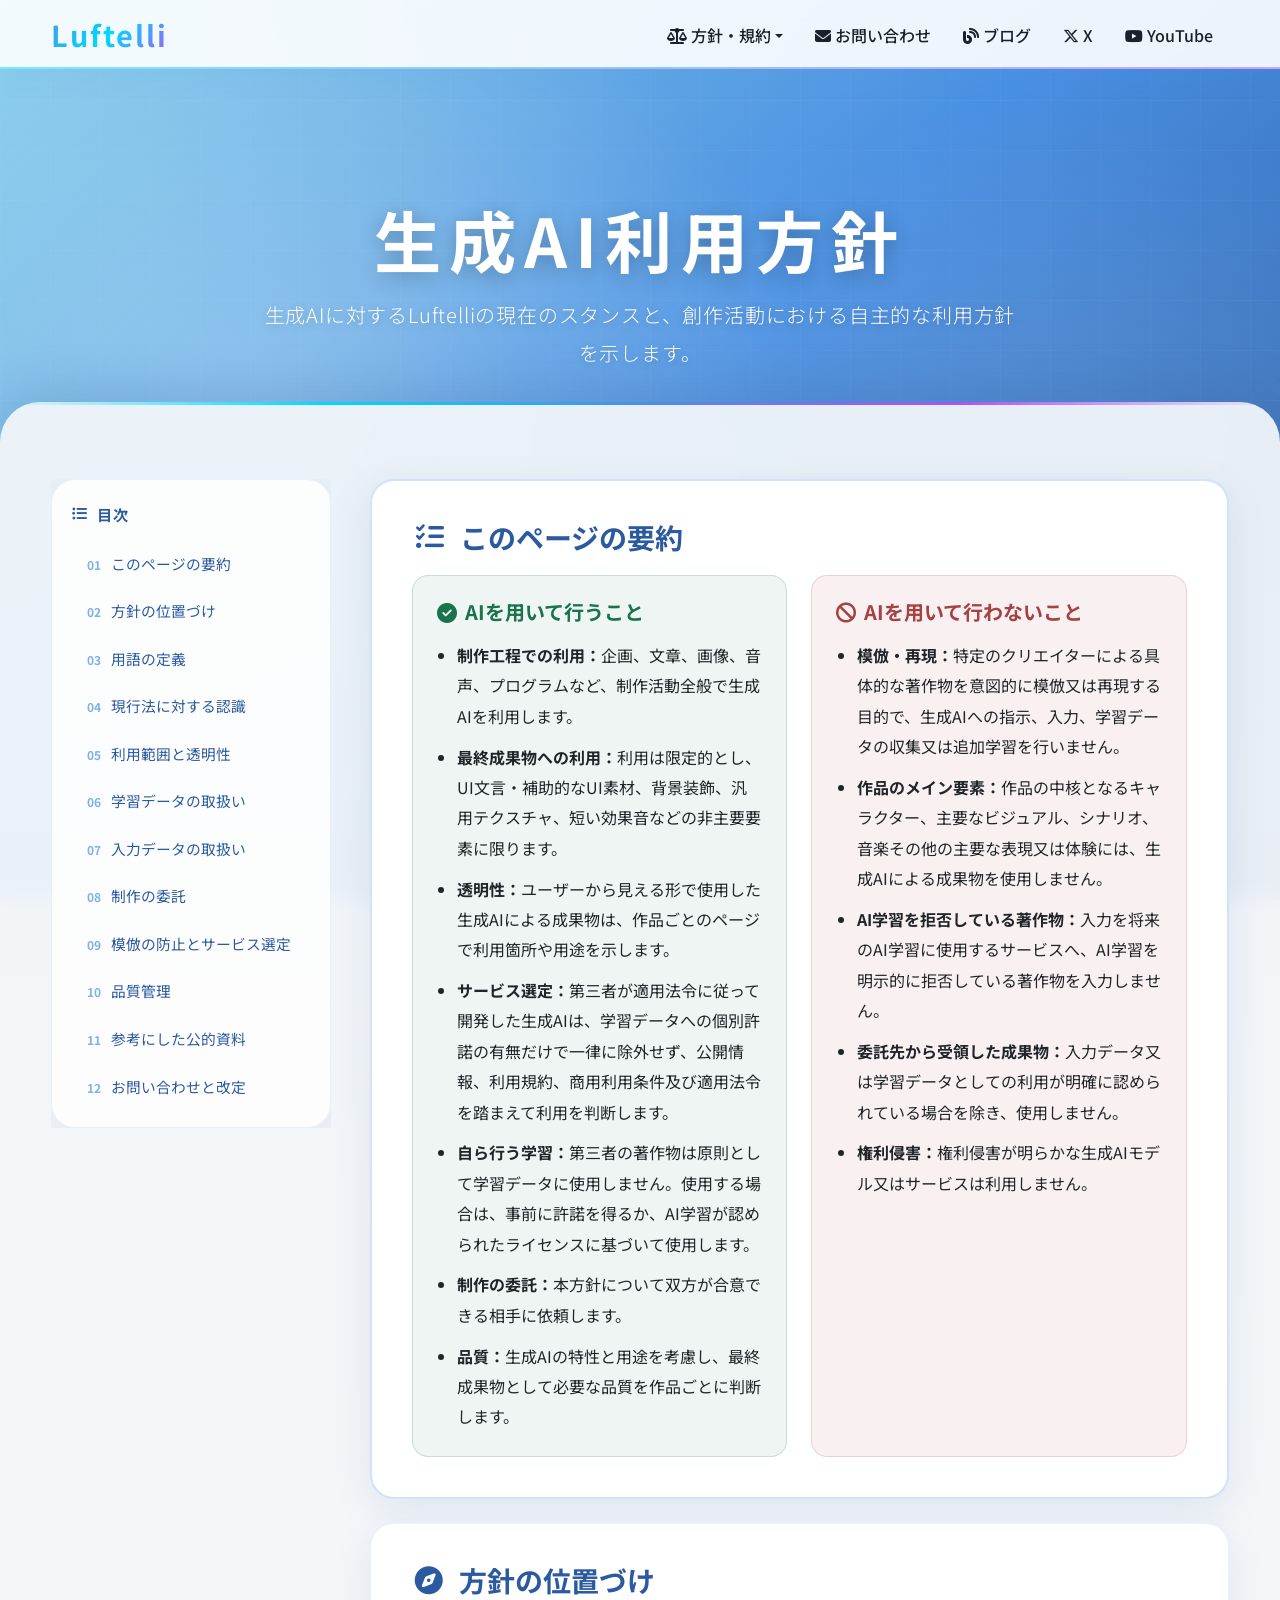
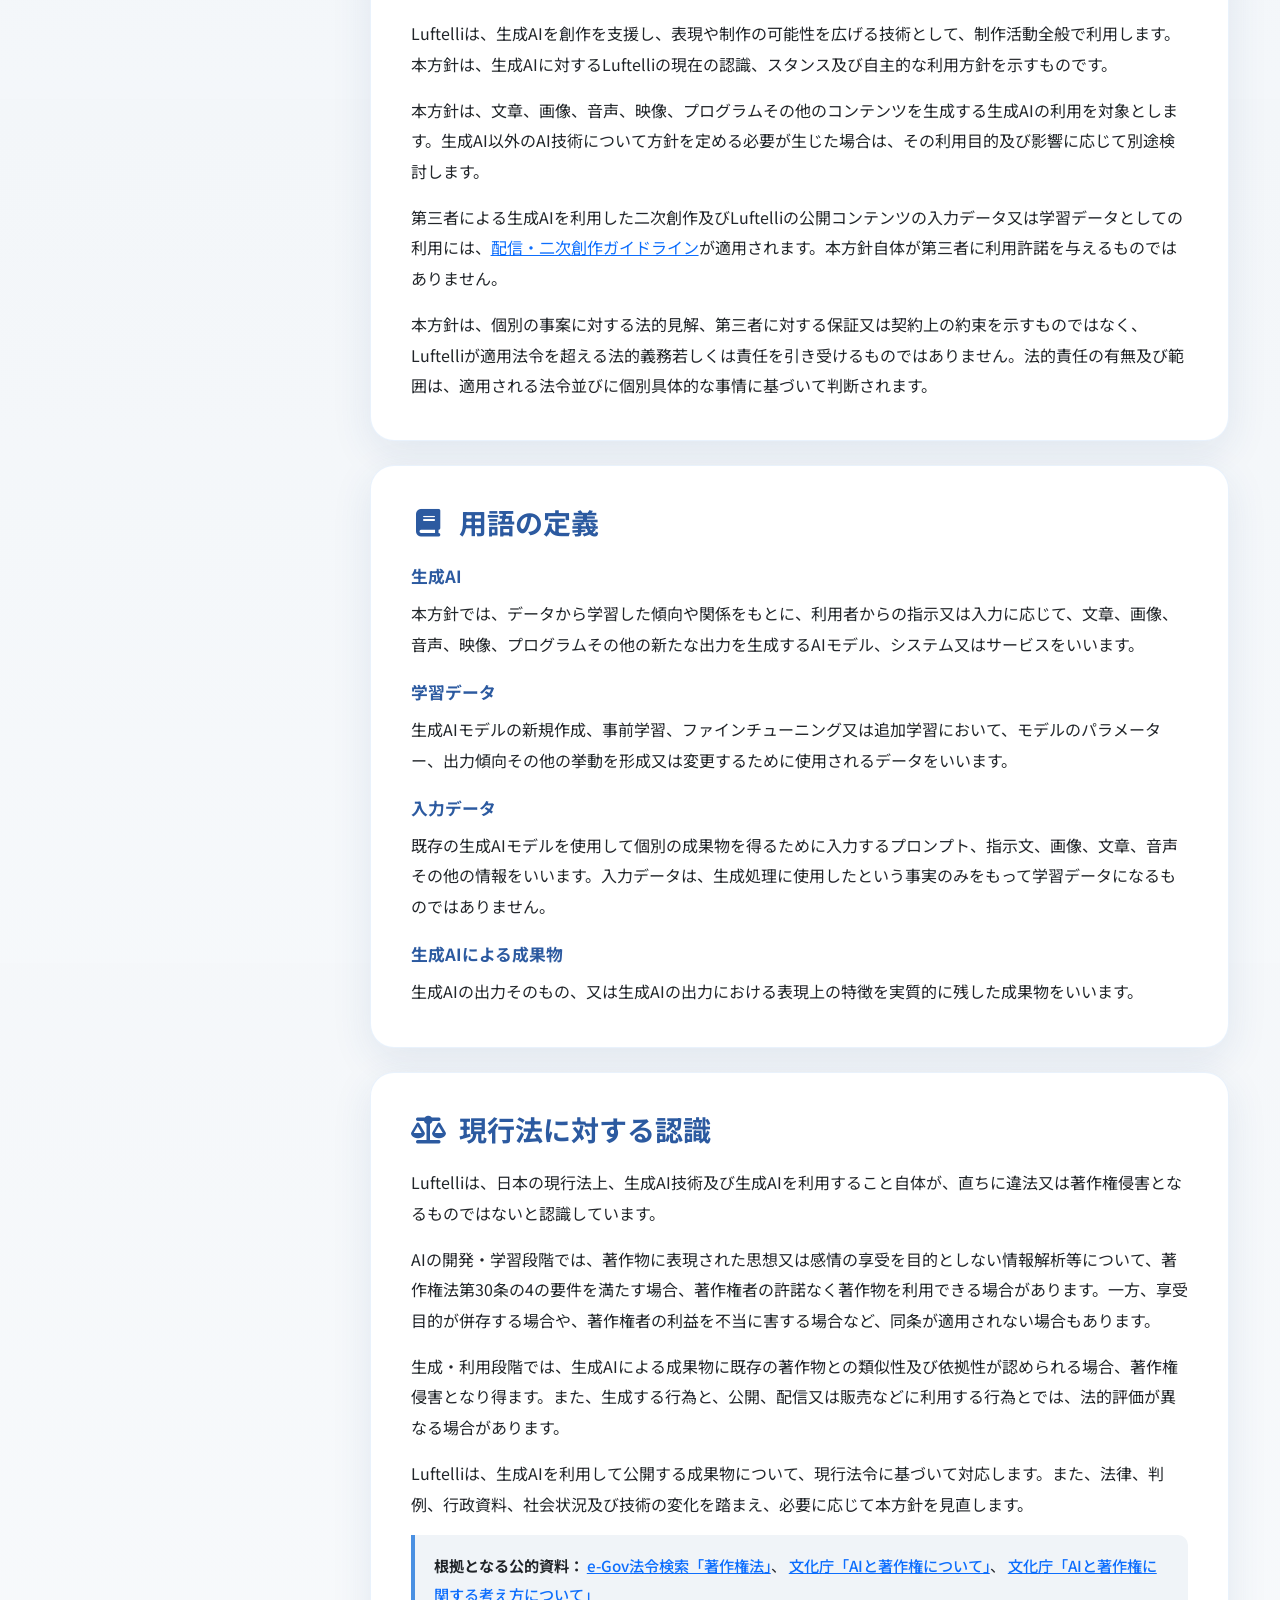
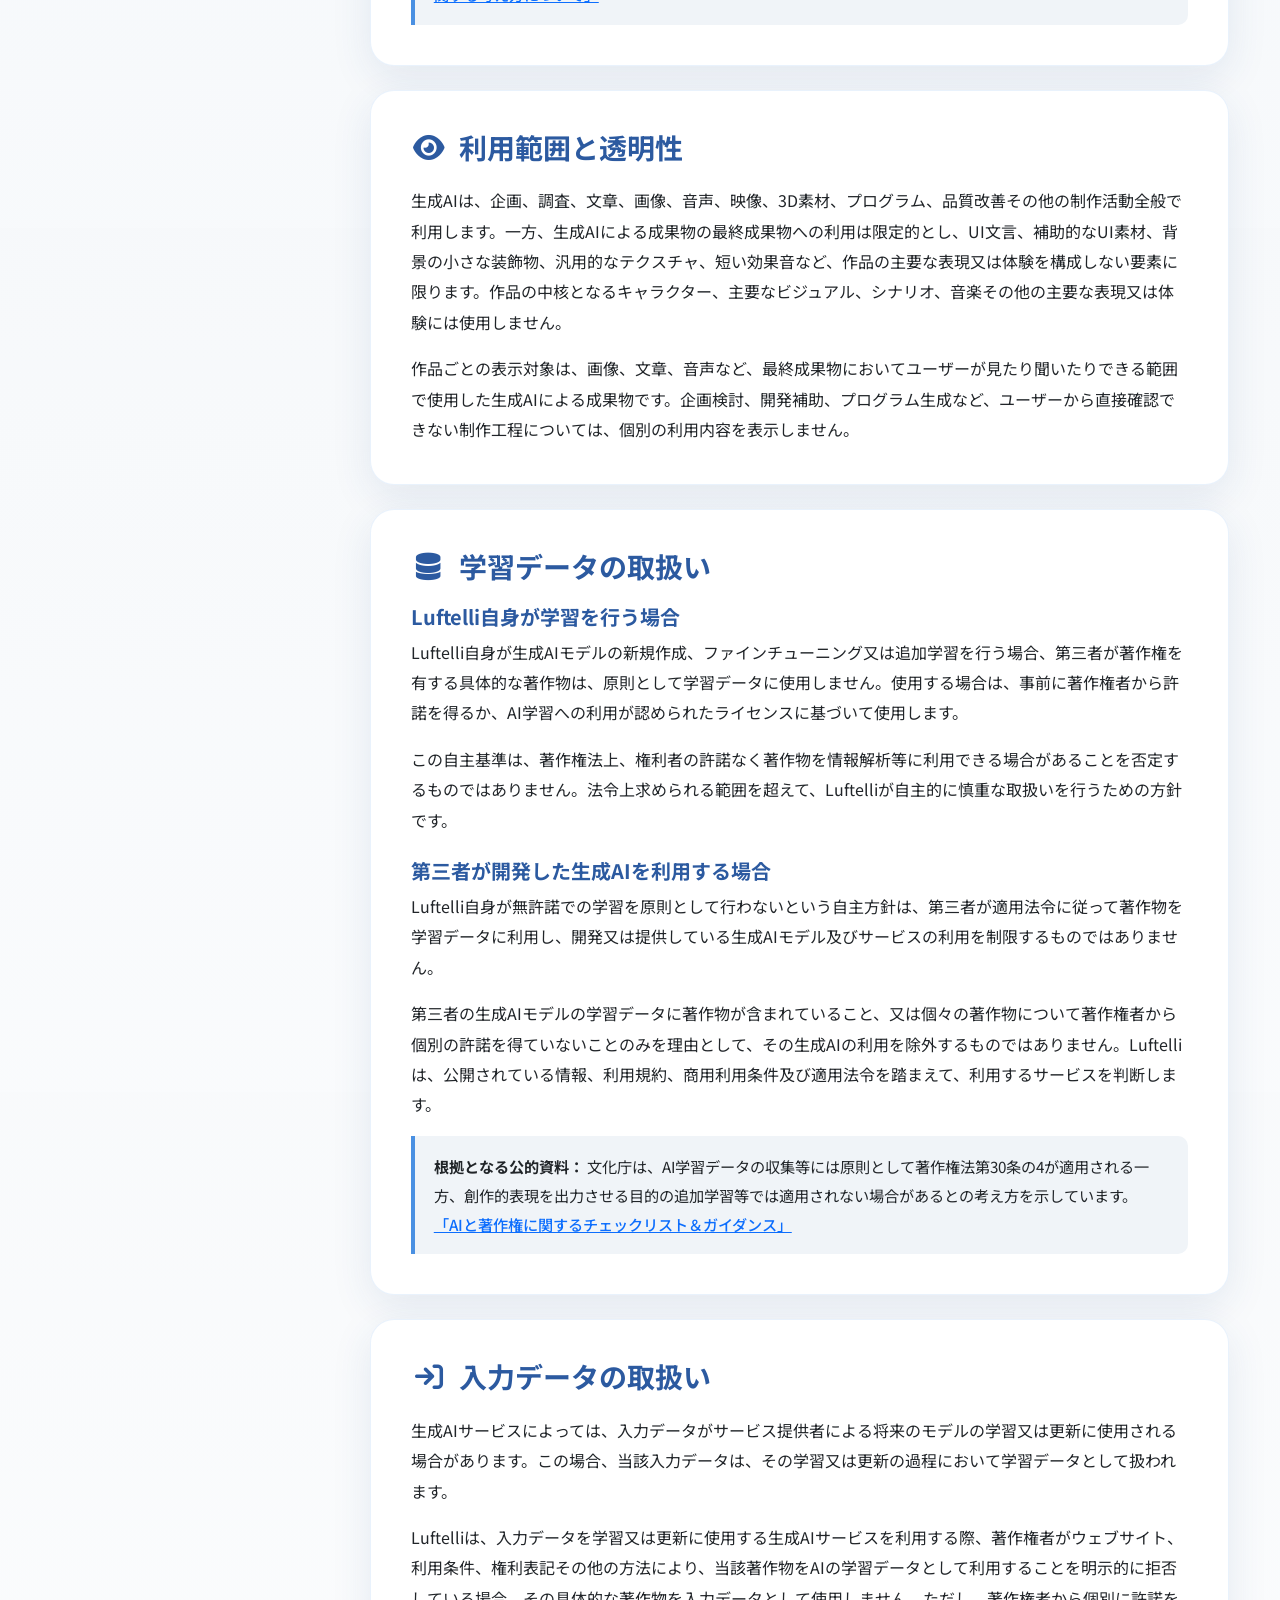
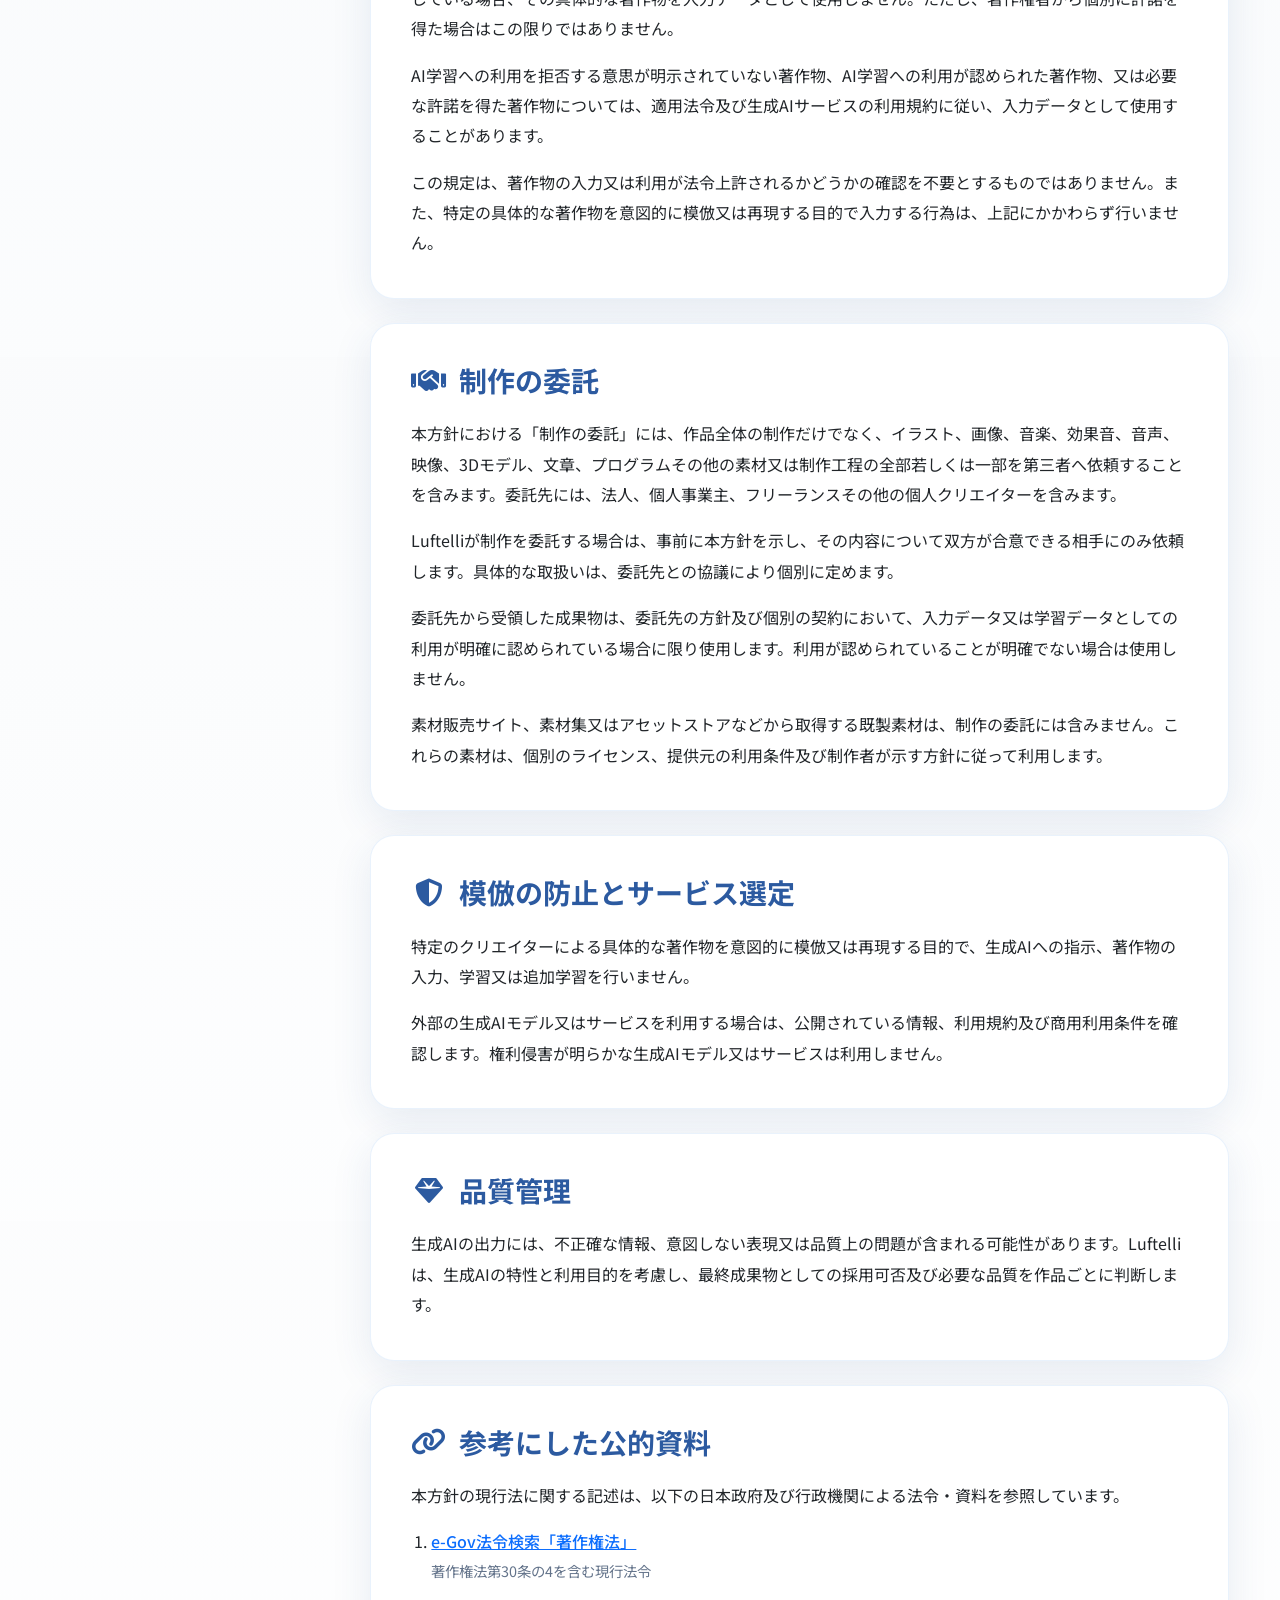
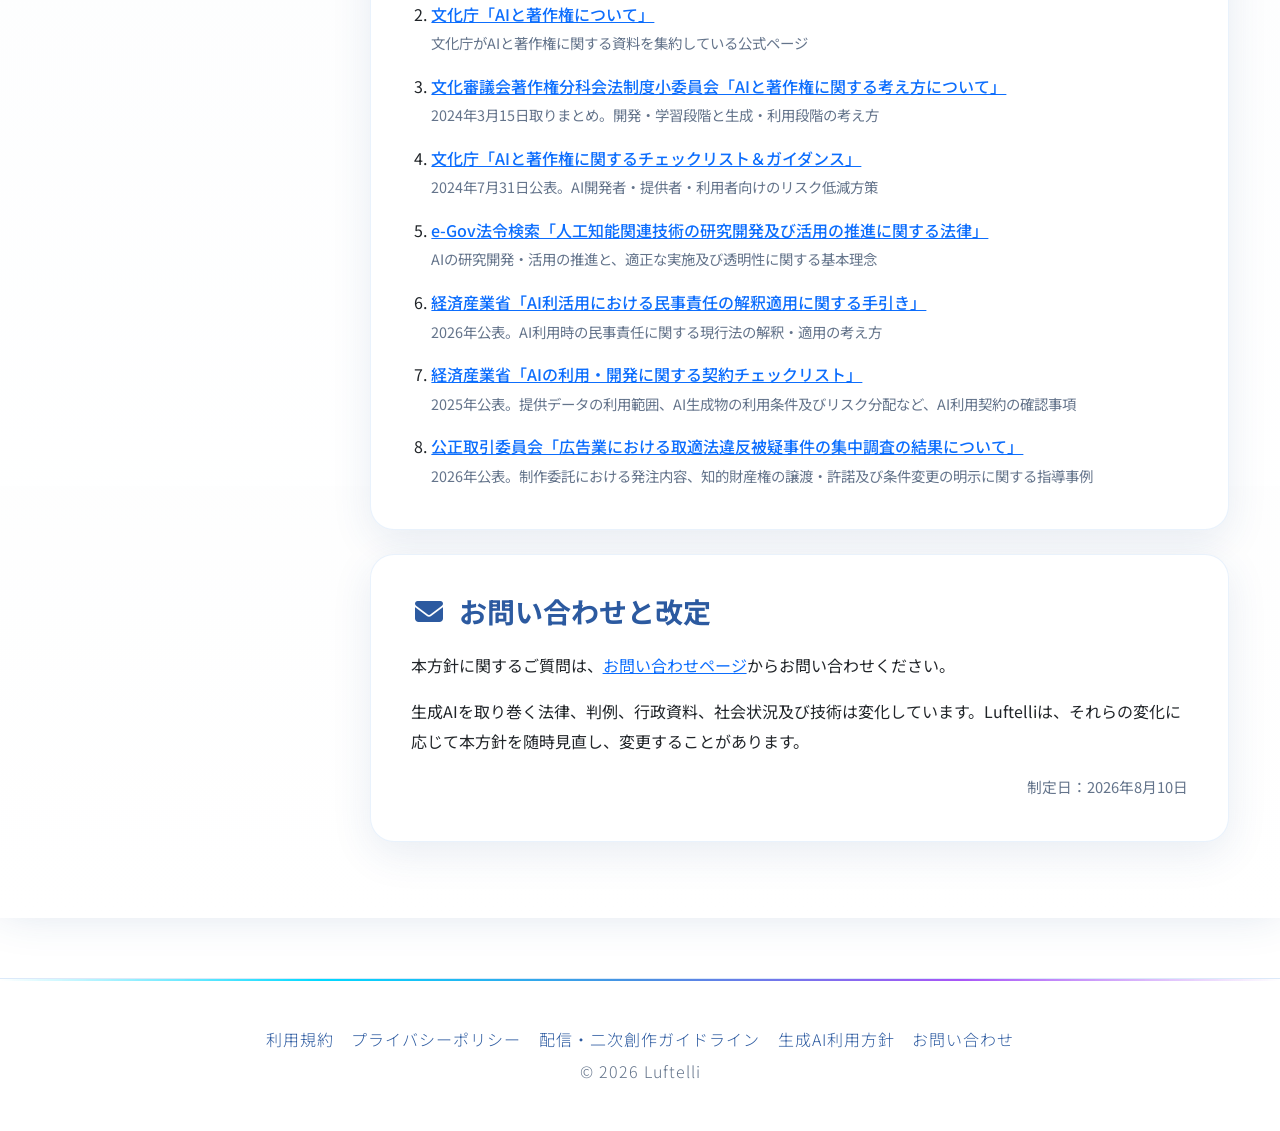
==== ai-policy.html @ c9a92b0c "[update] レイアウトや内容調整" ====
<!DOCTYPE html>
<html lang="ja">

<head>
    <meta charset="utf-8">
    <meta name="viewport" content="width=device-width, initial-scale=1">
    <title>生成AI利用方針 | Luftelli</title>
    <meta name="description" content="ゲーム制作サークルLuftelliの生成AIに対するスタンスと利用方針です">

    <!-- Bootstrap 5.3 -->
    <link href="https://cdn.jsdelivr.net/npm/bootstrap@5.3.2/dist/css/bootstrap.min.css" rel="stylesheet"
        integrity="sha384-T3c6CoIi6uLrA9TneNEoa7RxnatzjcDSCmG1MXxSR1GAsXEV/Dwwykc2MPK8M2HN" crossorigin="anonymous">

    <!-- Font Awesome 6 -->
    <link rel="stylesheet" href="https://cdnjs.cloudflare.com/ajax/libs/font-awesome/6.4.2/css/all.min.css"
        integrity="sha512-z3gLpd7yknf1YoNbCzqRKc4qyor8gaKU1qmn+CShxbuBusANI9QpRohGBreCFkKxLhei6S9CQXFEbbKuqLg0DA=="
        crossorigin="anonymous" referrerpolicy="no-referrer">

    <!-- Google Fonts -->
    <link rel="preconnect" href="https://fonts.googleapis.com">
    <link rel="preconnect" href="https://fonts.gstatic.com" crossorigin>
    <link href="https://fonts.googleapis.com/css2?family=Noto+Sans+JP:wght@300;400;500;700&display=swap" rel="stylesheet">

    <link rel="stylesheet" href="site-policy.css?v=20260812-3">

    <!-- Google Analytics -->
    <script async src="https://www.googletagmanager.com/gtag/js?id=G-8YXW37KQM9"></script>
    <script>
        window.dataLayer = window.dataLayer || [];
        function gtag() { dataLayer.push(arguments); }
        gtag('js', new Date());
        gtag('config', 'G-8YXW37KQM9');
    </script>
</head>

<body class="policy-page">
    <!-- ナビゲーション -->
    <nav class="navbar navbar-expand-lg navbar-light sticky-top">
        <div class="container">
            <a class="navbar-brand" href="index.html">Luftelli</a>
            <button class="navbar-toggler" type="button" data-bs-toggle="collapse" data-bs-target="#navbarNav"
                aria-controls="navbarNav" aria-expanded="false" aria-label="ナビゲーションを開閉する">
                <span class="navbar-toggler-icon"></span>
            </button>
            <div class="collapse navbar-collapse" id="navbarNav">
                <ul class="navbar-nav ms-auto">
                    <li class="nav-item dropdown">
                        <a class="nav-link dropdown-toggle" href="#" id="policyDropdown" role="button"
                            data-bs-toggle="dropdown" aria-expanded="false"><i class="fas fa-scale-balanced"></i> 方針・規約</a>
                        <ul class="dropdown-menu dropdown-menu-end" aria-labelledby="policyDropdown">
                            <li><a class="dropdown-item" href="terms.html"><i class="fas fa-file-contract me-2"></i>利用規約</a></li>
                            <li><a class="dropdown-item" href="privacy.html"><i class="fas fa-shield-halved me-2"></i>プライバシーポリシー</a></li>
                            <li><a class="dropdown-item" href="content-guidelines.html"><i class="fas fa-photo-film me-2"></i>配信・二次創作ガイドライン</a></li>
                            <li><a class="dropdown-item active" aria-current="page" href="ai-policy.html"><i class="fas fa-wand-magic-sparkles me-2"></i>生成AI利用方針</a></li>
                        </ul>
                    </li>
                    <li class="nav-item">
                        <a class="nav-link" href="contact.html"><i class="fas fa-envelope"></i> お問い合わせ</a>
                    </li>
                    <li class="nav-item">
                        <a class="nav-link" href="https://luftelli.blog.fc2.com/" target="blank" title="ブログ"><i class="fas fa-blog"></i> ブログ</a>
                    </li>
                    <li class="nav-item">
                        <a class="nav-link" href="https://x.com/luftelli" target="blank" title="X"><i class="fab fa-x-twitter"></i> X</a>
                    </li>
                    <li class="nav-item">
                        <a class="nav-link" href="https://www.youtube.com/channel/UCWH0lqiuqRfSv5aRUU60-uw" target="blank" title="YouTube"><i class="fab fa-youtube"></i> YouTube</a>
                    </li>
                </ul>
            </div>
        </div>
    </nav>

    <!-- ページ見出し -->
    <header class="policy-hero">
        <div class="container">
            <h1>生成AI利用方針</h1>
            <p>生成AIに対するLuftelliの現在のスタンスと、創作活動における自主的な利用方針を示します。</p>
        </div>
    </header>

    <main class="policy-main">
        <div class="container policy-layout">
            <aside class="policy-side">
                <nav class="policy-nav" aria-label="このページの目次">
                    <p class="policy-nav-title"><i class="fas fa-list-ul" aria-hidden="true"></i>目次</p>
                    <ul class="policy-toc">
                        <li><a href="#summary">このページの要約</a></li>
                        <li><a href="#position">方針の位置づけ</a></li>
                        <li><a href="#definitions">用語の定義</a></li>
                        <li><a href="#law">現行法に対する認識</a></li>
                        <li><a href="#scope">利用範囲と透明性</a></li>
                        <li><a href="#training-data">学習データの取扱い</a></li>
                        <li><a href="#input-data">入力データの取扱い</a></li>
                        <li><a href="#outsourcing">制作の委託</a></li>
                        <li><a href="#imitation">模倣の防止とサービス選定</a></li>
                        <li><a href="#quality">品質管理</a></li>
                        <li><a href="#references">参考にした公的資料</a></li>
                        <li><a href="#contact">お問い合わせと改定</a></li>
                    </ul>
                </nav>
            </aside>
            <div class="list-group policy-list">
                <!-- 方針の要約 -->
                <article class="card summary-card" id="summary">
                    <div class="card-body">
                        <h2 class="section-heading"><i class="fas fa-list-check" aria-hidden="true"></i>このページの要約</h2>
                        <div class="row g-4">
                            <div class="col-lg-6">
                                <section class="summary-column summary-do">
                                    <h3 class="summary-title"><i class="fas fa-circle-check me-2" aria-hidden="true"></i>AIを用いて行うこと</h3>
                                    <ul class="policy-points">
                                        <li><strong>制作工程での利用：</strong>企画、文章、画像、音声、プログラムなど、制作活動全般で生成AIを利用します。</li>
                                        <li><strong>最終成果物への利用：</strong>利用は限定的とし、UI文言・補助的なUI素材、背景装飾、汎用テクスチャ、短い効果音などの非主要要素に限ります。</li>
                                        <li><strong>透明性：</strong>ユーザーから見える形で使用した生成AIによる成果物は、作品ごとのページで利用箇所や用途を示します。</li>
                                        <li><strong>サービス選定：</strong>第三者が適用法令に従って開発した生成AIは、学習データへの個別許諾の有無だけで一律に除外せず、公開情報、利用規約、商用利用条件及び適用法令を踏まえて利用を判断します。</li>
                                        <li><strong>自ら行う学習：</strong>第三者の著作物は原則として学習データに使用しません。使用する場合は、事前に許諾を得るか、AI学習が認められたライセンスに基づいて使用します。</li>
                                        <li><strong>制作の委託：</strong>本方針について双方が合意できる相手に依頼します。</li>
                                        <li><strong>品質：</strong>生成AIの特性と用途を考慮し、最終成果物として必要な品質を作品ごとに判断します。</li>
                                    </ul>
                                </section>
                            </div>
                            <div class="col-lg-6">
                                <section class="summary-column summary-dont">
                                    <h3 class="summary-title"><i class="fas fa-ban me-2" aria-hidden="true"></i>AIを用いて行わないこと</h3>
                                    <ul class="policy-points">
                                        <li><strong>模倣・再現：</strong>特定のクリエイターによる具体的な著作物を意図的に模倣又は再現する目的で、生成AIへの指示、入力、学習データの収集又は追加学習を行いません。</li>
                                        <li><strong>作品のメイン要素：</strong>作品の中核となるキャラクター、主要なビジュアル、シナリオ、音楽その他の主要な表現又は体験には、生成AIによる成果物を使用しません。</li>
                                        <li><strong>AI学習を拒否している著作物：</strong>入力を将来のAI学習に使用するサービスへ、AI学習を明示的に拒否している著作物を入力しません。</li>
                                        <li><strong>委託先から受領した成果物：</strong>入力データ又は学習データとしての利用が明確に認められている場合を除き、使用しません。</li>
                                        <li><strong>権利侵害：</strong>権利侵害が明らかな生成AIモデル又はサービスは利用しません。</li>
                                    </ul>
                                </section>
                            </div>
                        </div>
                    </div>
                </article>

                <!-- 方針の位置づけ -->
                <article class="card" id="position">
                    <div class="card-body">
                        <h2 class="section-heading"><i class="fas fa-compass" aria-hidden="true"></i>方針の位置づけ</h2>
                        <p>Luftelliは、生成AIを創作を支援し、表現や制作の可能性を広げる技術として、制作活動全般で利用します。本方針は、生成AIに対するLuftelliの現在の認識、スタンス及び自主的な利用方針を示すものです。</p>
                        <p>本方針は、文章、画像、音声、映像、プログラムその他のコンテンツを生成する生成AIの利用を対象とします。生成AI以外のAI技術について方針を定める必要が生じた場合は、その利用目的及び影響に応じて別途検討します。</p>
                        <p>第三者による生成AIを利用した二次創作及びLuftelliの公開コンテンツの入力データ又は学習データとしての利用には、<a href="content-guidelines.html">配信・二次創作ガイドライン</a>が適用されます。本方針自体が第三者に利用許諾を与えるものではありません。</p>
                        <p class="mb-0">本方針は、個別の事案に対する法的見解、第三者に対する保証又は契約上の約束を示すものではなく、Luftelliが適用法令を超える法的義務若しくは責任を引き受けるものではありません。法的責任の有無及び範囲は、適用される法令並びに個別具体的な事情に基づいて判断されます。</p>
                    </div>
                </article>

                <!-- 用語の定義 -->
                <article class="card" id="definitions">
                    <div class="card-body">
                        <h2 class="section-heading"><i class="fas fa-book" aria-hidden="true"></i>用語の定義</h2>
                        <dl class="definition-list">
                            <dt>生成AI</dt>
                            <dd>本方針では、データから学習した傾向や関係をもとに、利用者からの指示又は入力に応じて、文章、画像、音声、映像、プログラムその他の新たな出力を生成するAIモデル、システム又はサービスをいいます。</dd>
                            <dt>学習データ</dt>
                            <dd>生成AIモデルの新規作成、事前学習、ファインチューニング又は追加学習において、モデルのパラメーター、出力傾向その他の挙動を形成又は変更するために使用されるデータをいいます。</dd>
                            <dt>入力データ</dt>
                            <dd>既存の生成AIモデルを使用して個別の成果物を得るために入力するプロンプト、指示文、画像、文章、音声その他の情報をいいます。入力データは、生成処理に使用したという事実のみをもって学習データになるものではありません。</dd>
                            <dt>生成AIによる成果物</dt>
                            <dd>生成AIの出力そのもの、又は生成AIの出力における表現上の特徴を実質的に残した成果物をいいます。</dd>
                        </dl>
                    </div>
                </article>

                <!-- 現行法に対する認識 -->
                <article class="card" id="law">
                    <div class="card-body">
                        <h2 class="section-heading"><i class="fas fa-scale-balanced" aria-hidden="true"></i>現行法に対する認識</h2>
                        <p>Luftelliは、日本の現行法上、生成AI技術及び生成AIを利用すること自体が、直ちに違法又は著作権侵害となるものではないと認識しています。</p>
                        <p>AIの開発・学習段階では、著作物に表現された思想又は感情の享受を目的としない情報解析等について、著作権法第30条の4の要件を満たす場合、著作権者の許諾なく著作物を利用できる場合があります。一方、享受目的が併存する場合や、著作権者の利益を不当に害する場合など、同条が適用されない場合もあります。</p>
                        <p>生成・利用段階では、生成AIによる成果物に既存の著作物との類似性及び依拠性が認められる場合、著作権侵害となり得ます。また、生成する行為と、公開、配信又は販売などに利用する行為とでは、法的評価が異なる場合があります。</p>
                        <p class="mb-0">Luftelliは、生成AIを利用して公開する成果物について、現行法令に基づいて対応します。また、法律、判例、行政資料、社会状況及び技術の変化を踏まえ、必要に応じて本方針を見直します。</p>
                        <div class="source-note">
                            <strong>根拠となる公的資料：</strong>
                            <a href="https://laws.e-gov.go.jp/law/345AC0000000048" target="blank">e-Gov法令検索「著作権法」</a>、
                            <a href="https://www.bunka.go.jp/seisaku/chosakuken/aiandcopyright.html" target="blank">文化庁「AIと著作権について」</a>、
                            <a href="https://www.bunka.go.jp/seisaku/bunkashingikai/chosakuken/bunkakai/69/pdf/94022801_01.pdf" target="blank">文化庁「AIと著作権に関する考え方について」</a>
                        </div>
                    </div>
                </article>

                <!-- 利用範囲と透明性 -->
                <article class="card" id="scope">
                    <div class="card-body">
                        <h2 class="section-heading"><i class="fas fa-eye" aria-hidden="true"></i>利用範囲と透明性</h2>
                        <p>生成AIは、企画、調査、文章、画像、音声、映像、3D素材、プログラム、品質改善その他の制作活動全般で利用します。一方、生成AIによる成果物の最終成果物への利用は限定的とし、UI文言、補助的なUI素材、背景の小さな装飾物、汎用的なテクスチャ、短い効果音など、作品の主要な表現又は体験を構成しない要素に限ります。作品の中核となるキャラクター、主要なビジュアル、シナリオ、音楽その他の主要な表現又は体験には使用しません。</p>
                        <p class="mb-0">作品ごとの表示対象は、画像、文章、音声など、最終成果物においてユーザーが見たり聞いたりできる範囲で使用した生成AIによる成果物です。企画検討、開発補助、プログラム生成など、ユーザーから直接確認できない制作工程については、個別の利用内容を表示しません。</p>
                    </div>
                </article>

                <!-- 学習データの取扱い -->
                <article class="card" id="training-data">
                    <div class="card-body">
                        <h2 class="section-heading"><i class="fas fa-database" aria-hidden="true"></i>学習データの取扱い</h2>
                        <h3 class="h5 fw-bold mt-1">Luftelli自身が学習を行う場合</h3>
                        <p>Luftelli自身が生成AIモデルの新規作成、ファインチューニング又は追加学習を行う場合、第三者が著作権を有する具体的な著作物は、原則として学習データに使用しません。使用する場合は、事前に著作権者から許諾を得るか、AI学習への利用が認められたライセンスに基づいて使用します。</p>
                        <p>この自主基準は、著作権法上、権利者の許諾なく著作物を情報解析等に利用できる場合があることを否定するものではありません。法令上求められる範囲を超えて、Luftelliが自主的に慎重な取扱いを行うための方針です。</p>

                        <h3 class="h5 fw-bold mt-4">第三者が開発した生成AIを利用する場合</h3>
                        <p>Luftelli自身が無許諾での学習を原則として行わないという自主方針は、第三者が適用法令に従って著作物を学習データに利用し、開発又は提供している生成AIモデル及びサービスの利用を制限するものではありません。</p>
                        <p class="mb-0">第三者の生成AIモデルの学習データに著作物が含まれていること、又は個々の著作物について著作権者から個別の許諾を得ていないことのみを理由として、その生成AIの利用を除外するものではありません。Luftelliは、公開されている情報、利用規約、商用利用条件及び適用法令を踏まえて、利用するサービスを判断します。</p>
                        <div class="source-note">
                            <strong>根拠となる公的資料：</strong>
                            文化庁は、AI学習データの収集等には原則として著作権法第30条の4が適用される一方、創作的表現を出力させる目的の追加学習等では適用されない場合があるとの考え方を示しています。
                            <a href="https://www.bunka.go.jp/seisaku/chosakuken/pdf/94097701_01.pdf" target="blank">「AIと著作権に関するチェックリスト＆ガイダンス」</a>
                        </div>
                    </div>
                </article>

                <!-- 入力データの取扱い -->
                <article class="card" id="input-data">
                    <div class="card-body">
                        <h2 class="section-heading"><i class="fas fa-arrow-right-to-bracket" aria-hidden="true"></i>入力データの取扱い</h2>
                        <p>生成AIサービスによっては、入力データがサービス提供者による将来のモデルの学習又は更新に使用される場合があります。この場合、当該入力データは、その学習又は更新の過程において学習データとして扱われます。</p>
                        <p>Luftelliは、入力データを学習又は更新に使用する生成AIサービスを利用する際、著作権者がウェブサイト、利用条件、権利表記その他の方法により、当該著作物をAIの学習データとして利用することを明示的に拒否している場合、その具体的な著作物を入力データとして使用しません。ただし、著作権者から個別に許諾を得た場合はこの限りではありません。</p>
                        <p>AI学習への利用を拒否する意思が明示されていない著作物、AI学習への利用が認められた著作物、又は必要な許諾を得た著作物については、適用法令及び生成AIサービスの利用規約に従い、入力データとして使用することがあります。</p>
                        <p class="mb-0">この規定は、著作物の入力又は利用が法令上許されるかどうかの確認を不要とするものではありません。また、特定の具体的な著作物を意図的に模倣又は再現する目的で入力する行為は、上記にかかわらず行いません。</p>
                    </div>
                </article>

                <!-- 制作の委託 -->
                <article class="card" id="outsourcing">
                    <div class="card-body">
                        <h2 class="section-heading"><i class="fas fa-handshake" aria-hidden="true"></i>制作の委託</h2>
                        <p>本方針における「制作の委託」には、作品全体の制作だけでなく、イラスト、画像、音楽、効果音、音声、映像、3Dモデル、文章、プログラムその他の素材又は制作工程の全部若しくは一部を第三者へ依頼することを含みます。委託先には、法人、個人事業主、フリーランスその他の個人クリエイターを含みます。</p>
                        <p>Luftelliが制作を委託する場合は、事前に本方針を示し、その内容について双方が合意できる相手にのみ依頼します。具体的な取扱いは、委託先との協議により個別に定めます。</p>
                        <p>委託先から受領した成果物は、委託先の方針及び個別の契約において、入力データ又は学習データとしての利用が明確に認められている場合に限り使用します。利用が認められていることが明確でない場合は使用しません。</p>
                        <p class="mb-0">素材販売サイト、素材集又はアセットストアなどから取得する既製素材は、制作の委託には含みません。これらの素材は、個別のライセンス、提供元の利用条件及び制作者が示す方針に従って利用します。</p>
                    </div>
                </article>

                <!-- 模倣とサービス選定 -->
                <article class="card" id="imitation">
                    <div class="card-body">
                        <h2 class="section-heading"><i class="fas fa-shield-halved" aria-hidden="true"></i>模倣の防止とサービス選定</h2>
                        <p>特定のクリエイターによる具体的な著作物を意図的に模倣又は再現する目的で、生成AIへの指示、著作物の入力、学習又は追加学習を行いません。</p>
                        <p class="mb-0">外部の生成AIモデル又はサービスを利用する場合は、公開されている情報、利用規約及び商用利用条件を確認します。権利侵害が明らかな生成AIモデル又はサービスは利用しません。</p>
                    </div>
                </article>

                <!-- 品質管理 -->
                <article class="card" id="quality">
                    <div class="card-body">
                        <h2 class="section-heading"><i class="fas fa-gem" aria-hidden="true"></i>品質管理</h2>
                        <p class="mb-0">生成AIの出力には、不正確な情報、意図しない表現又は品質上の問題が含まれる可能性があります。Luftelliは、生成AIの特性と利用目的を考慮し、最終成果物としての採用可否及び必要な品質を作品ごとに判断します。</p>
                    </div>
                </article>

                <!-- 参考資料 -->
                <article class="card" id="references">
                    <div class="card-body">
                        <h2 class="section-heading"><i class="fas fa-link" aria-hidden="true"></i>参考にした公的資料</h2>
                        <p>本方針の現行法に関する記述は、以下の日本政府及び行政機関による法令・資料を参照しています。</p>
                        <ol class="reference-list">
                            <li>
                                <a href="https://laws.e-gov.go.jp/law/345AC0000000048" target="blank">e-Gov法令検索「著作権法」</a>
                                <span class="reference-meta">著作権法第30条の4を含む現行法令</span>
                            </li>
                            <li>
                                <a href="https://www.bunka.go.jp/seisaku/chosakuken/aiandcopyright.html" target="blank">文化庁「AIと著作権について」</a>
                                <span class="reference-meta">文化庁がAIと著作権に関する資料を集約している公式ページ</span>
                            </li>
                            <li>
                                <a href="https://www.bunka.go.jp/seisaku/bunkashingikai/chosakuken/bunkakai/69/pdf/94022801_01.pdf" target="blank">文化審議会著作権分科会法制度小委員会「AIと著作権に関する考え方について」</a>
                                <span class="reference-meta">2024年3月15日取りまとめ。開発・学習段階と生成・利用段階の考え方</span>
                            </li>
                            <li>
                                <a href="https://www.bunka.go.jp/seisaku/chosakuken/pdf/94097701_01.pdf" target="blank">文化庁「AIと著作権に関するチェックリスト＆ガイダンス」</a>
                                <span class="reference-meta">2024年7月31日公表。AI開発者・提供者・利用者向けのリスク低減方策</span>
                            </li>
                            <li>
                                <a href="https://laws.e-gov.go.jp/law/507AC0000000053" target="blank">e-Gov法令検索「人工知能関連技術の研究開発及び活用の推進に関する法律」</a>
                                <span class="reference-meta">AIの研究開発・活用の推進と、適正な実施及び透明性に関する基本理念</span>
                            </li>
                            <li>
                                <a href="https://www.meti.go.jp/shingikai/mono_info_service/ai_utilization_civil/20260409_guideline.html" target="blank">経済産業省「AI利活用における民事責任の解釈適用に関する手引き」</a>
                                <span class="reference-meta">2026年公表。AI利用時の民事責任に関する現行法の解釈・適用の考え方</span>
                            </li>
                            <li>
                                <a href="https://www.meti.go.jp/press/2024/02/20250218003/20250218003.html" target="blank">経済産業省「AIの利用・開発に関する契約チェックリスト」</a>
                                <span class="reference-meta">2025年公表。提供データの利用範囲、AI生成物の利用条件及びリスク分配など、AI利用契約の確認事項</span>
                            </li>
                            <li>
                                <a href="https://www.jftc.go.jp/houdou/pressrelease/2026/jun/260629_koukoku.html" target="blank">公正取引委員会「広告業における取適法違反被疑事件の集中調査の結果について」</a>
                                <span class="reference-meta">2026年公表。制作委託における発注内容、知的財産権の譲渡・許諾及び条件変更の明示に関する指導事例</span>
                            </li>
                        </ol>
                    </div>
                </article>

                <!-- お問い合わせと改定 -->
                <article class="card" id="contact">
                    <div class="card-body">
                        <h2 class="section-heading"><i class="fas fa-envelope" aria-hidden="true"></i>お問い合わせと改定</h2>
                        <p>本方針に関するご質問は、<a href="contact.html">お問い合わせページ</a>からお問い合わせください。</p>
                        <p>生成AIを取り巻く法律、判例、行政資料、社会状況及び技術は変化しています。Luftelliは、それらの変化に応じて本方針を随時見直し、変更することがあります。</p>
                        <p class="policy-meta mb-0">制定日：2026年8月10日</p>
                    </div>
                </article>
            </div>
        </div>
    </main>

    <footer>
        <div class="container">
            <p class="footer-links mb-2">
                <a href="terms.html">利用規約</a>
                <a href="privacy.html">プライバシーポリシー</a>
                <a href="content-guidelines.html">配信・二次創作ガイドライン</a>
                <a href="ai-policy.html">生成AI利用方針</a>
                <a href="contact.html">お問い合わせ</a>
            </p>
            <p class="mb-0">© <span id="copyright-year"></span> Luftelli</p>
        </div>
    </footer>

    <!-- Bootstrap 5 JS -->
    <script src="https://cdn.jsdelivr.net/npm/bootstrap@5.3.2/dist/js/bootstrap.bundle.min.js"
        integrity="sha384-C6RzsynM9kWDrMNeT87bh95OGNyZPhcTNXj1NW7RuBCsyN/o0jlpcV8Qyq46cDfL"
        crossorigin="anonymous"></script>

    <script>
        document.getElementById('copyright-year').textContent = new Date().getFullYear();
    </script>
</body>

</html>
---- site-policy.css ----
/* =========================================================
   全ページ共通のデザイントークンと土台
   個別ページで値を直書きせず、必ずここの変数を使うこと
   ========================================================= */
:root {
    --sky-blue: #4A90E2;
    --deep-sky: #2C5AA0;
    --cloud-white: #F0F4F8;
    --ai-cyan: #00D9FF;
    --ai-purple: #A855F7;
    --text-dark: #1A202C;
    --text-body: #475569;
    --text-light: #64748B;
    --success: #19734D;
    --caution: #A54242;
    /* 画面幅を活かすための共通シェル */
    --shell-max: 1500px;
    --shell-gutter: clamp(1.25rem, 4vw, 4rem);
    /* 固定ヘッダー分のアンカーオフセット */
    --header-offset: 90px;
    /* カード・パネルの共通スタイル */
    --card-radius: 24px;
    --card-border: 1px solid rgba(74, 144, 226, 0.12);
    --card-shadow: 0 12px 40px rgba(35, 79, 142, 0.1);
    --card-shadow-hover: 0 22px 60px rgba(35, 79, 142, 0.2);
    --panel-radius: 40px;
}

html {
    scroll-behavior: smooth;
}

/* Bootstrapのcontainerを全ブレークポイントで広く使う */
.container {
    width: 100%;
    max-width: var(--shell-max);
    padding-right: var(--shell-gutter);
    padding-left: var(--shell-gutter);
}

/* 全ページ共通の背景（空をイメージしたグラデーション） */
body {
    position: relative;
    min-height: 100vh;
    margin: 0;
    /* hidden にするとbodyがスクロールコンテナ扱いになり、
       ヘッダーの position: sticky が効かなくなるため clip を使う */
    overflow-x: clip;
    color: var(--text-dark);
    background: linear-gradient(135deg, #87CEEB 0%, var(--sky-blue) 50%, var(--deep-sky) 100%);
    background-attachment: fixed;
    font-family: 'Noto Sans JP', sans-serif;
}

/* ゆっくり流れる雲 */
body::before {
    position: fixed;
    z-index: 0;
    inset: 0;
    content: '';
    pointer-events: none;
    background:
        radial-gradient(circle at 20% 50%, rgba(255, 255, 255, 0.3) 0%, transparent 50%),
        radial-gradient(circle at 80% 80%, rgba(255, 255, 255, 0.2) 0%, transparent 50%);
    animation: cloudFloat 20s ease-in-out infinite;
}

/* 薄いグリッドパターン */
body::after {
    position: fixed;
    z-index: 0;
    inset: 0;
    content: '';
    pointer-events: none;
    background-image:
        linear-gradient(rgba(255, 255, 255, 0.03) 1px, transparent 1px),
        linear-gradient(90deg, rgba(255, 255, 255, 0.03) 1px, transparent 1px);
    background-size: 50px 50px;
}

@keyframes cloudFloat {
    0%, 100% {
        transform: translateX(0) translateY(0);
        opacity: 1;
    }
    50% {
        transform: translateX(30px) translateY(-20px);
        opacity: 0.8;
    }
}

/* 全ページ共通のスクロールバー */
::-webkit-scrollbar {
    width: 12px;
}

::-webkit-scrollbar-track {
    background: #f1f5f9;
}

::-webkit-scrollbar-thumb {
    border-radius: 6px;
    background: linear-gradient(180deg, var(--sky-blue), var(--ai-cyan));
}

::-webkit-scrollbar-thumb:hover {
    background: linear-gradient(180deg, var(--deep-sky), var(--sky-blue));
}

/* 全ページ共通の本文コンテナ（ヒーローに重なる白いパネル） */
.main-container,
.policy-main {
    position: relative;
    z-index: 2;
    margin-top: -60px;
    padding: clamp(3.5rem, 6vw, 6rem) 0;
    background: linear-gradient(180deg, rgba(240, 244, 248, 0.95) 0%, rgba(255, 255, 255, 0.98) 100%);
    border-radius: var(--panel-radius) var(--panel-radius) 0 0;
    box-shadow: 0 -10px 50px rgba(35, 79, 142, 0.2);
    backdrop-filter: blur(10px);
}

.main-container::before,
.policy-main::before {
    position: absolute;
    top: 0;
    right: 0;
    left: 0;
    height: 3px;
    content: '';
    background: linear-gradient(90deg, transparent, var(--ai-cyan), var(--sky-blue), var(--ai-purple), transparent);
    animation: shimmer 3s ease-in-out infinite;
}

@keyframes shimmer {
    0%, 100% { opacity: 0.5; }
    50% { opacity: 1; }
}

/* 全ページで共通にするヘッダー（スクロールしても上端に留まる） */
.navbar {
    position: sticky;
    top: 0;
    z-index: 1000;
    line-height: 1.5;
    background: rgba(255, 255, 255, 0.9) !important;
    border: 0;
    box-shadow: 0 4px 30px rgba(74, 144, 226, 0.1);
    backdrop-filter: blur(20px);
    transition: all 0.3s ease;
}

.navbar::before {
    position: absolute;
    bottom: 0;
    left: 0;
    width: 100%;
    height: 2px;
    content: '';
    background: linear-gradient(90deg, var(--ai-cyan), var(--sky-blue), var(--ai-purple));
    opacity: 0.5;
}

.navbar-brand {
    position: relative;
    font-size: 1.8rem;
    font-weight: 700;
    letter-spacing: 2px;
    background: linear-gradient(135deg, var(--sky-blue), var(--ai-cyan), var(--ai-purple));
    background-clip: text;
    -webkit-background-clip: text;
    -webkit-text-fill-color: transparent;
}

.navbar-brand::after {
    position: absolute;
    top: -5px;
    right: -25px;
    color: var(--ai-cyan);
    font-size: 0.6rem;
    content: '✦';
    animation: sparkle 2s ease-in-out infinite;
}

@keyframes sparkle {
    0%, 100% { opacity: 1; transform: scale(1); }
    50% { opacity: 0.5; transform: scale(1.2); }
}

.nav-link {
    position: relative;
    padding: 0.5rem 1rem !important;
    color: var(--text-dark) !important;
    font-weight: 500;
    transition: all 0.3s ease;
}

.nav-link::before {
    position: absolute;
    bottom: 0;
    left: 50%;
    width: 0;
    height: 2px;
    content: '';
    background: linear-gradient(90deg, var(--sky-blue), var(--ai-cyan));
    transform: translateX(-50%);
    transition: all 0.3s ease;
}

.nav-link:hover,
.nav-link:focus {
    color: var(--sky-blue) !important;
    transform: translateY(-2px);
}

.nav-link:hover::before,
.nav-link:focus::before {
    width: 80%;
}

.dropdown-menu {
    padding: 0.6rem;
    border: 1px solid rgba(74, 144, 226, 0.14);
    border-radius: 14px;
    box-shadow: 0 14px 38px rgba(35, 79, 142, 0.14);
}

.dropdown-item {
    padding: 0.65rem 0.8rem;
    border-radius: 9px;
    color: var(--text-dark);
}

.dropdown-item:hover,
.dropdown-item:focus {
    color: var(--deep-sky);
    background: rgba(74, 144, 226, 0.09);
}

/* 全ページで共通にするフッター */
footer {
    position: relative;
    z-index: 2;
    margin-top: 60px;
    padding: 3rem 0;
    color: var(--text-light);
    background: rgba(255, 255, 255, 0.95);
    border-top: 1px solid rgba(74, 144, 226, 0.2);
    text-align: center;
    line-height: 1.5;
    backdrop-filter: blur(10px);
}

footer::before {
    position: absolute;
    top: 0;
    right: 0;
    left: 0;
    height: 2px;
    content: '';
    background: linear-gradient(90deg, transparent, var(--ai-cyan), var(--sky-blue), var(--ai-purple), transparent);
}

footer p {
    margin-bottom: 0;
    font-weight: 300;
    letter-spacing: 1px;
}

footer a {
    color: var(--deep-sky);
    text-decoration: none;
}

footer a:hover,
footer a:focus {
    color: var(--sky-blue);
    text-decoration: underline;
}

.footer-links {
    display: flex;
    flex-wrap: wrap;
    gap: 0.45rem 1.1rem;
    justify-content: center;
}

/* 方針・規約ページ（背景・本文コンテナは共通定義を使う） */
body.policy-page {
    line-height: 1.9;
}

.policy-hero {
    position: relative;
    z-index: 1;
    padding: 130px 0 90px;
    color: #fff;
    text-align: center;
}

.policy-hero h1 {
    margin-bottom: 1rem;
    font-size: clamp(2.4rem, 7vw, 4.2rem);
    font-weight: 700;
    letter-spacing: 0.12em;
    text-shadow: 0 4px 20px rgba(0, 0, 0, 0.24);
}

.policy-hero p {
    max-width: 760px;
    margin: 0 auto;
    font-size: clamp(1rem, 2.4vw, 1.25rem);
    font-weight: 300;
    letter-spacing: 0.04em;
    text-shadow: 0 2px 10px rgba(0, 0, 0, 0.2);
}

/* 目次サイドバー + 本文の2カラム */
.policy-layout {
    display: grid;
    gap: clamp(1.5rem, 3vw, 3rem);
    align-items: start;
}

@media (min-width: 1200px) {
    .policy-layout {
        grid-template-columns: minmax(220px, 280px) minmax(0, 1fr);
    }

    .policy-side {
        position: sticky;
        top: var(--header-offset);
        max-height: calc(100vh - var(--header-offset) - 2rem);
        overflow-y: auto;
        overscroll-behavior: contain;
    }
}

/* 本文は読みやすい行長を保つ */
.policy-layout > .policy-list,
.policy-layout > .policy-stack {
    max-width: 1080px;
    min-width: 0;
}

/* 目次を持たないページも本文幅は同じに揃える */
.policy-main > .container:not(.policy-layout) > .policy-list,
.policy-main > .container:not(.policy-layout) > .policy-stack {
    max-width: 1080px;
    margin-right: auto;
    margin-left: auto;
}

.policy-list {
    gap: 1.5rem;
}

.policy-list > .card,
.policy-stack > .card {
    scroll-margin-top: calc(var(--header-offset) + 1rem);
}

.policy-nav {
    padding: 1.25rem;
    background: rgba(255, 255, 255, 0.85);
    border: var(--card-border);
    border-radius: var(--card-radius);
    box-shadow: var(--card-shadow);
}

.policy-nav-title {
    display: flex;
    gap: 0.55rem;
    align-items: center;
    margin-bottom: 0.9rem;
    color: var(--deep-sky);
    font-size: 0.95rem;
    font-weight: 700;
    letter-spacing: 0.06em;
}

.policy-list > .card,
.policy-stack > .card {
    overflow: hidden;
    border: var(--card-border);
    border-radius: var(--card-radius);
    box-shadow: var(--card-shadow);
}

.policy-list > .card .card-body {
    padding: clamp(1.5rem, 4vw, 2.5rem);
}

.section-heading {
    display: flex;
    gap: 0.75rem;
    align-items: center;
    margin-bottom: 1.3rem;
    color: var(--deep-sky);
    font-size: clamp(1.35rem, 3vw, 1.75rem);
    font-weight: 700;
}

.section-heading i {
    width: 2.3rem;
    text-align: center;
}

.summary-card,
.lead-card {
    border: 2px solid rgba(74, 144, 226, 0.25) !important;
}

.summary-column {
    height: 100%;
    padding: 1.5rem;
    border-radius: 16px;
}

.summary-do {
    background: rgba(25, 115, 77, 0.07);
    border: 1px solid rgba(25, 115, 77, 0.18);
}

.summary-dont {
    background: rgba(165, 66, 66, 0.07);
    border: 1px solid rgba(165, 66, 66, 0.18);
}

.summary-info {
    background: rgba(74, 144, 226, 0.08);
    border: 1px solid rgba(74, 144, 226, 0.2);
}

.summary-note {
    background: rgba(168, 85, 247, 0.07);
    border: 1px solid rgba(143, 63, 209, 0.18);
}

.summary-title {
    margin-bottom: 1rem;
    font-size: 1.25rem;
    font-weight: 700;
}

.summary-do .summary-title {
    color: var(--success);
}

.summary-dont .summary-title {
    color: var(--caution);
}

.summary-info .summary-title {
    color: var(--deep-sky);
}

.summary-note .summary-title {
    color: #7130A6;
}

.policy-points {
    margin-bottom: 0;
    padding-left: 1.3rem;
}

.policy-points li + li {
    margin-top: 0.65rem;
}

.policy-page h3 {
    color: var(--deep-sky);
}

.definition-list {
    margin: 0;
}

.definition-list dt {
    margin-top: 1.1rem;
    color: var(--deep-sky);
    font-size: 1.05rem;
}

.definition-list dt:first-child {
    margin-top: 0;
}

.definition-list dd {
    margin: 0.35rem 0 0;
    color: inherit;
}

.source-note a,
.reference-list a {
    color: var(--bs-link-color);
    font-weight: 500;
}

.reference-list {
    margin: 0;
    padding-left: 1.3rem;
}

.reference-list li + li {
    margin-top: 0.9rem;
}

.reference-meta {
    display: block;
    color: var(--text-light);
    font-size: 0.9rem;
}

.policy-page a {
    overflow-wrap: anywhere;
}

.policy-toc {
    display: grid;
    grid-template-columns: repeat(auto-fit, minmax(200px, 1fr));
    gap: 0.4rem;
    margin: 0;
    padding: 0;
    list-style: none;
}

.policy-toc a {
    display: flex;
    gap: 0.6rem;
    align-items: baseline;
    height: 100%;
    padding: 0.55rem 0.75rem;
    color: var(--deep-sky);
    border-left: 3px solid transparent;
    border-radius: 0 10px 10px 0;
    font-size: 0.92rem;
    line-height: 1.6;
    text-decoration: none;
    transition: background 0.2s ease, border-color 0.2s ease;
}

.policy-toc a::before {
    flex: none;
    content: counter(policy-toc-item, decimal-leading-zero);
    color: var(--sky-blue);
    font-variant-numeric: tabular-nums;
    font-size: 0.75rem;
    font-weight: 700;
    opacity: 0.7;
}

.policy-toc li {
    counter-increment: policy-toc-item;
}

.policy-toc {
    counter-reset: policy-toc-item;
}

.policy-toc a:hover,
.policy-toc a:focus {
    background: rgba(74, 144, 226, 0.1);
    border-left-color: var(--sky-blue);
}

.source-note,
.notice-box {
    margin-top: 1rem;
    padding: 1rem 1.2rem;
    color: inherit;
    background: var(--cloud-white);
    border-left: 4px solid var(--sky-blue);
    border-radius: 0 10px 10px 0;
    font-size: 0.95rem;
}

.notice-box.caution {
    background: rgba(165, 66, 66, 0.07);
    border-left-color: var(--caution);
}

.data-table {
    margin-bottom: 0;
}

.data-table th {
    min-width: 8rem;
    color: var(--deep-sky);
    background: rgba(74, 144, 226, 0.07);
}

.policy-meta {
    color: var(--text-light);
    font-size: 0.92rem;
    text-align: right;
}

.contact-link {
    display: inline-flex;
    gap: 0.5rem;
    align-items: center;
    padding: 0.7rem 1rem;
    color: #fff !important;
    background: linear-gradient(135deg, var(--sky-blue), var(--deep-sky));
    border-radius: 10px;
    text-decoration: none;
}

.contact-link:hover,
.contact-link:focus {
    color: #fff !important;
    box-shadow: 0 8px 20px rgba(35, 79, 142, 0.2);
}

@media (max-width: 768px) {
    .navbar-brand {
        font-size: 1.5rem;
    }

    .policy-hero {
        padding: 95px 1rem 70px;
    }

    .policy-hero h1 {
        letter-spacing: 0.06em;
    }

    .main-container,
    .policy-main {
        border-radius: 30px 30px 0 0;
    }

    .policy-meta {
        text-align: left;
    }

    .data-table,
    .data-table tbody,
    .data-table tr,
    .data-table th,
    .data-table td {
        display: block;
        width: 100%;
    }

    .data-table tr + tr {
        margin-top: 1rem;
    }
}

@media (prefers-reduced-motion: reduce) {
    *,
    *::before,
    *::after {
        scroll-behavior: auto !important;
        animation-duration: 0.01ms !important;
        animation-iteration-count: 1 !important;
        transition-duration: 0.01ms !important;
    }
}
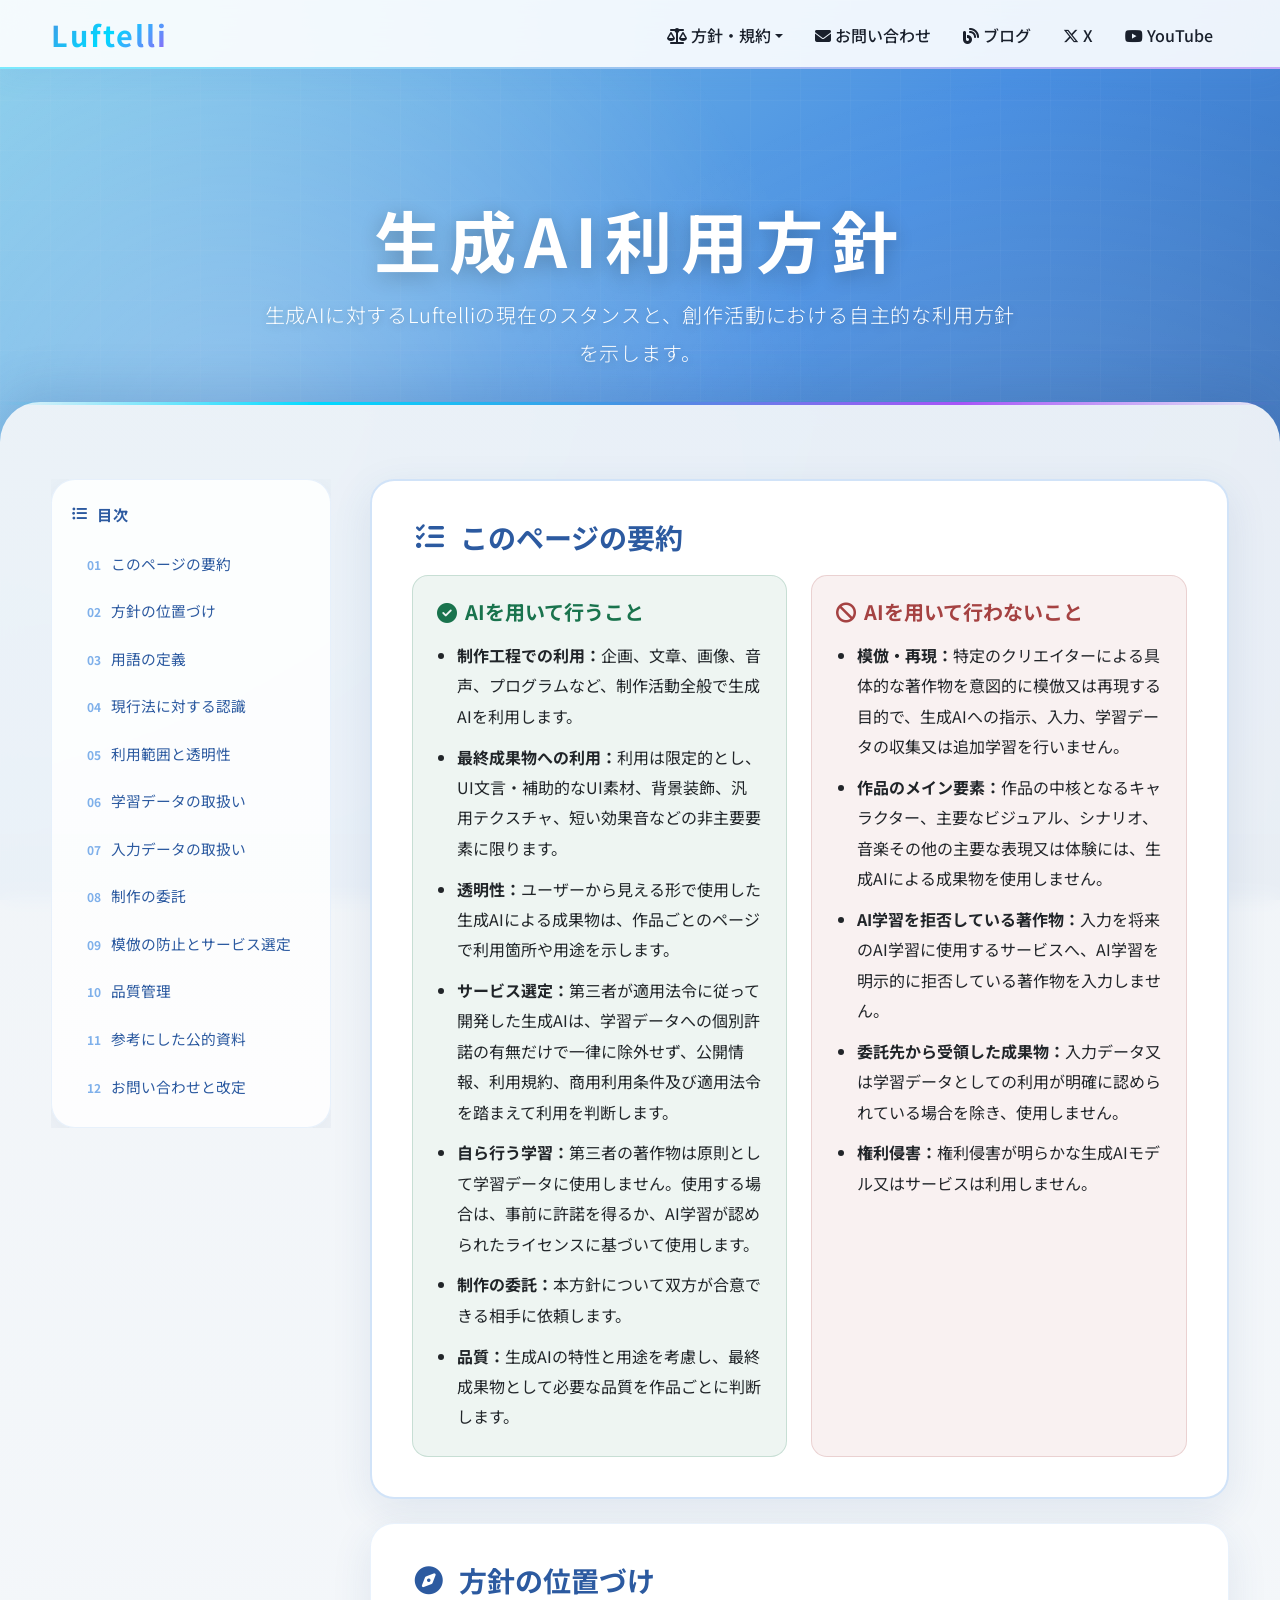
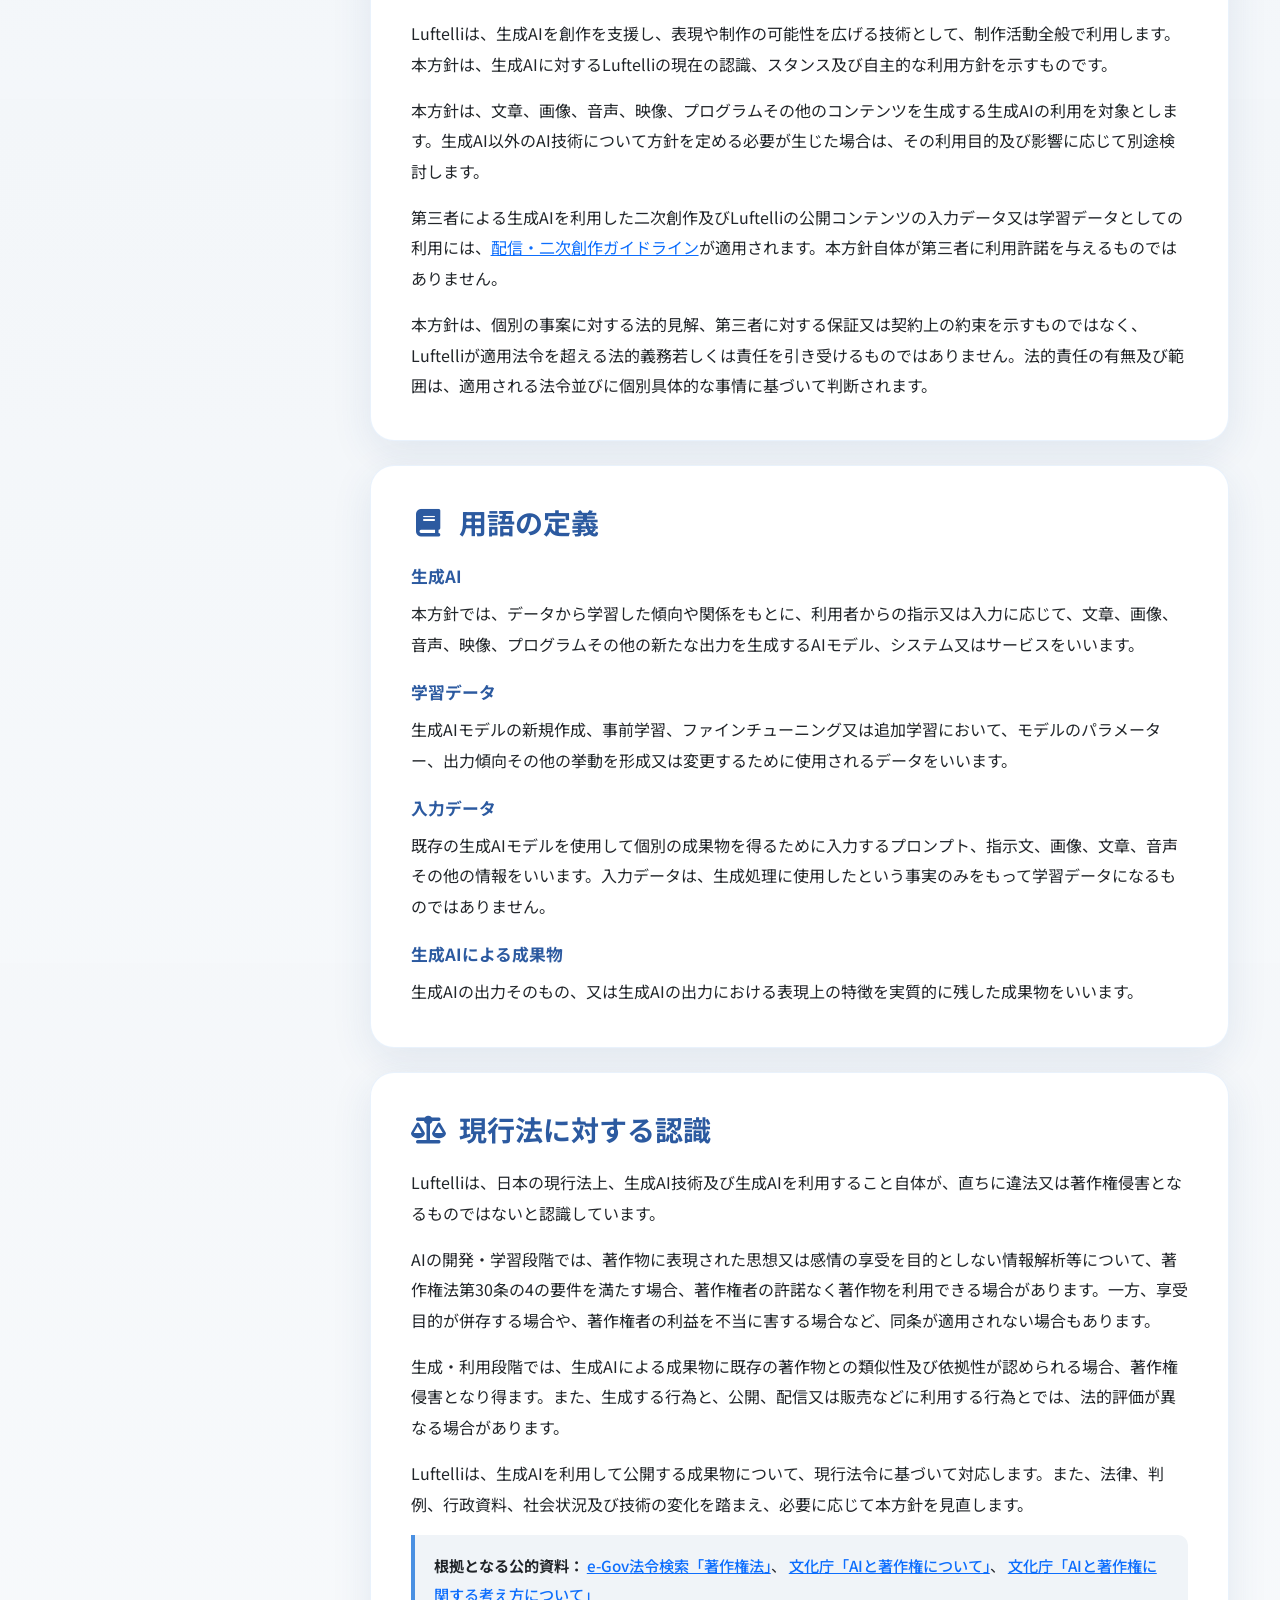
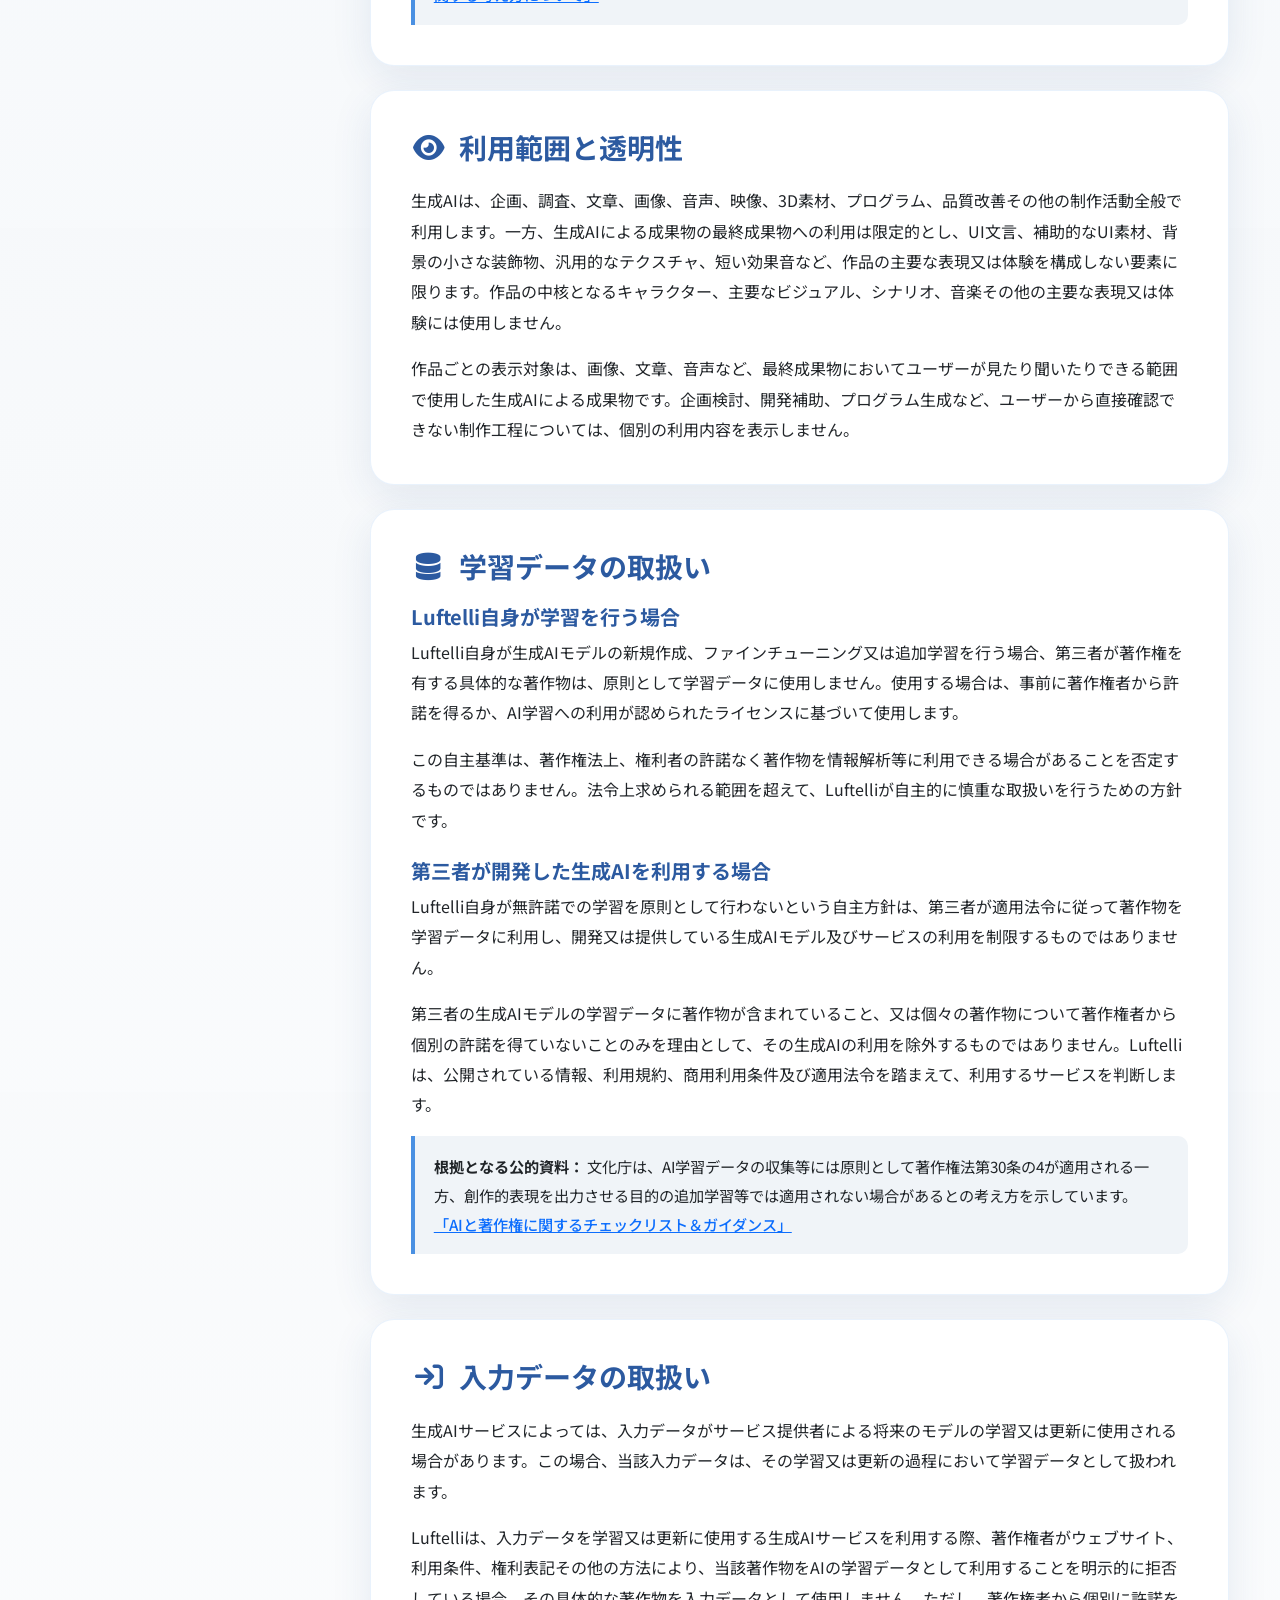
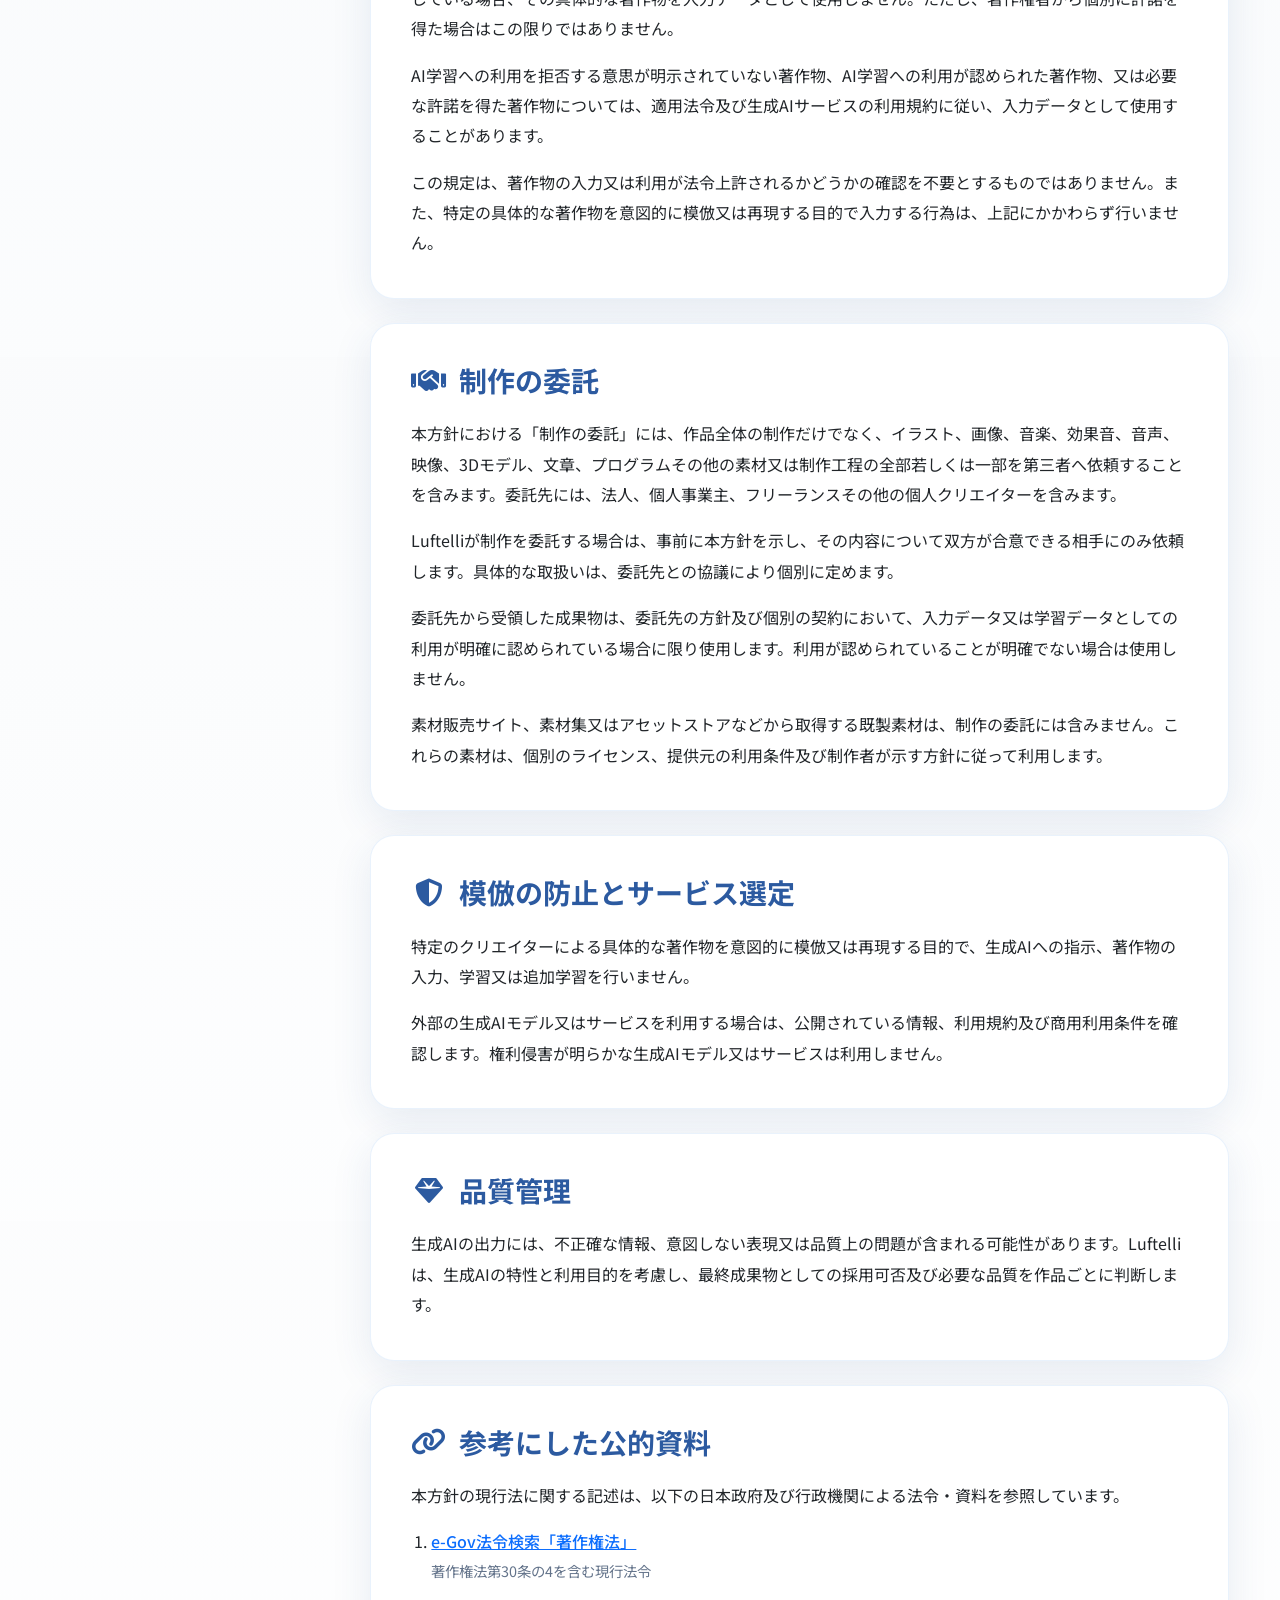
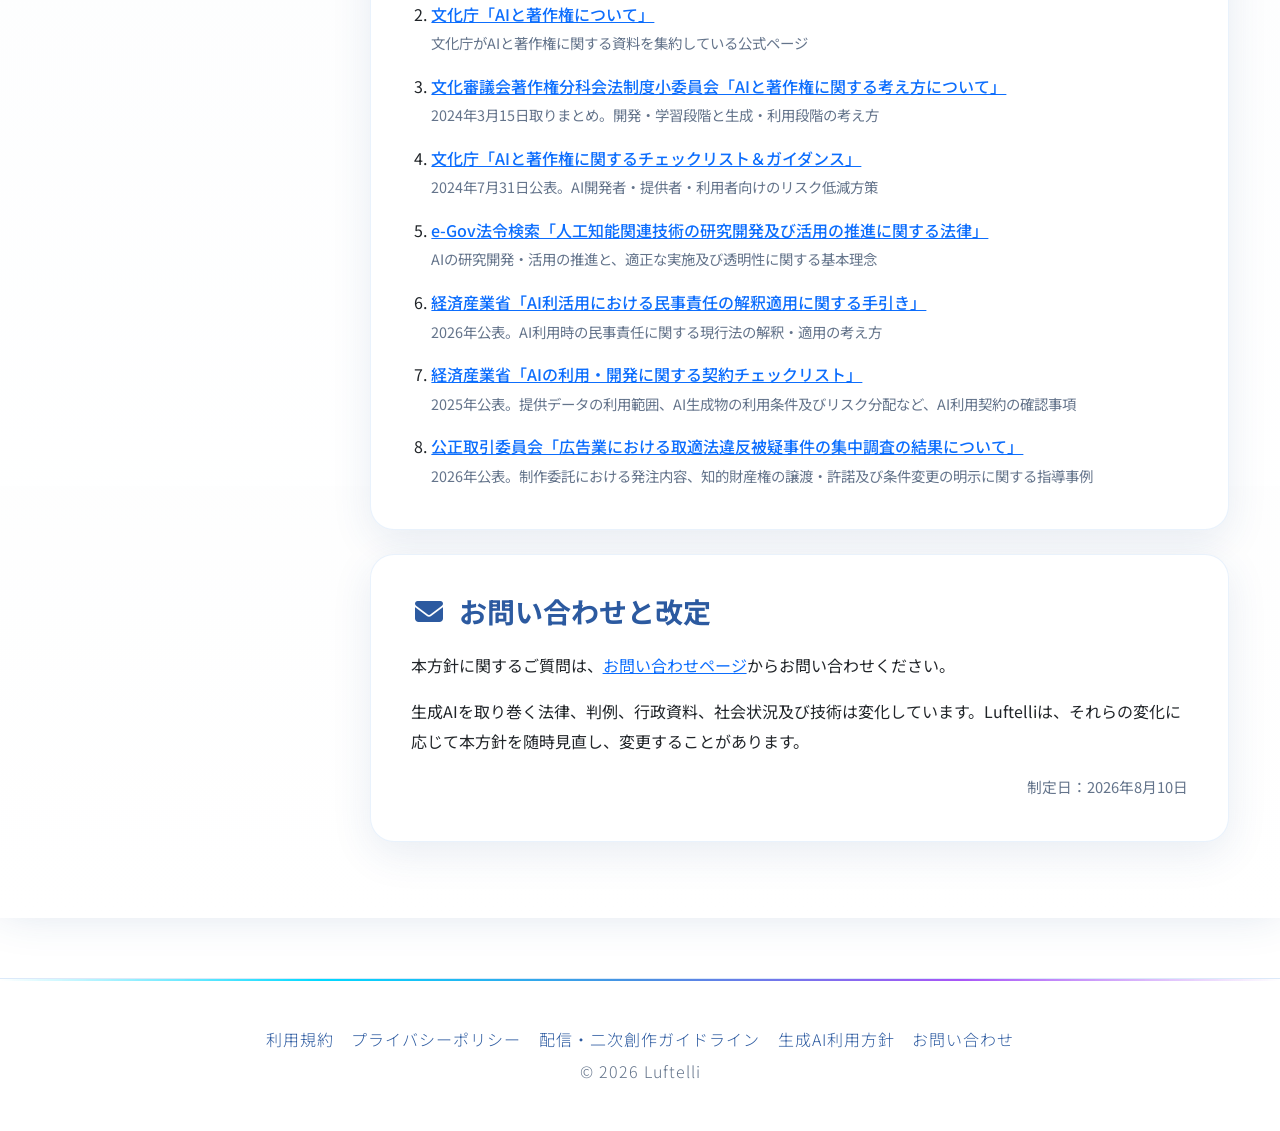
==== commit 4797e86a: "[fix] 見た目の細かい不具合修正" ====
--- a/ai-policy.html
+++ b/ai-policy.html
@@ -21,7 +21,7 @@
     <link rel="preconnect" href="https://fonts.gstatic.com" crossorigin>
     <link href="https://fonts.googleapis.com/css2?family=Noto+Sans+JP:wght@300;400;500;700&display=swap" rel="stylesheet">
 
-    <link rel="stylesheet" href="site-policy.css?v=20260812-3">
+    <link rel="stylesheet" href="site-policy.css?v=20260812-4">
 
     <!-- Google Analytics -->
     <script async src="https://www.googletagmanager.com/gtag/js?id=G-8YXW37KQM9"></script>
--- a/site-policy.css
+++ b/site-policy.css
@@ -56,7 +56,9 @@
 body::before {
     position: fixed;
     z-index: 0;
-    inset: 0;
+    /* アニメーションで移動しても画面端にレイヤーの境界が露出しないよう、
+       最大移動量（30px）より一回り大きく広げる */
+    inset: -40px;
     content: '';
     pointer-events: none;
     background:
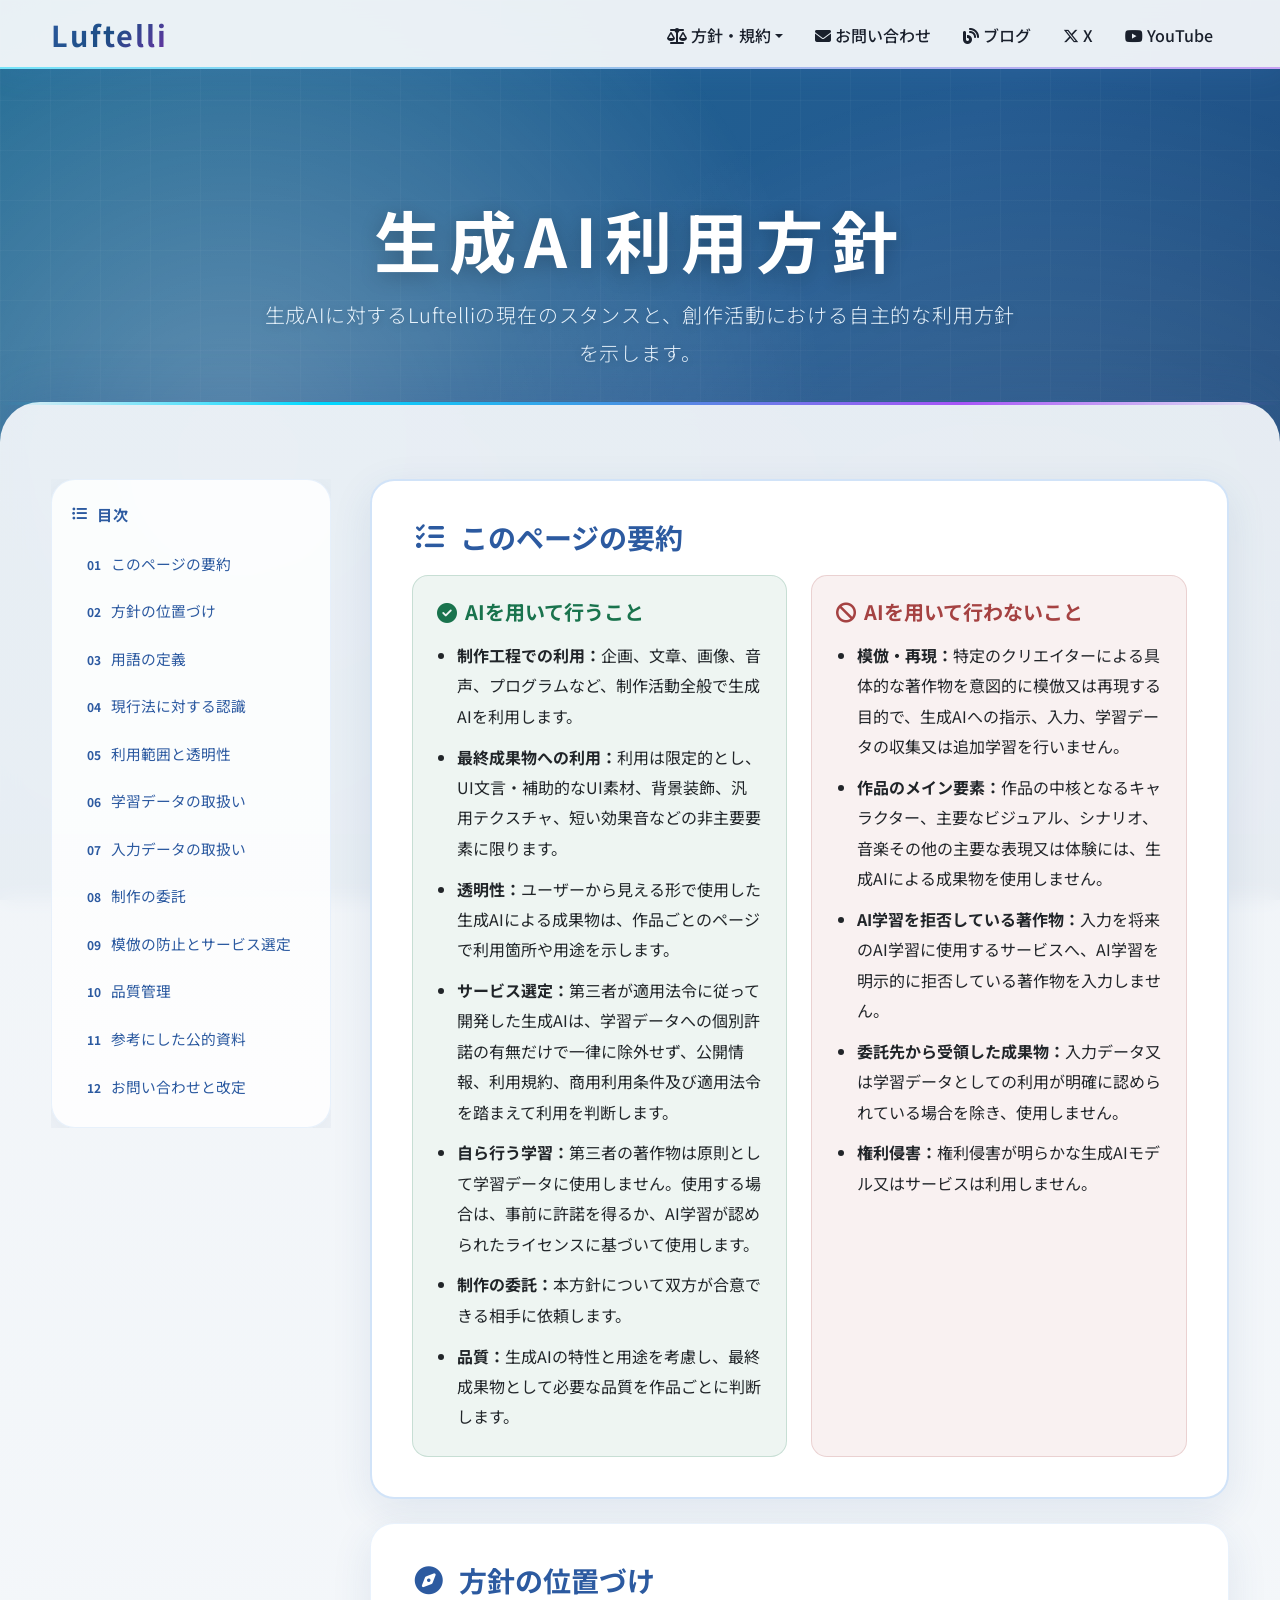
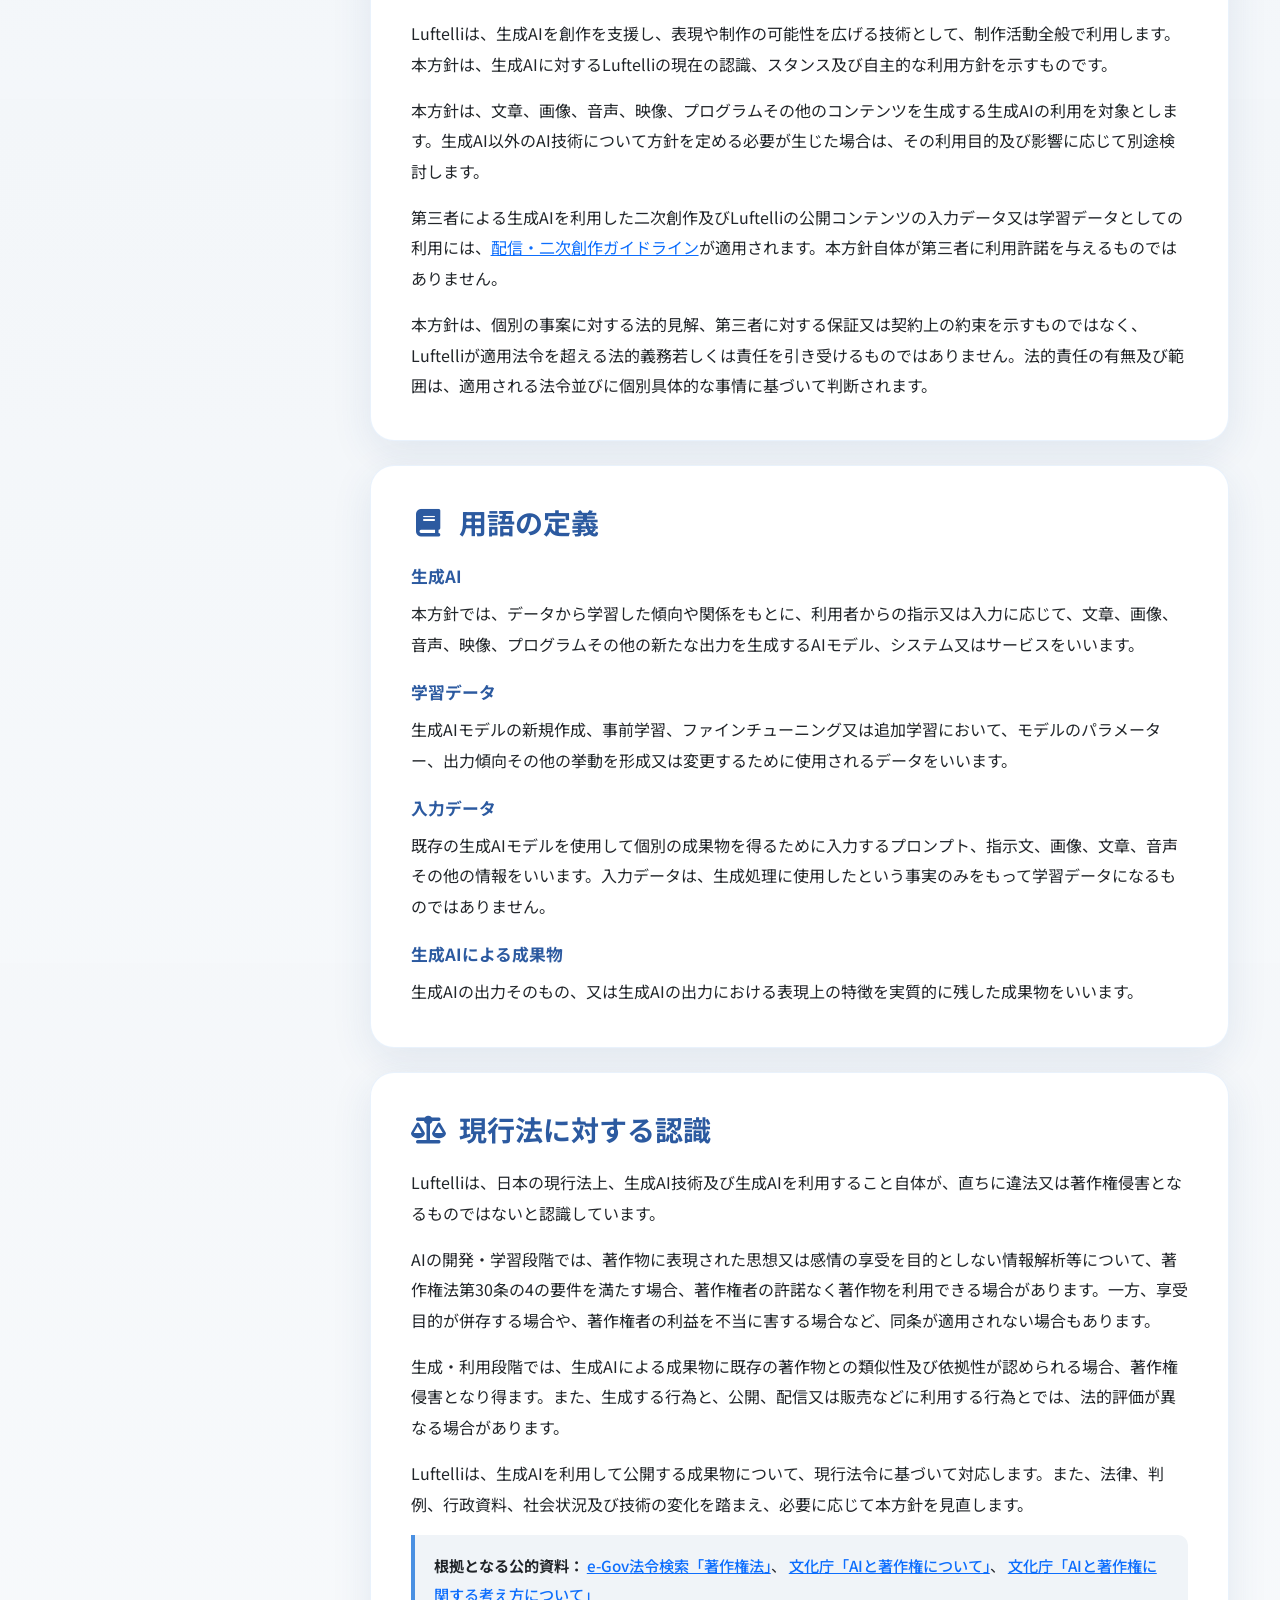
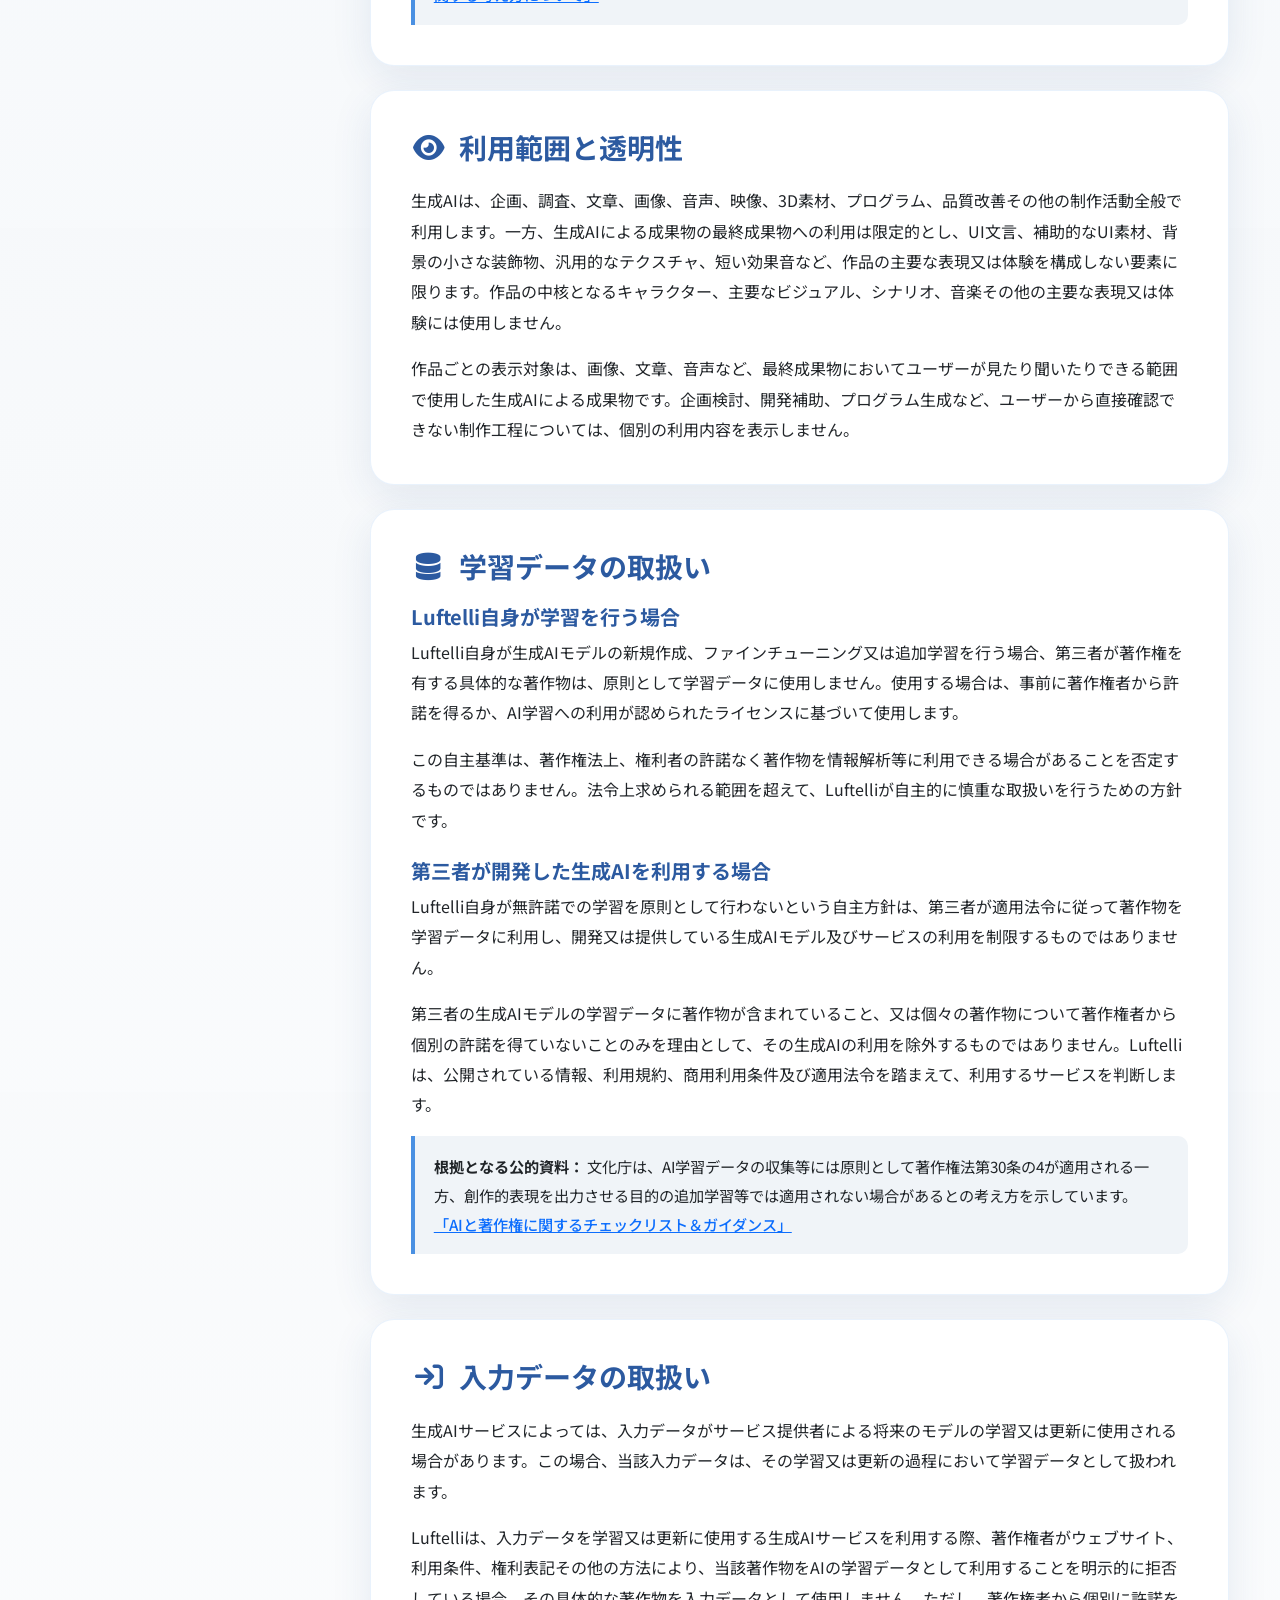
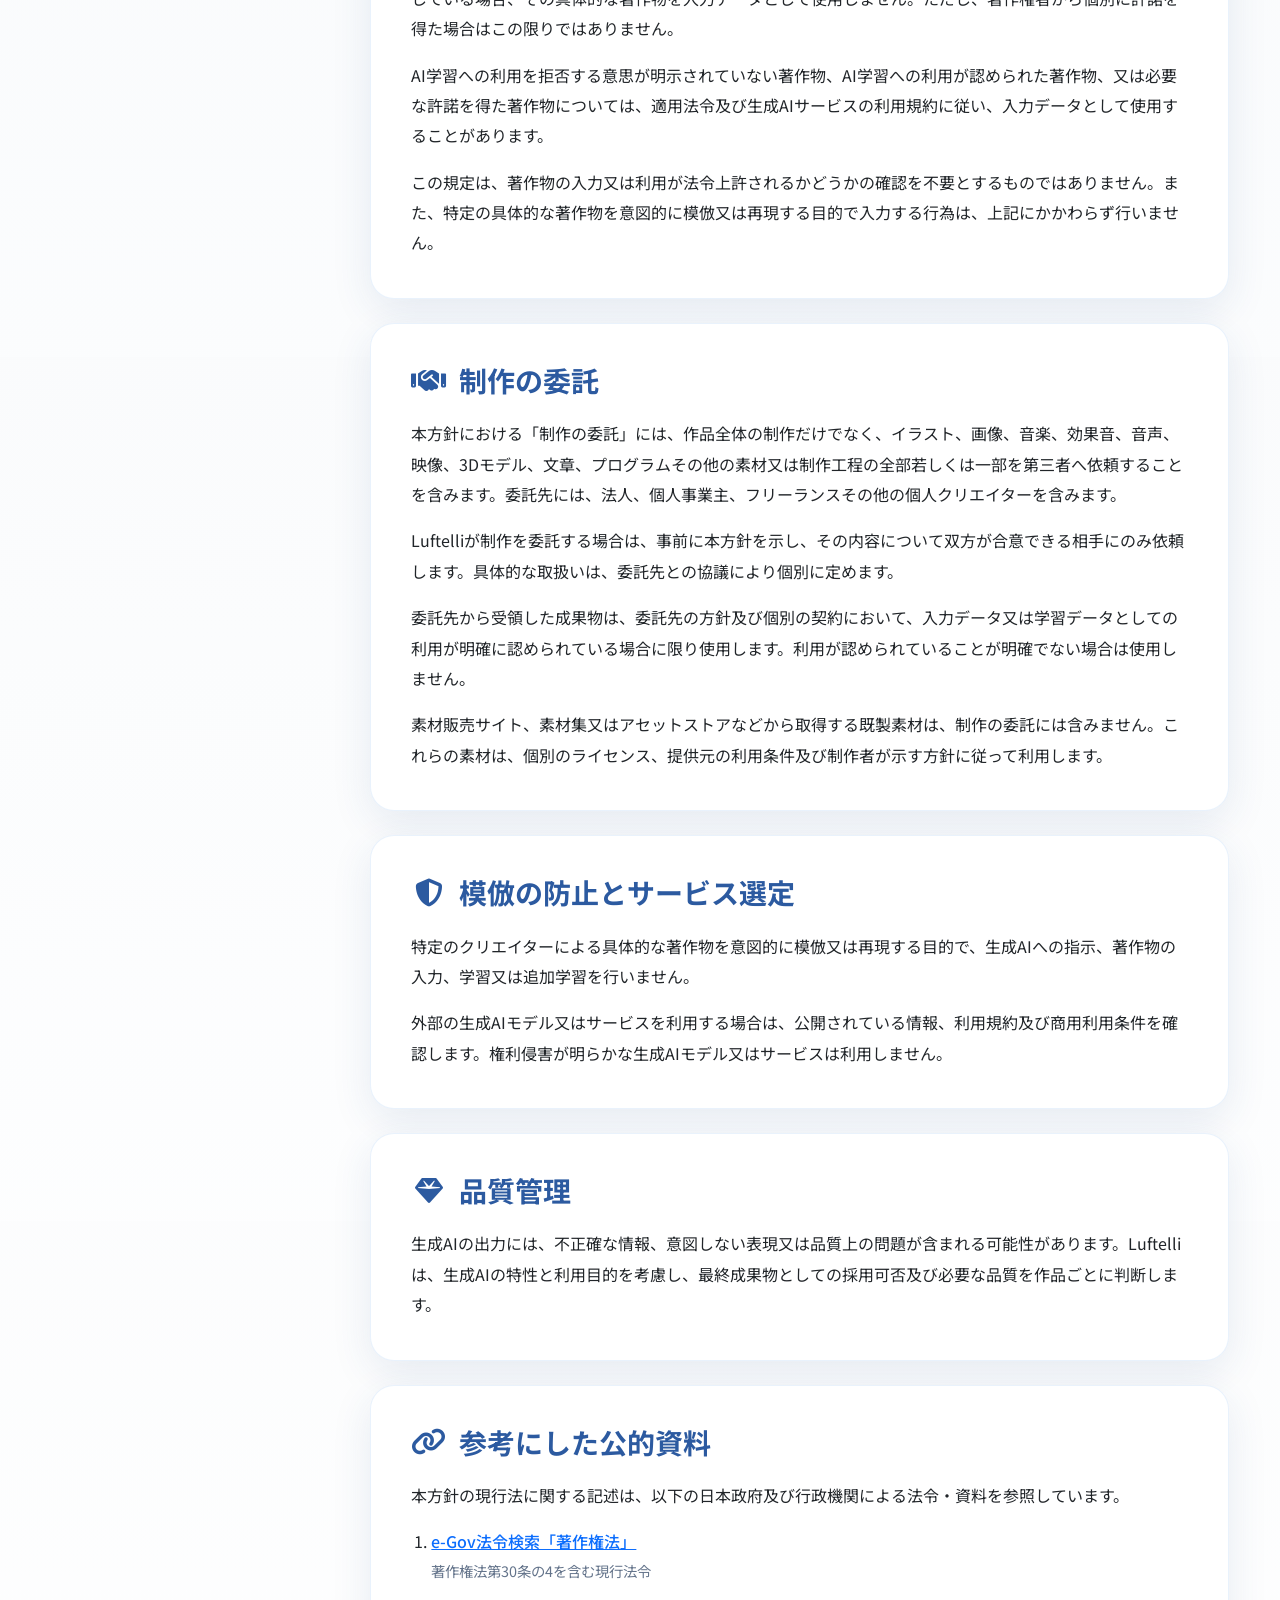
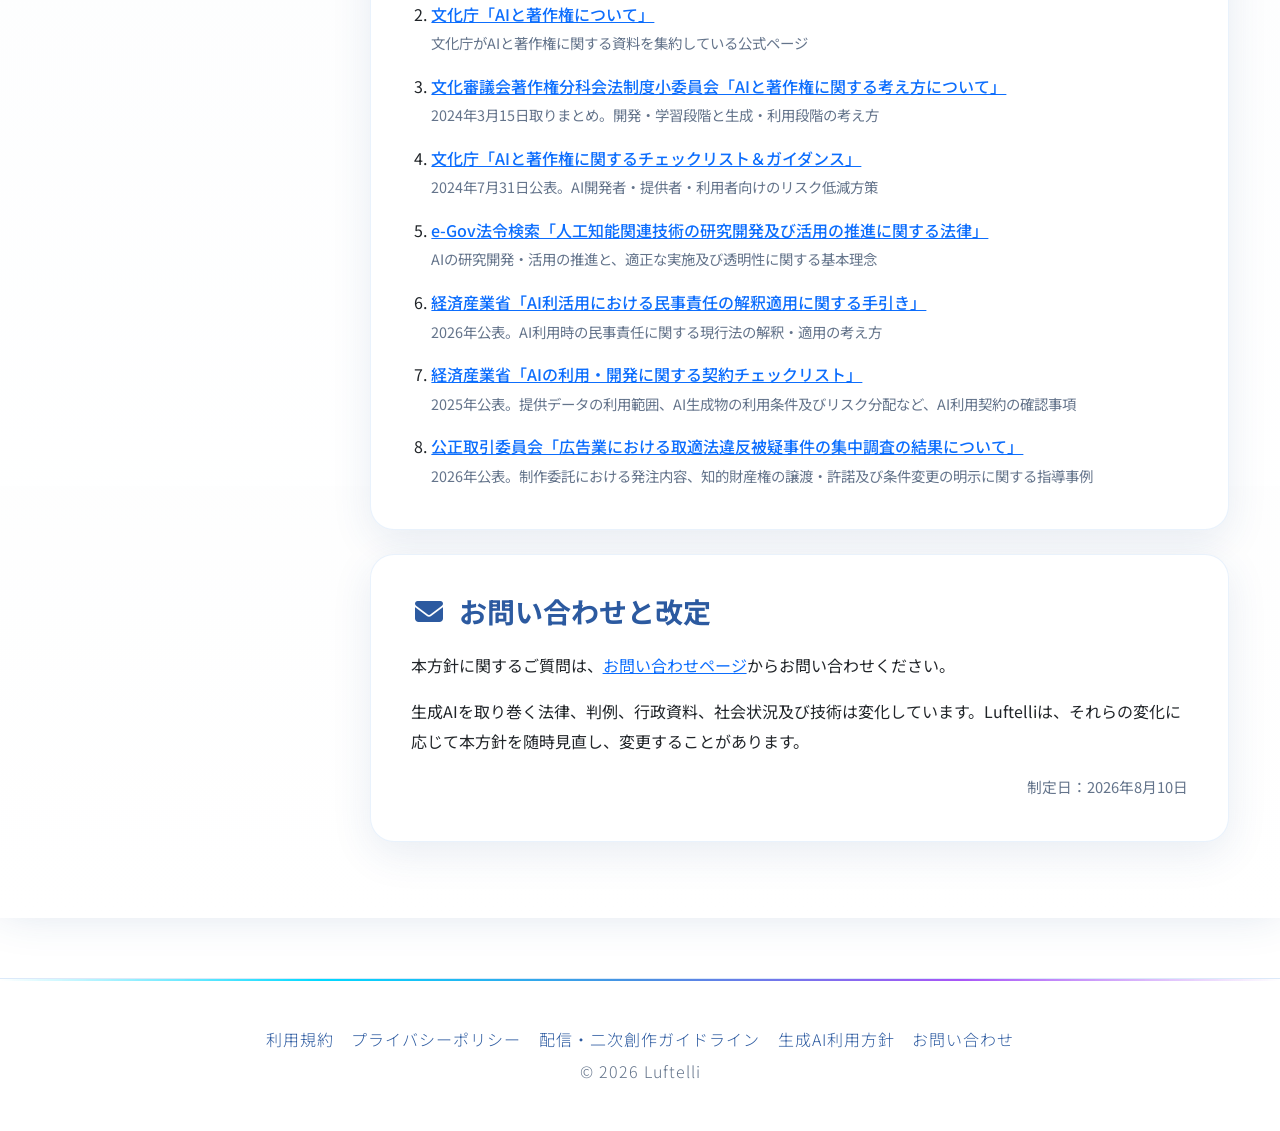
==== commit 7a85db89: "[update] 視認性など調整" ====
--- a/ai-policy.html
+++ b/ai-policy.html
@@ -21,7 +21,7 @@
     <link rel="preconnect" href="https://fonts.gstatic.com" crossorigin>
     <link href="https://fonts.googleapis.com/css2?family=Noto+Sans+JP:wght@300;400;500;700&display=swap" rel="stylesheet">
 
-    <link rel="stylesheet" href="site-policy.css?v=20260812-4">
+    <link rel="stylesheet" href="site-policy.css?v=20260812-5">
 
     <!-- Google Analytics -->
     <script async src="https://www.googletagmanager.com/gtag/js?id=G-8YXW37KQM9"></script>
--- a/site-policy.css
+++ b/site-policy.css
@@ -5,9 +5,18 @@
 :root {
     --sky-blue: #4A90E2;
     --deep-sky: #2C5AA0;
+    --hero-sky-light: #17658F;
+    --hero-sky: #245B91;
+    --hero-sky-deep: #183D6D;
     --cloud-white: #F0F4F8;
     --ai-cyan: #00D9FF;
     --ai-purple: #A855F7;
+    --interactive: #2C5AA0;
+    --interactive-hover: #1D4E85;
+    --accent-purple-text: #7130A6;
+    --accent-surface: #EAF4FF;
+    --text-on-dark: #FFFFFF;
+    --text-on-dark-muted: #E8F3FC;
     --text-dark: #1A202C;
     --text-body: #475569;
     --text-light: #64748B;
@@ -47,7 +56,7 @@
        ヘッダーの position: sticky が効かなくなるため clip を使う */
     overflow-x: clip;
     color: var(--text-dark);
-    background: linear-gradient(135deg, #87CEEB 0%, var(--sky-blue) 50%, var(--deep-sky) 100%);
+    background: linear-gradient(135deg, var(--hero-sky-light) 0%, var(--hero-sky) 50%, var(--hero-sky-deep) 100%);
     background-attachment: fixed;
     font-family: 'Noto Sans JP', sans-serif;
 }
@@ -168,7 +177,7 @@
     font-size: 1.8rem;
     font-weight: 700;
     letter-spacing: 2px;
-    background: linear-gradient(135deg, var(--sky-blue), var(--ai-cyan), var(--ai-purple));
+    background: linear-gradient(135deg, var(--deep-sky), var(--interactive-hover), var(--accent-purple-text));
     background-clip: text;
     -webkit-background-clip: text;
     -webkit-text-fill-color: transparent;
@@ -211,7 +220,7 @@
 
 .nav-link:hover,
 .nav-link:focus {
-    color: var(--sky-blue) !important;
+    color: var(--interactive-hover) !important;
     transform: translateY(-2px);
 }
 
@@ -276,7 +285,7 @@
 
 footer a:hover,
 footer a:focus {
-    color: var(--sky-blue);
+    color: var(--interactive-hover);
     text-decoration: underline;
 }
 
@@ -296,7 +305,7 @@
     position: relative;
     z-index: 1;
     padding: 130px 0 90px;
-    color: #fff;
+    color: var(--text-on-dark);
     text-align: center;
 }
 
@@ -315,6 +324,7 @@
     font-weight: 300;
     letter-spacing: 0.04em;
     text-shadow: 0 2px 10px rgba(0, 0, 0, 0.2);
+    color: var(--text-on-dark-muted);
 }
 
 /* 目次サイドバー + 本文の2カラム */
@@ -458,7 +468,7 @@
 }
 
 .summary-note .summary-title {
-    color: #7130A6;
+    color: var(--accent-purple-text);
 }
 
 .policy-points {
@@ -545,11 +555,11 @@
 .policy-toc a::before {
     flex: none;
     content: counter(policy-toc-item, decimal-leading-zero);
-    color: var(--sky-blue);
+    color: var(--interactive);
     font-variant-numeric: tabular-nums;
     font-size: 0.75rem;
     font-weight: 700;
-    opacity: 0.7;
+    opacity: 1;
 }
 
 .policy-toc li {
@@ -603,15 +613,15 @@
     gap: 0.5rem;
     align-items: center;
     padding: 0.7rem 1rem;
-    color: #fff !important;
-    background: linear-gradient(135deg, var(--sky-blue), var(--deep-sky));
+    color: var(--text-on-dark) !important;
+    background: linear-gradient(135deg, var(--interactive), var(--interactive-hover));
     border-radius: 10px;
     text-decoration: none;
 }
 
 .contact-link:hover,
 .contact-link:focus {
-    color: #fff !important;
+    color: var(--text-on-dark) !important;
     box-shadow: 0 8px 20px rgba(35, 79, 142, 0.2);
 }
 
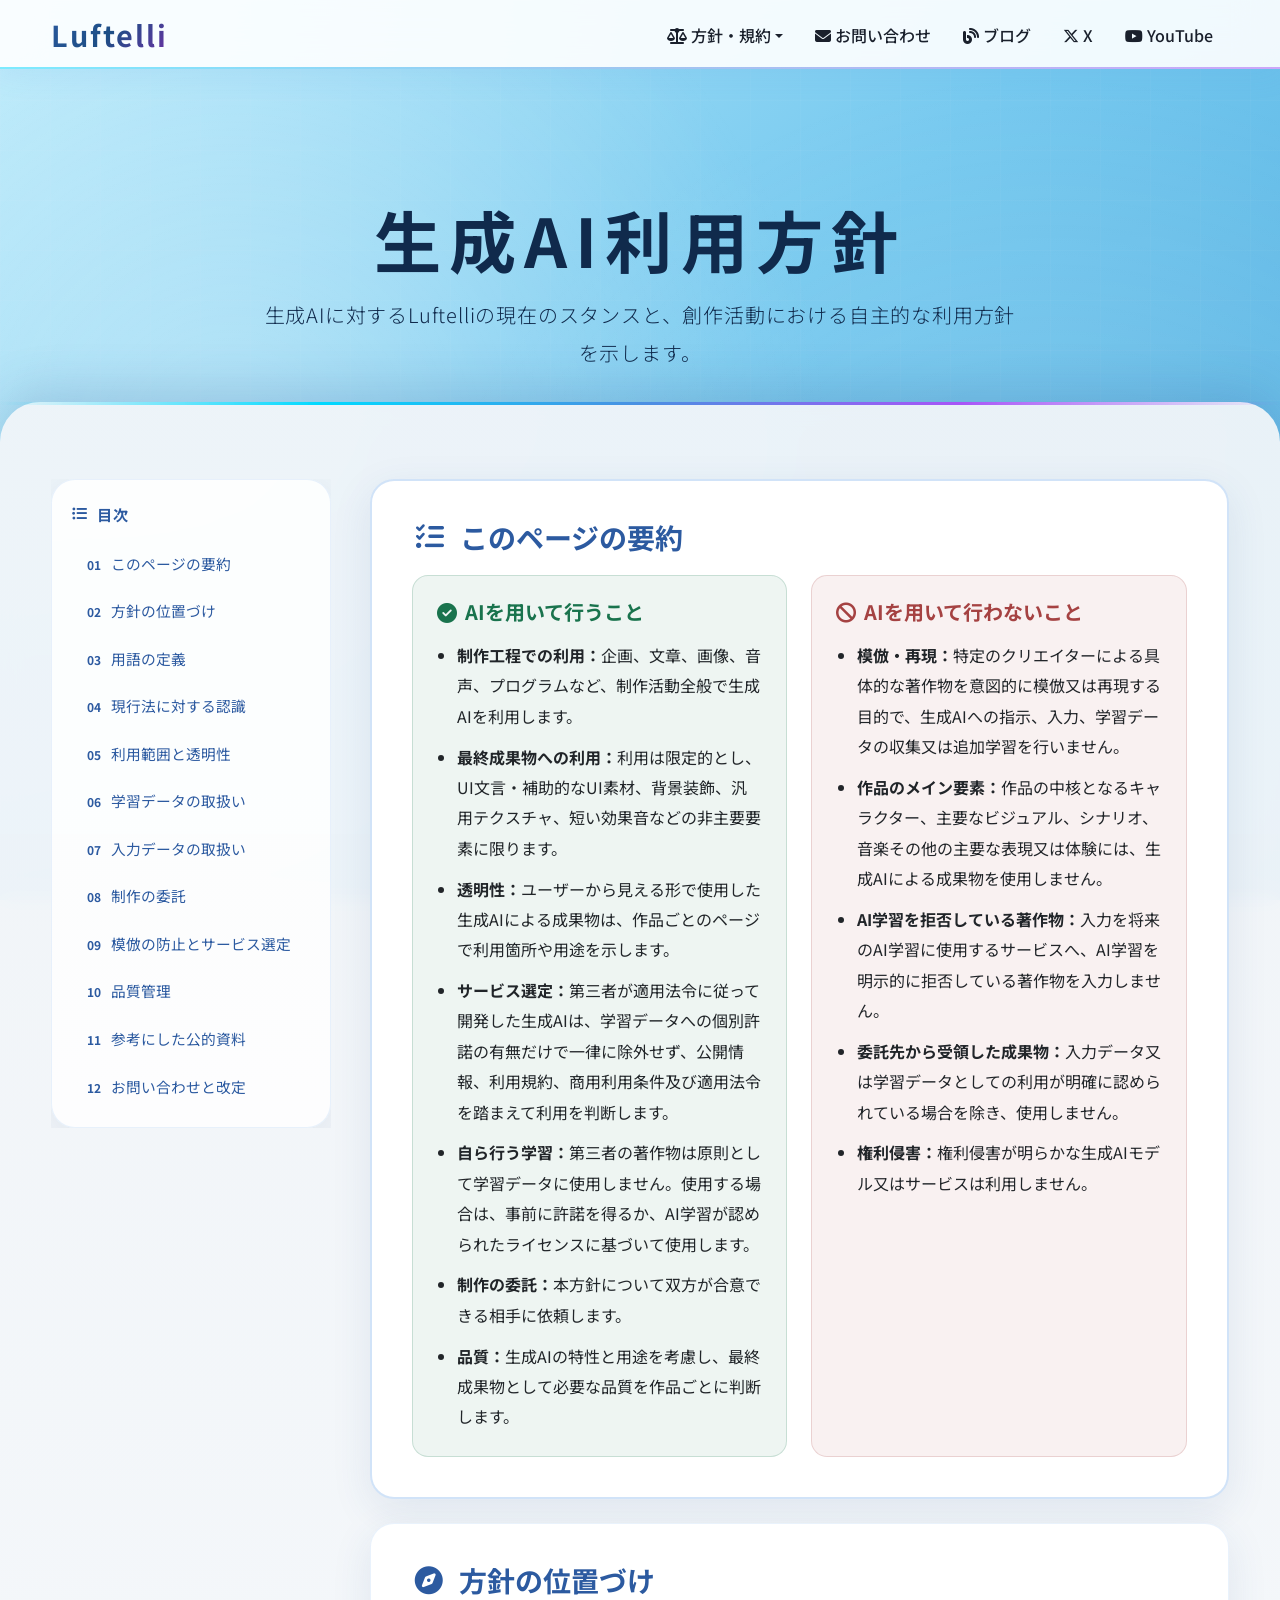
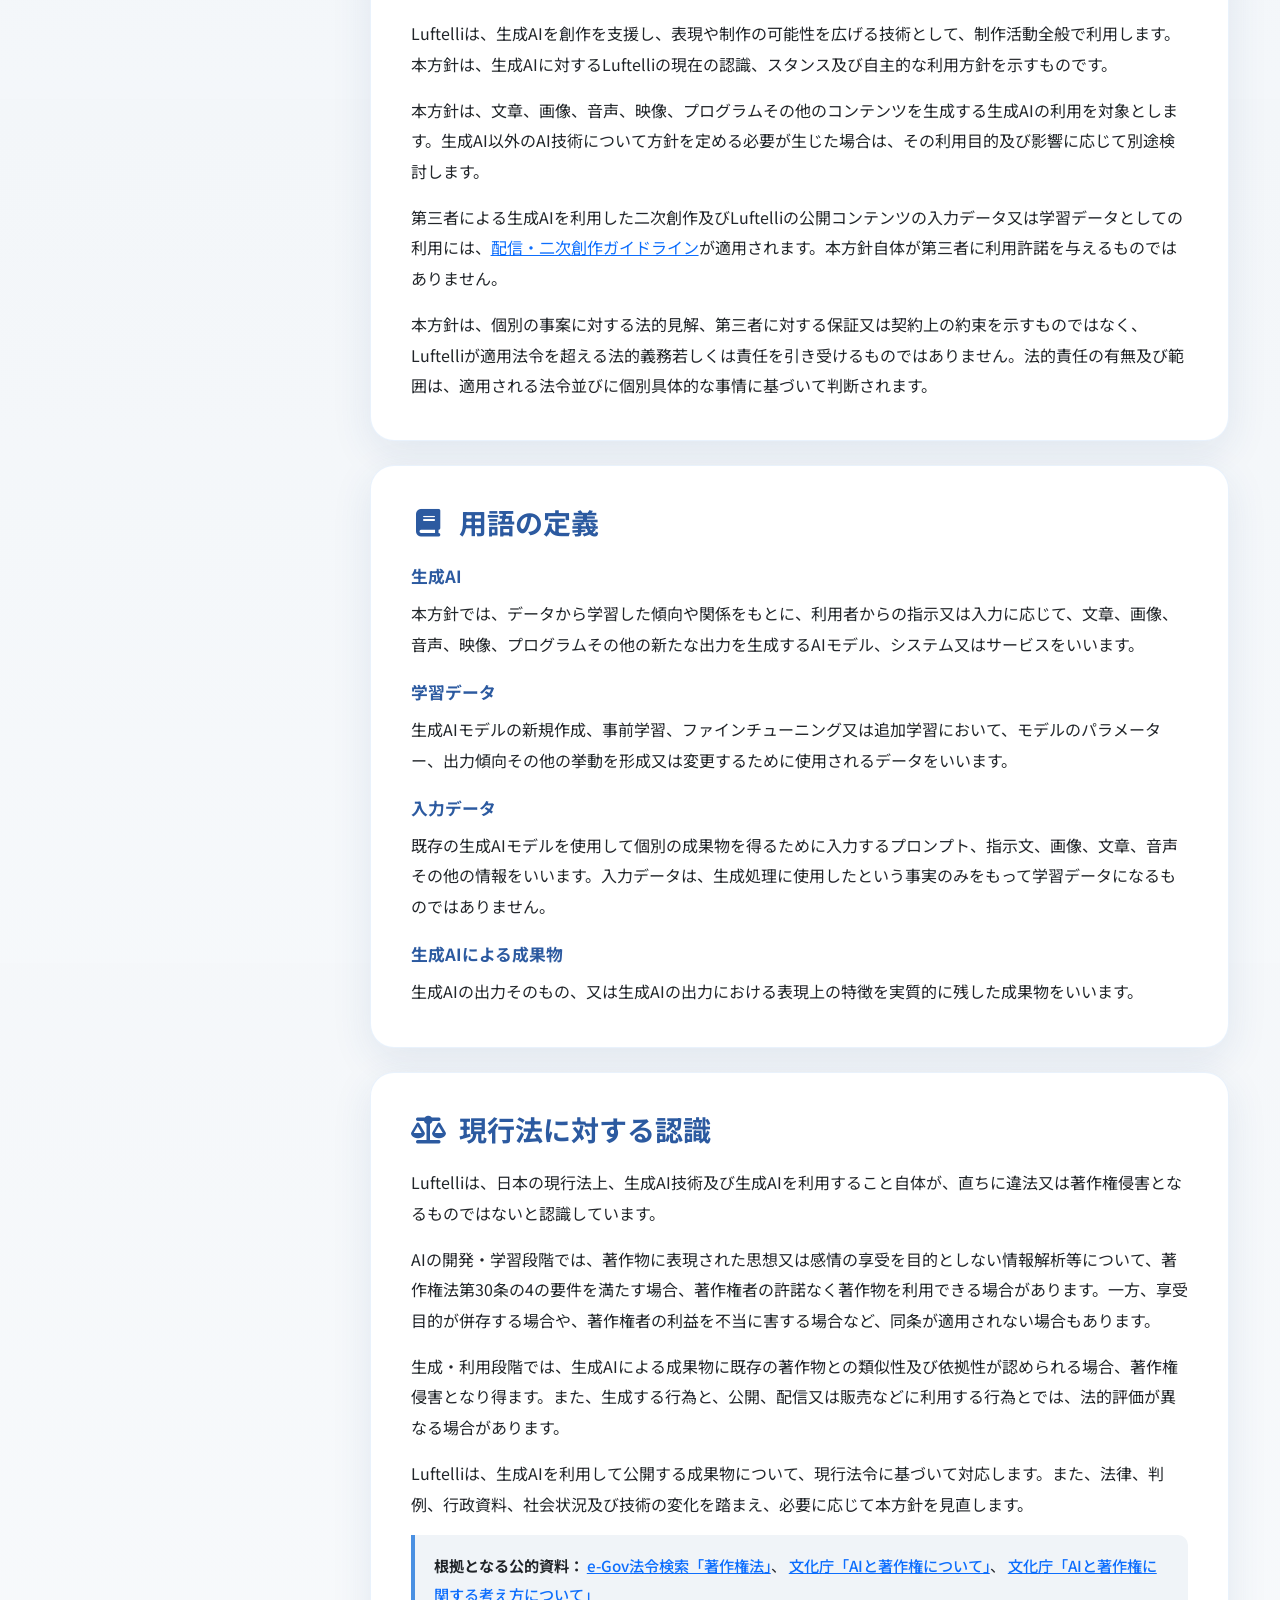
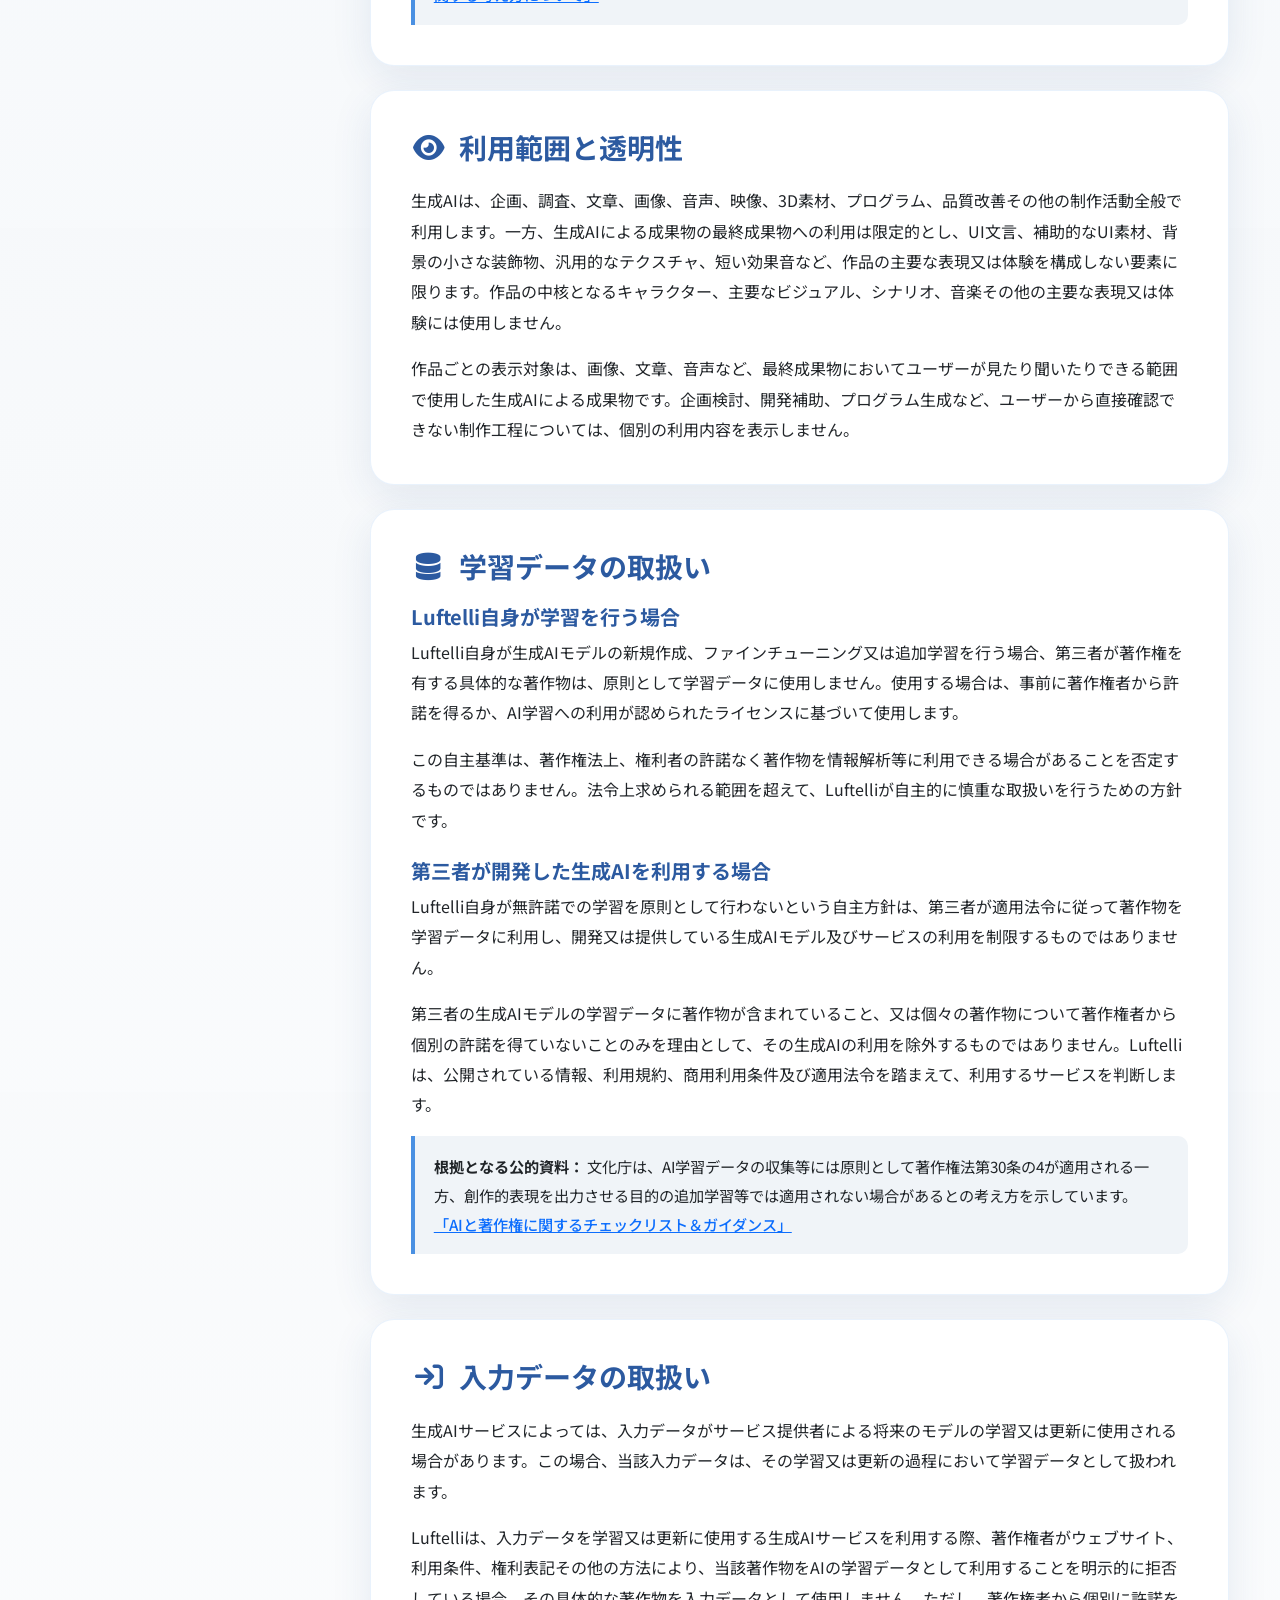
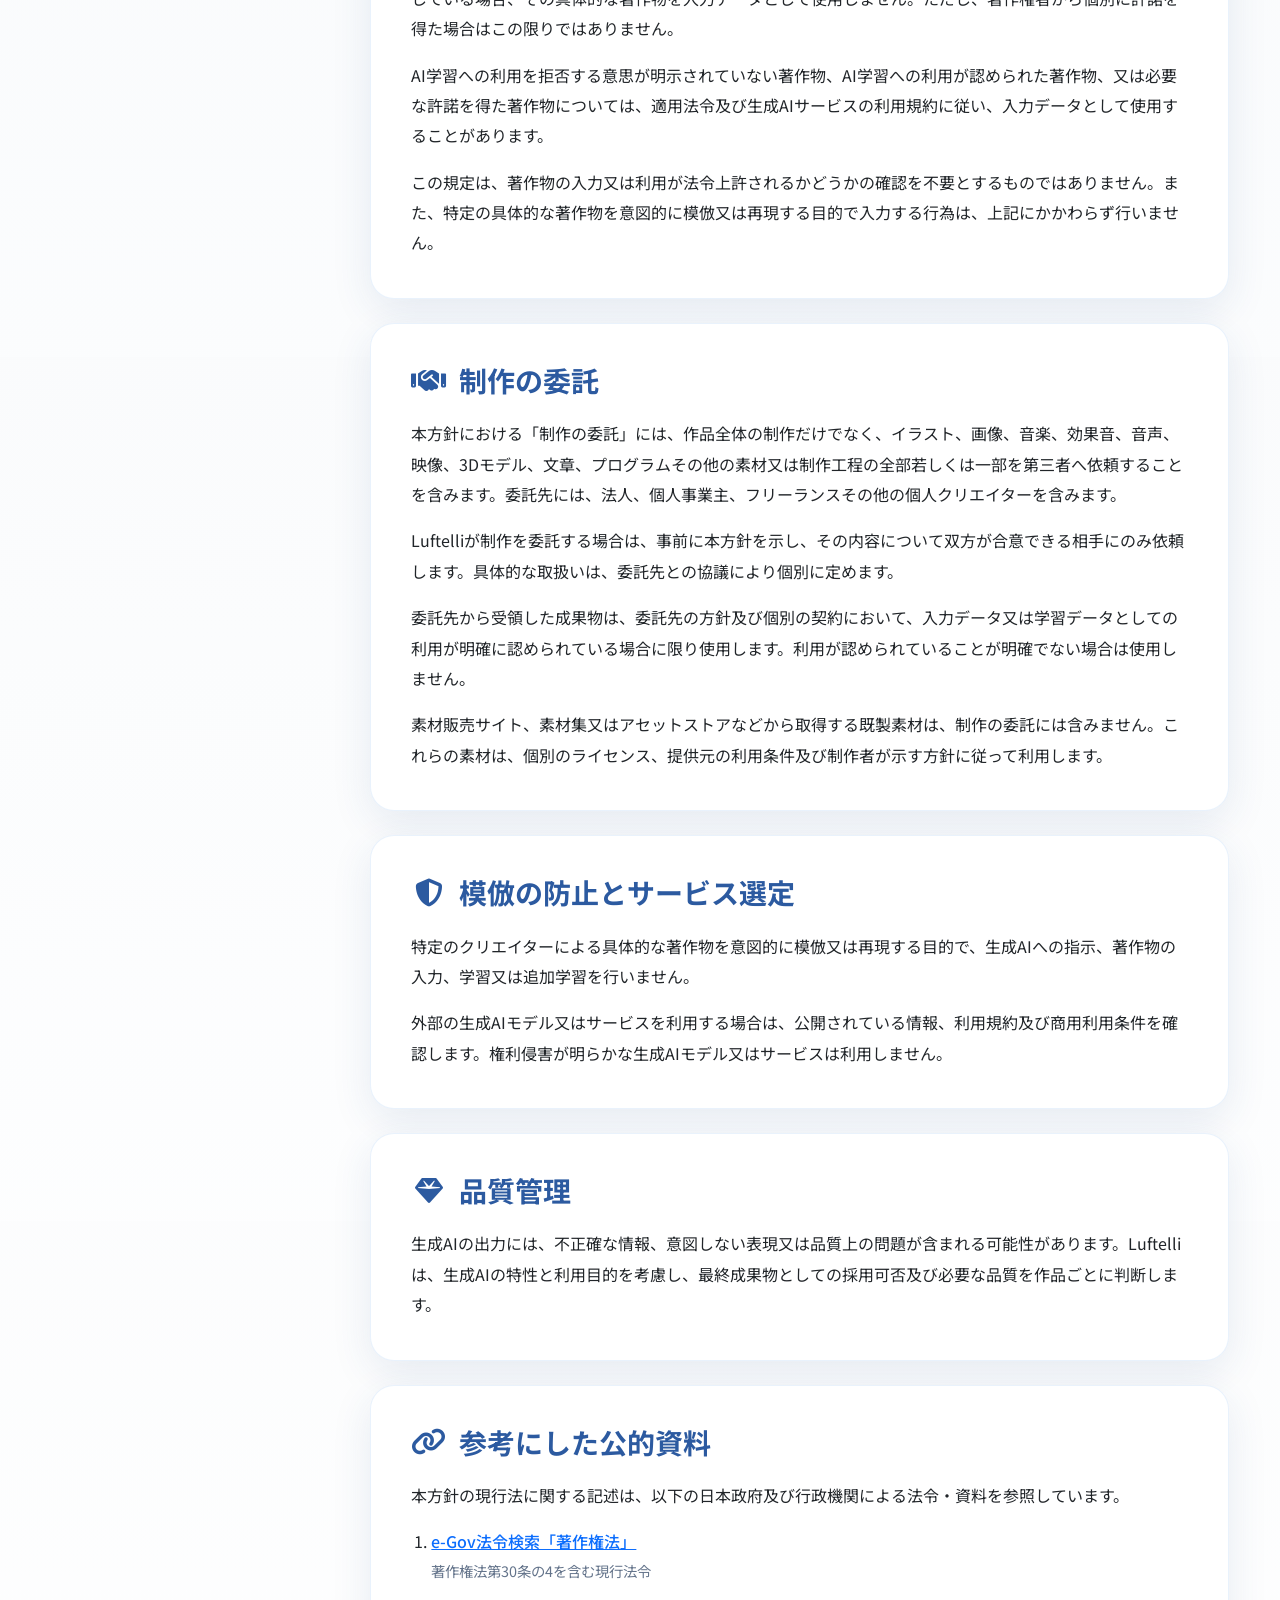
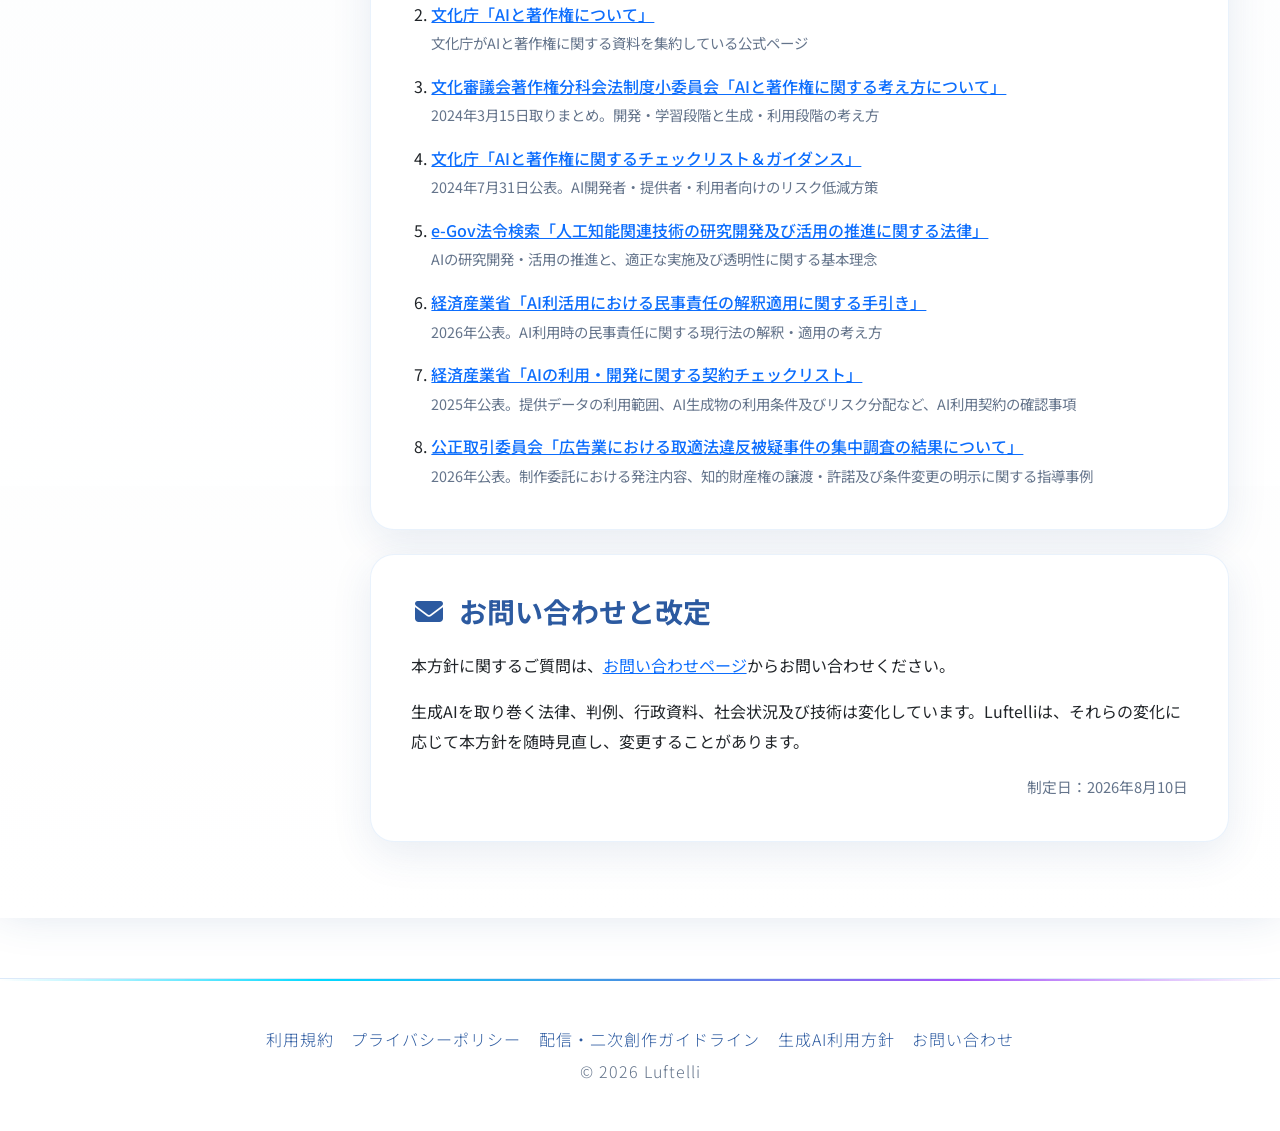
==== commit 743637f2: "[update] 見た目調整" ====
--- a/ai-policy.html
+++ b/ai-policy.html
@@ -21,7 +21,7 @@
     <link rel="preconnect" href="https://fonts.gstatic.com" crossorigin>
     <link href="https://fonts.googleapis.com/css2?family=Noto+Sans+JP:wght@300;400;500;700&display=swap" rel="stylesheet">
 
-    <link rel="stylesheet" href="site-policy.css?v=20260812-5">
+    <link rel="stylesheet" href="site-policy.css?v=20260812-7">
 
     <!-- Google Analytics -->
     <script async src="https://www.googletagmanager.com/gtag/js?id=G-8YXW37KQM9"></script>
--- a/site-policy.css
+++ b/site-policy.css
@@ -5,9 +5,9 @@
 :root {
     --sky-blue: #4A90E2;
     --deep-sky: #2C5AA0;
-    --hero-sky-light: #17658F;
-    --hero-sky: #245B91;
-    --hero-sky-deep: #183D6D;
+    --hero-sky-light: #BCEBFB;
+    --hero-sky: #76C9EF;
+    --hero-sky-deep: #4AA9DE;
     --cloud-white: #F0F4F8;
     --ai-cyan: #00D9FF;
     --ai-purple: #A855F7;
@@ -17,6 +17,7 @@
     --accent-surface: #EAF4FF;
     --text-on-dark: #FFFFFF;
     --text-on-dark-muted: #E8F3FC;
+    --text-on-sky: #102A4C;
     --text-dark: #1A202C;
     --text-body: #475569;
     --text-light: #64748B;
@@ -33,6 +34,8 @@
     --card-shadow: 0 12px 40px rgba(35, 79, 142, 0.1);
     --card-shadow-hover: 0 22px 60px rgba(35, 79, 142, 0.2);
     --panel-radius: 40px;
+    --accent-line-radius: 999px;
+    --accent-line-shadow: 0 0 10px rgba(74, 144, 226, 0.5);
 }
 
 html {
@@ -305,7 +308,7 @@
     position: relative;
     z-index: 1;
     padding: 130px 0 90px;
-    color: var(--text-on-dark);
+    color: var(--text-on-sky);
     text-align: center;
 }
 
@@ -314,7 +317,7 @@
     font-size: clamp(2.4rem, 7vw, 4.2rem);
     font-weight: 700;
     letter-spacing: 0.12em;
-    text-shadow: 0 4px 20px rgba(0, 0, 0, 0.24);
+    text-shadow: none;
 }
 
 .policy-hero p {
@@ -323,8 +326,8 @@
     font-size: clamp(1rem, 2.4vw, 1.25rem);
     font-weight: 300;
     letter-spacing: 0.04em;
-    text-shadow: 0 2px 10px rgba(0, 0, 0, 0.2);
-    color: var(--text-on-dark-muted);
+    color: var(--text-on-sky);
+    text-shadow: none;
 }
 
 /* 目次サイドバー + 本文の2カラム */
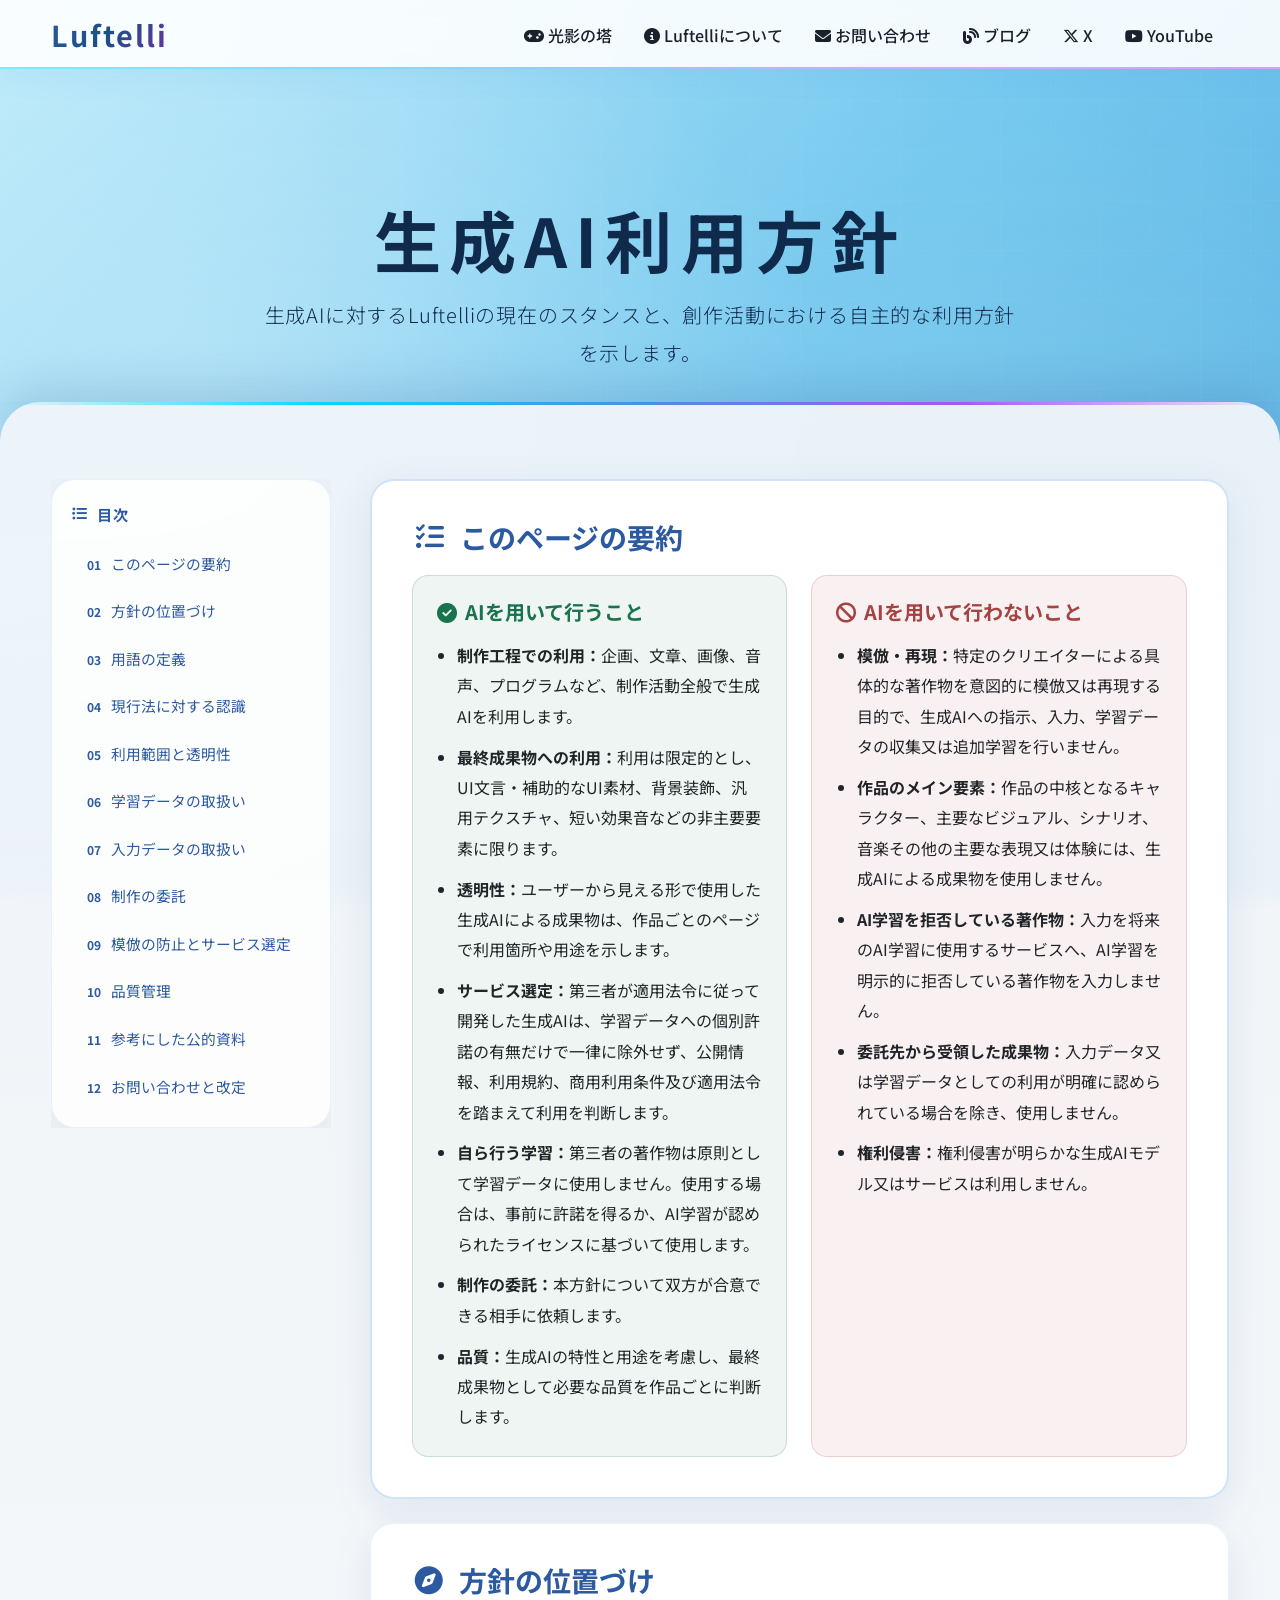
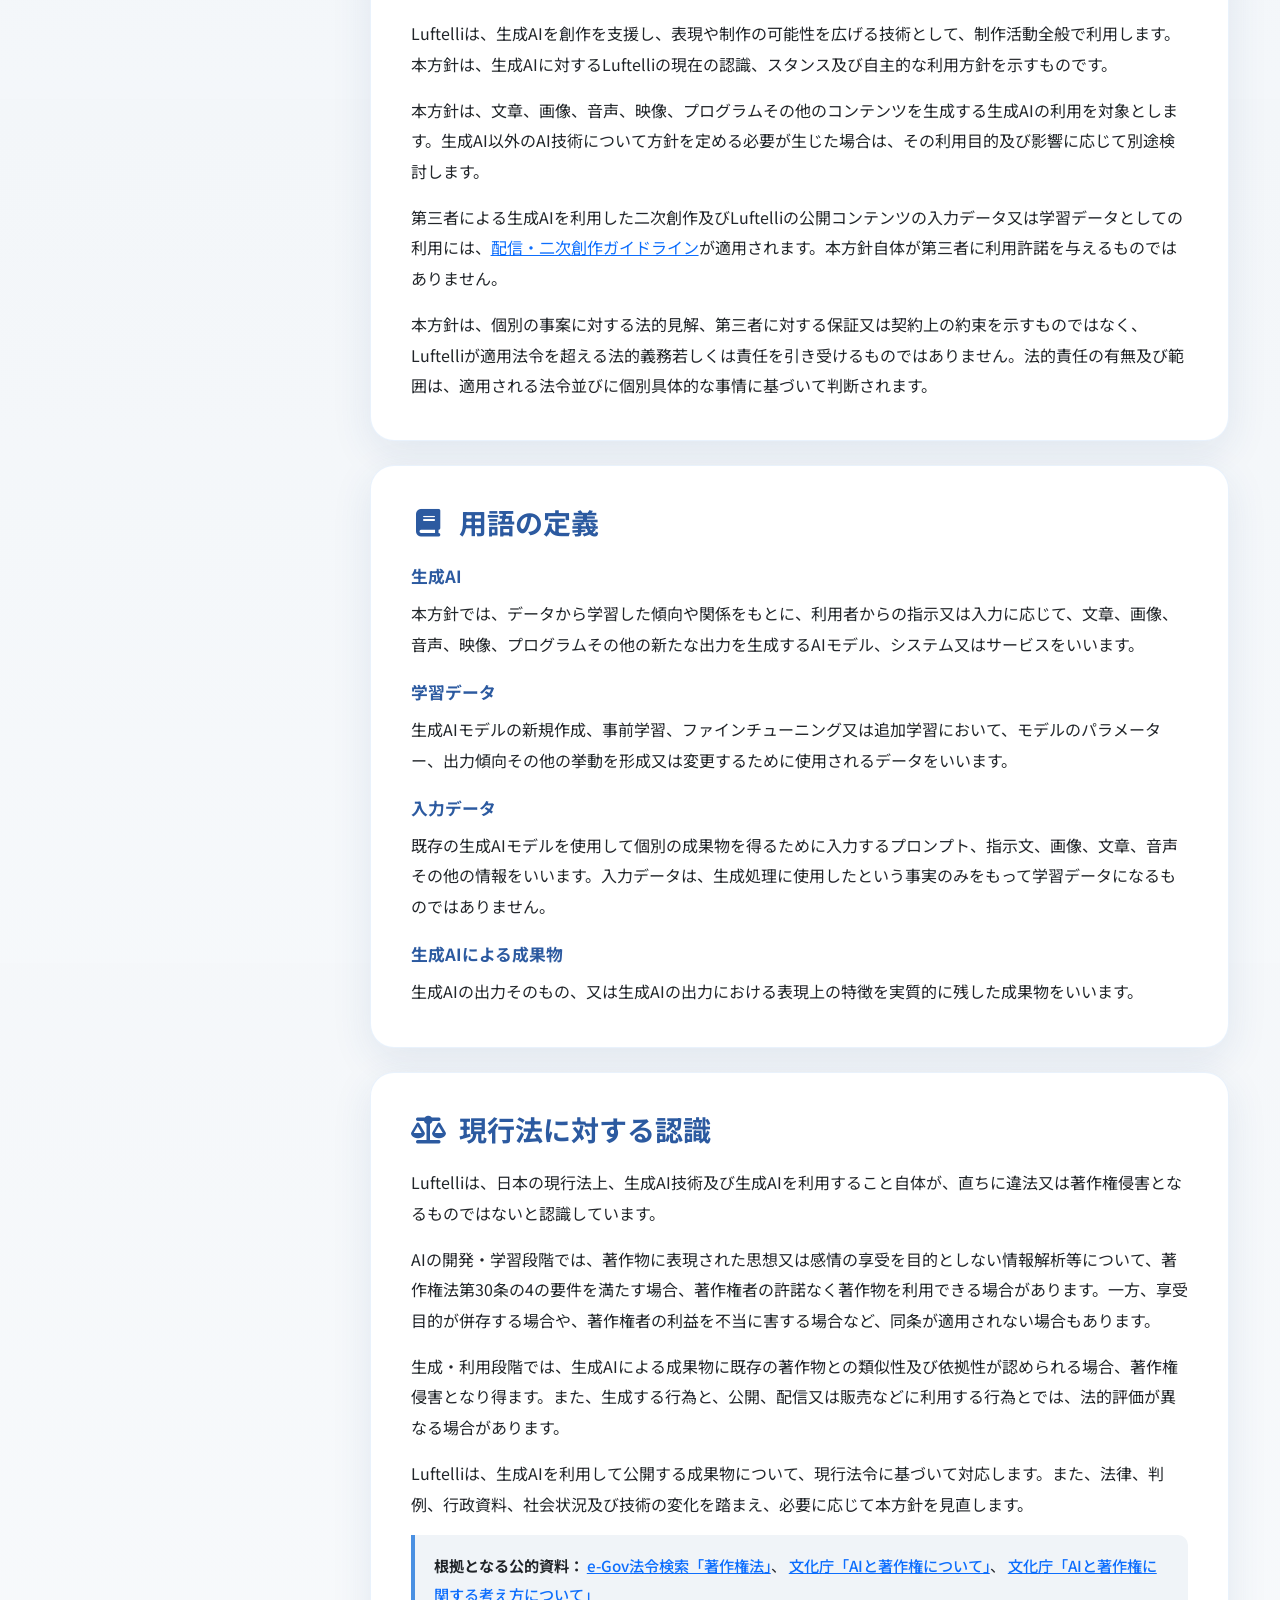
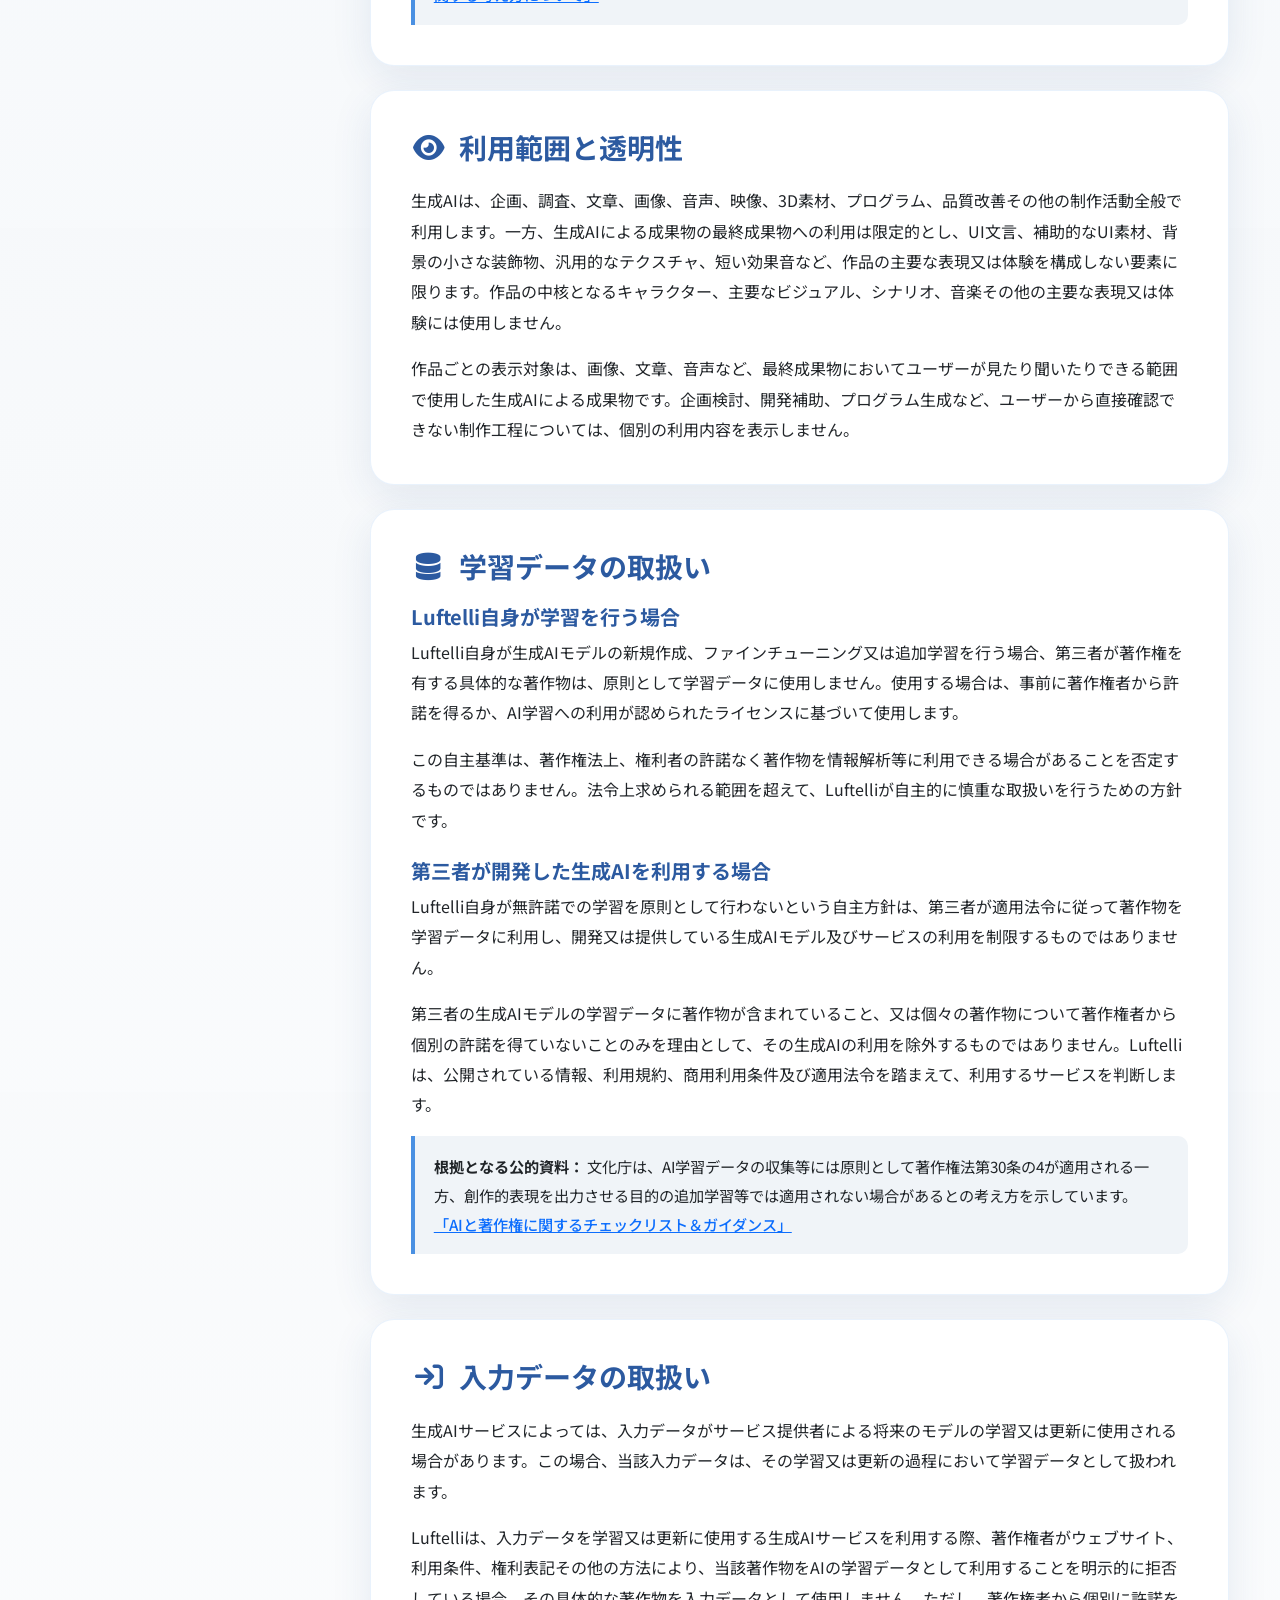
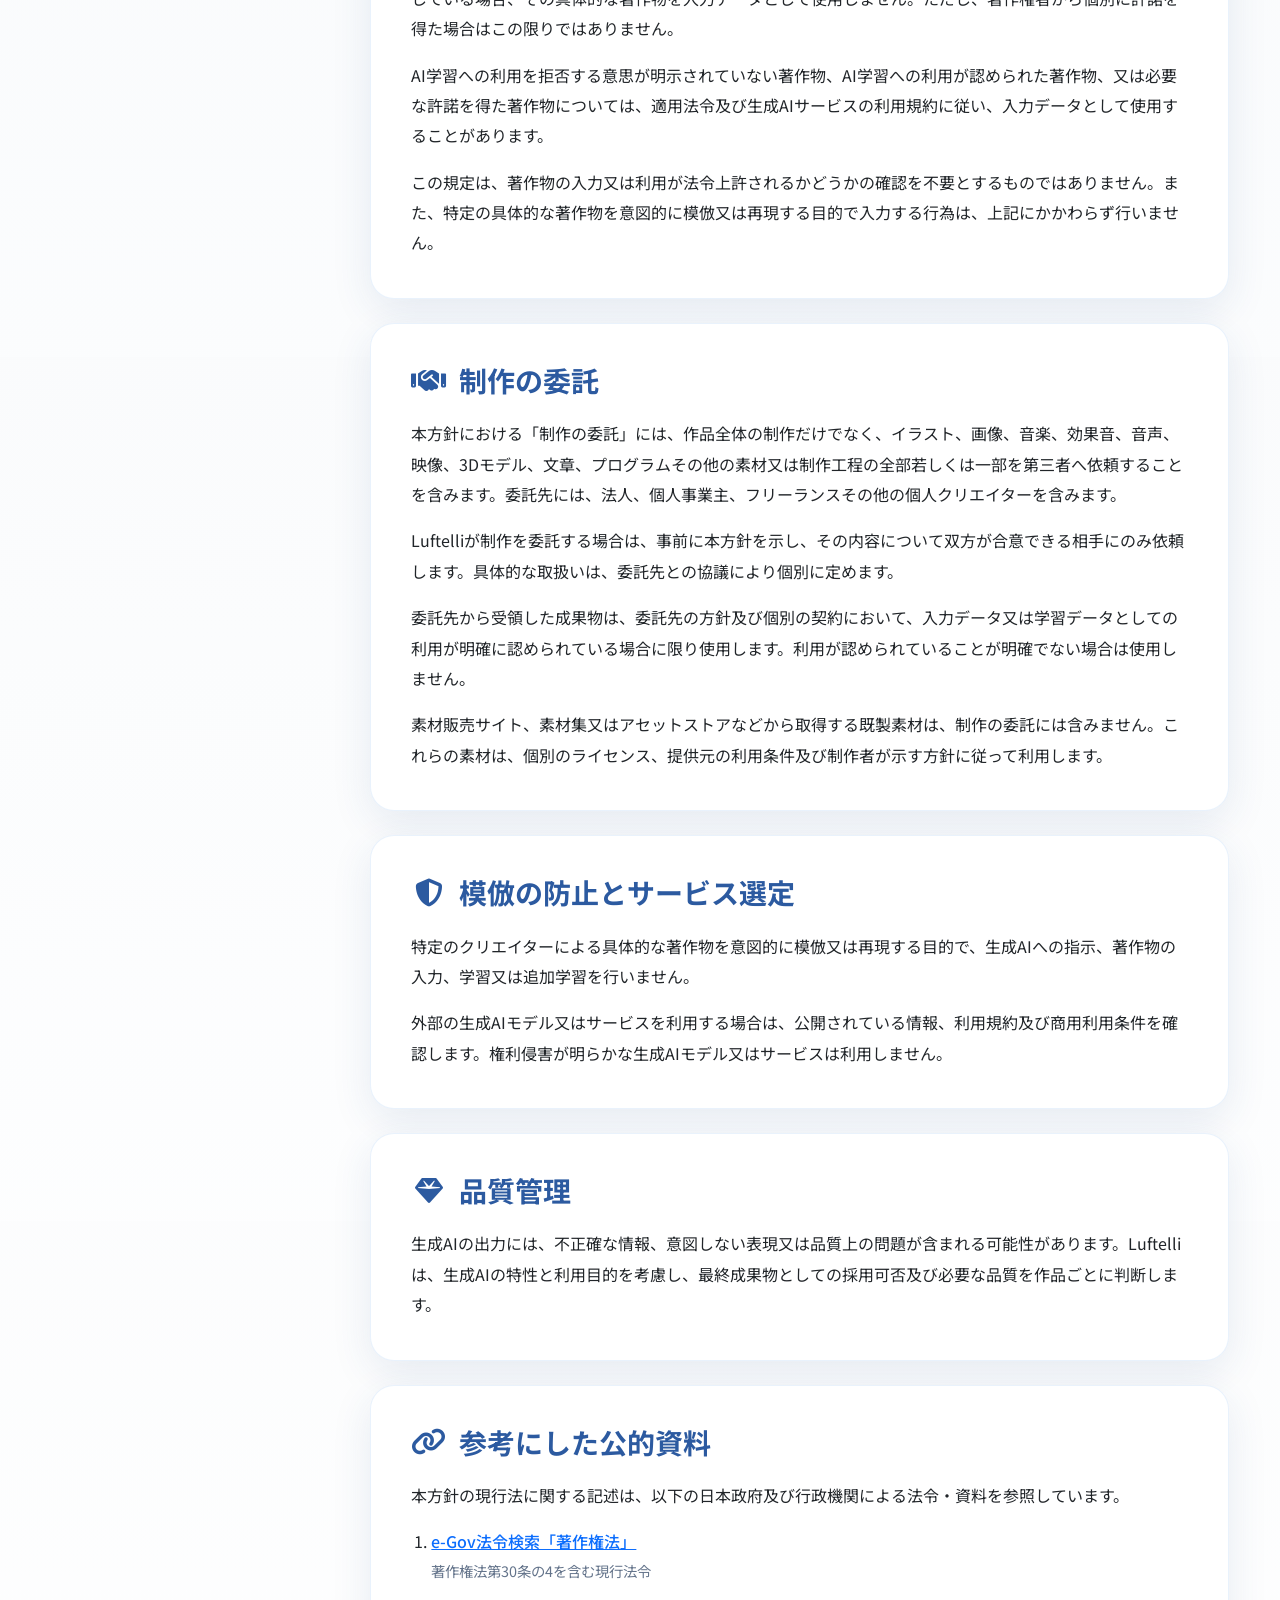
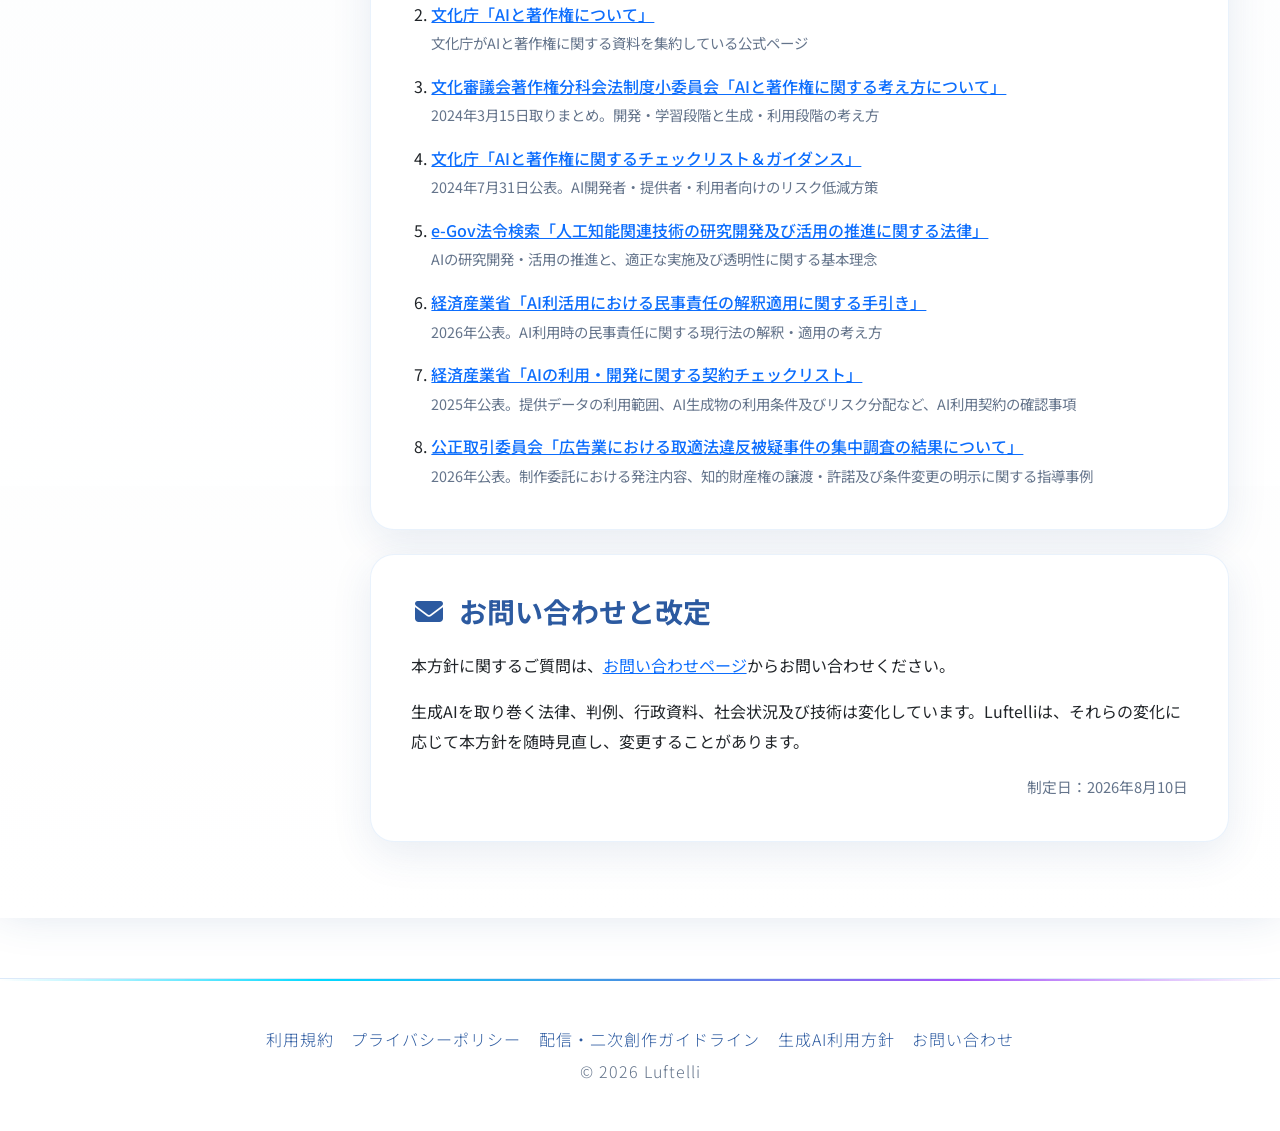
==== commit a7763953: "[update] 導線整理" ====
--- a/ai-policy.html
+++ b/ai-policy.html
@@ -44,15 +44,11 @@
             </button>
             <div class="collapse navbar-collapse" id="navbarNav">
                 <ul class="navbar-nav ms-auto">
-                    <li class="nav-item dropdown">
-                        <a class="nav-link dropdown-toggle" href="#" id="policyDropdown" role="button"
-                            data-bs-toggle="dropdown" aria-expanded="false"><i class="fas fa-scale-balanced"></i> 方針・規約</a>
-                        <ul class="dropdown-menu dropdown-menu-end" aria-labelledby="policyDropdown">
-                            <li><a class="dropdown-item" href="terms.html"><i class="fas fa-file-contract me-2"></i>利用規約</a></li>
-                            <li><a class="dropdown-item" href="privacy.html"><i class="fas fa-shield-halved me-2"></i>プライバシーポリシー</a></li>
-                            <li><a class="dropdown-item" href="content-guidelines.html"><i class="fas fa-photo-film me-2"></i>配信・二次創作ガイドライン</a></li>
-                            <li><a class="dropdown-item active" aria-current="page" href="ai-policy.html"><i class="fas fa-wand-magic-sparkles me-2"></i>生成AI利用方針</a></li>
-                        </ul>
+                    <li class="nav-item">
+                        <a class="nav-link" href="index.html#current-project"><i class="fas fa-gamepad"></i> 光影の塔</a>
+                    </li>
+                    <li class="nav-item">
+                        <a class="nav-link" href="index.html#about"><i class="fas fa-circle-info"></i> Luftelliについて</a>
                     </li>
                     <li class="nav-item">
                         <a class="nav-link" href="contact.html"><i class="fas fa-envelope"></i> お問い合わせ</a>
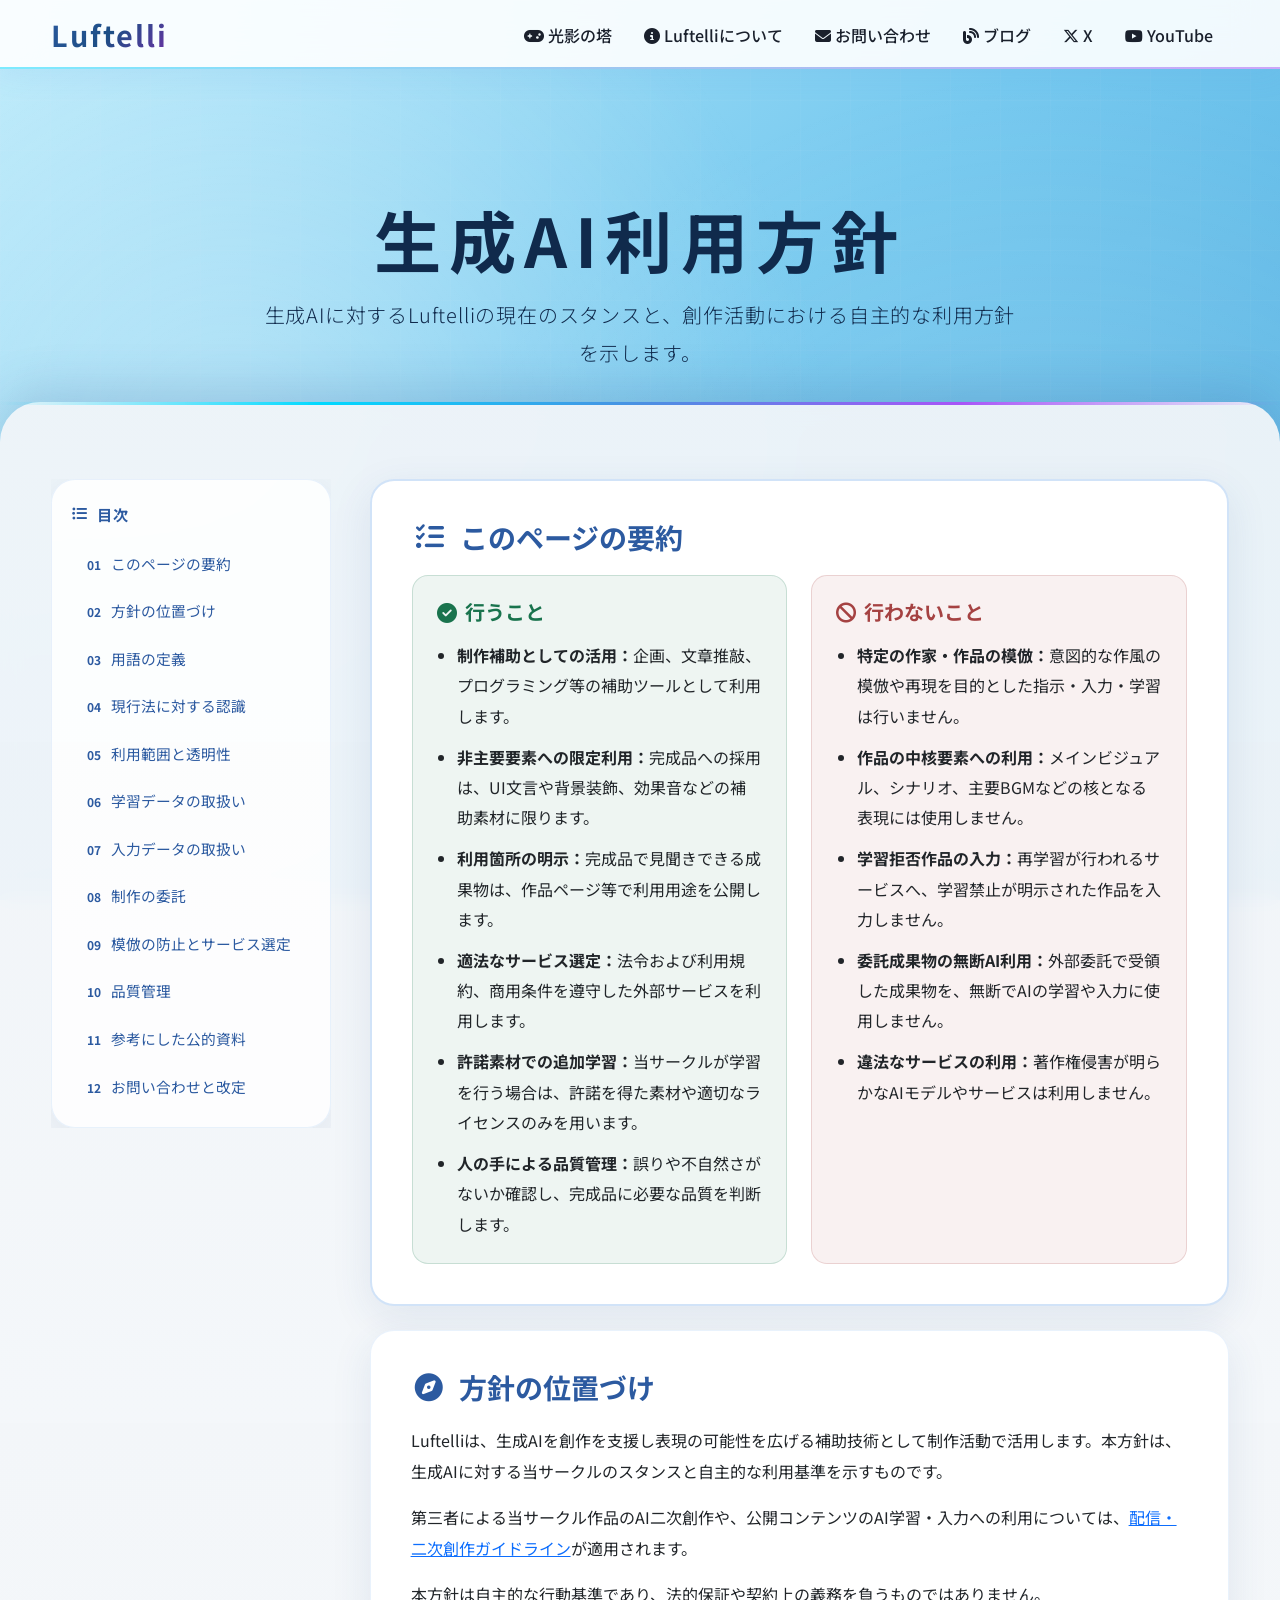
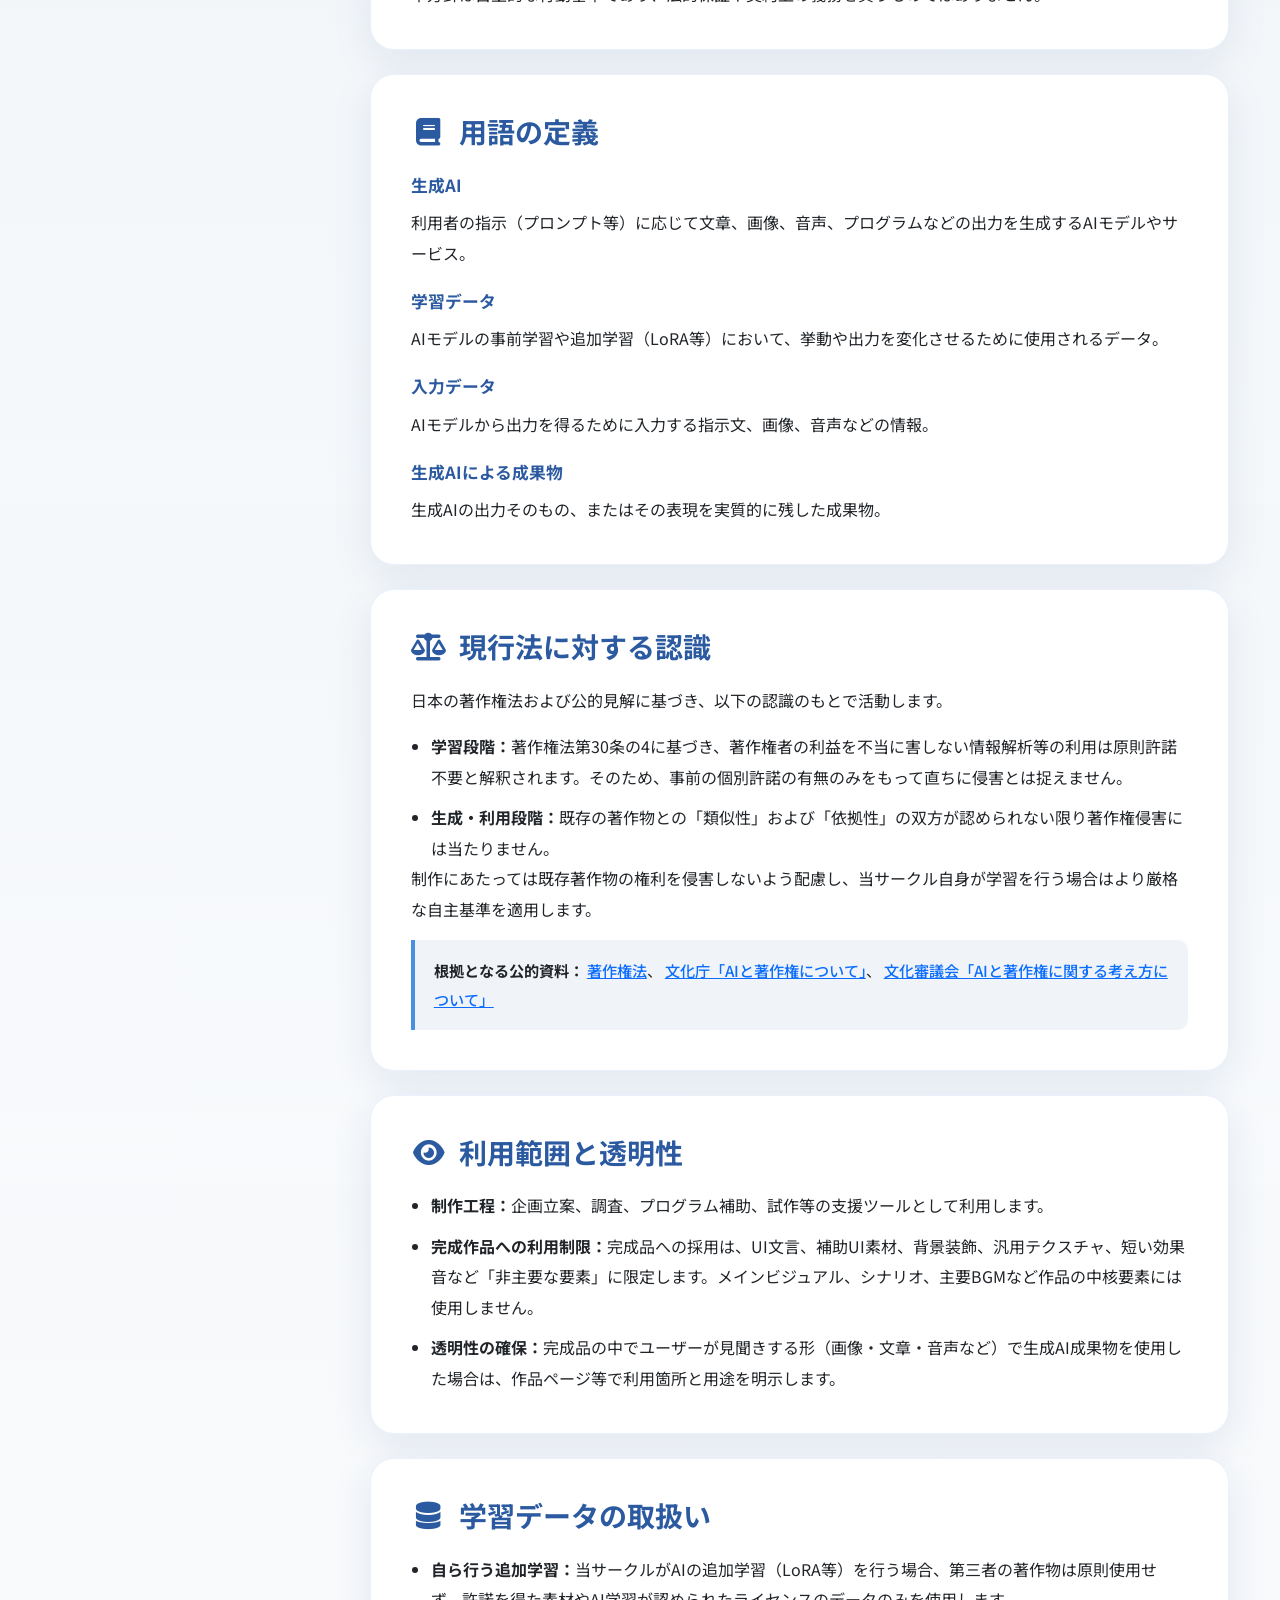
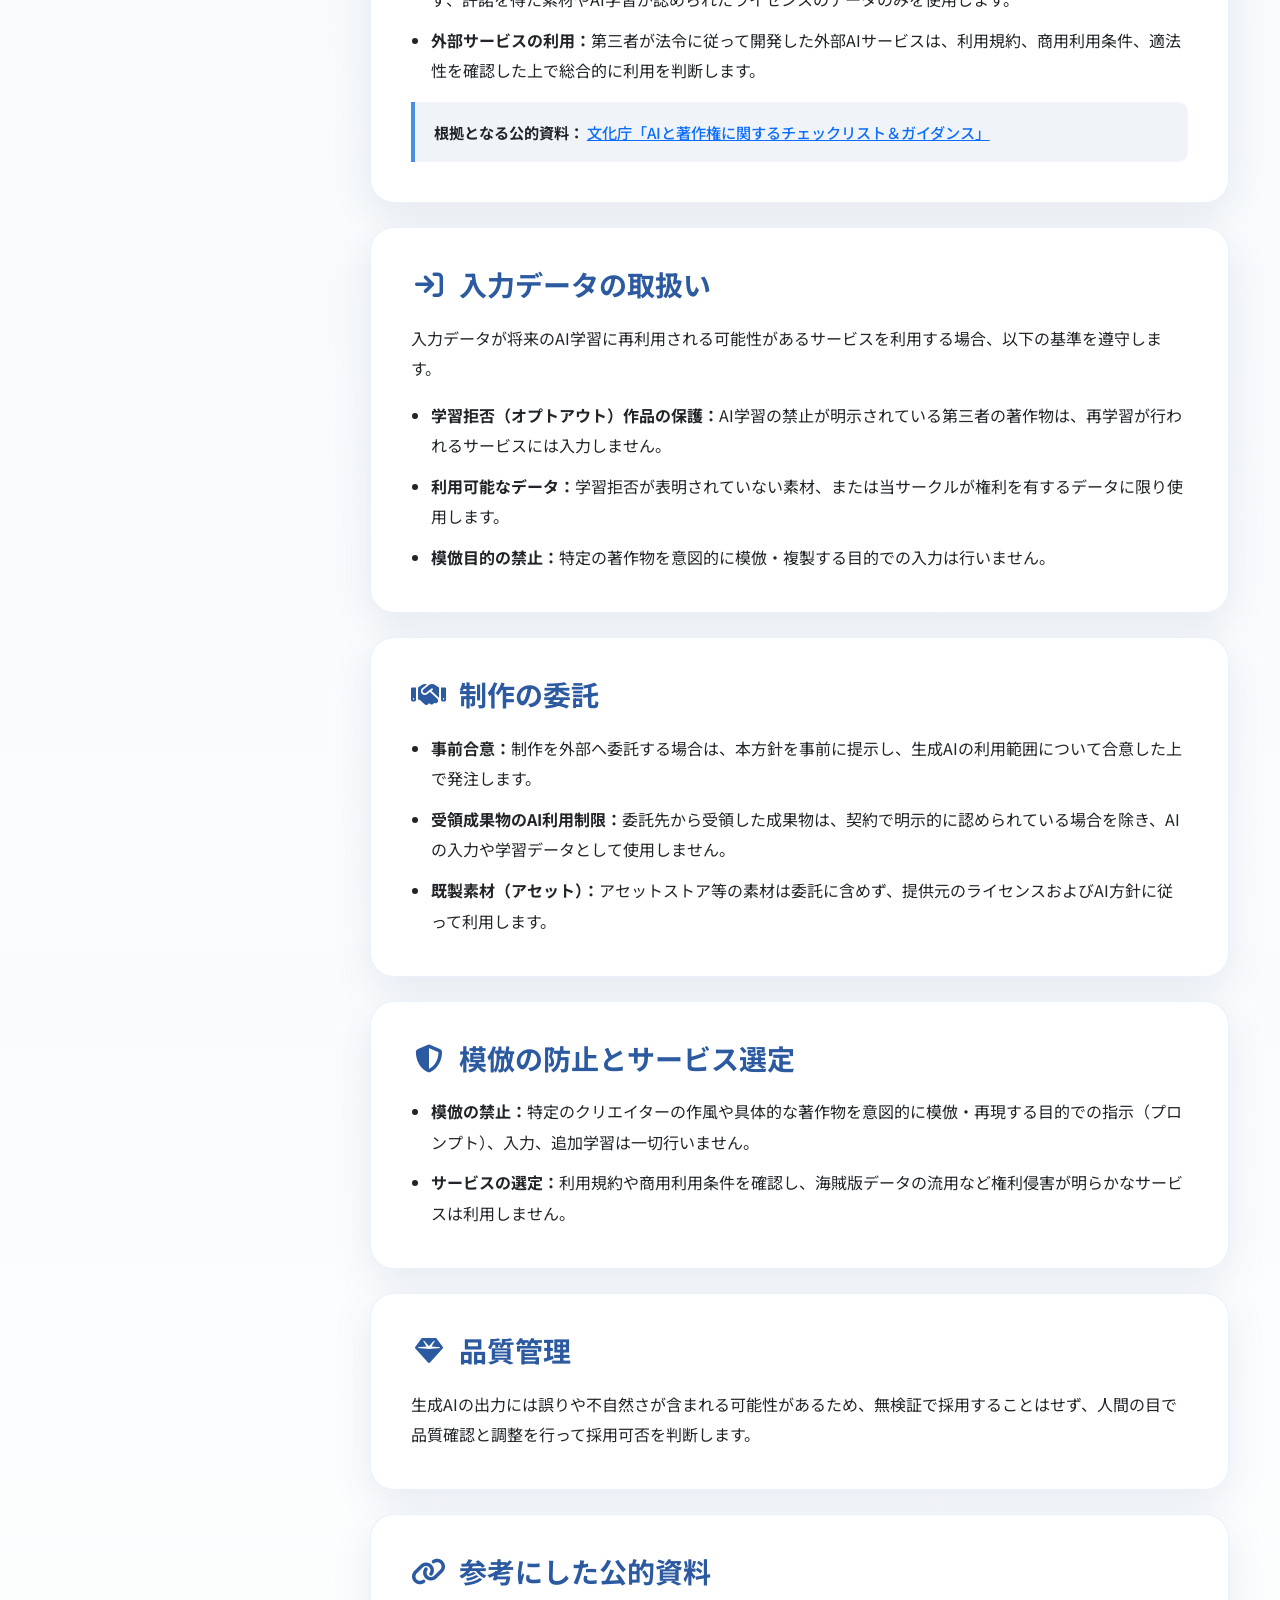
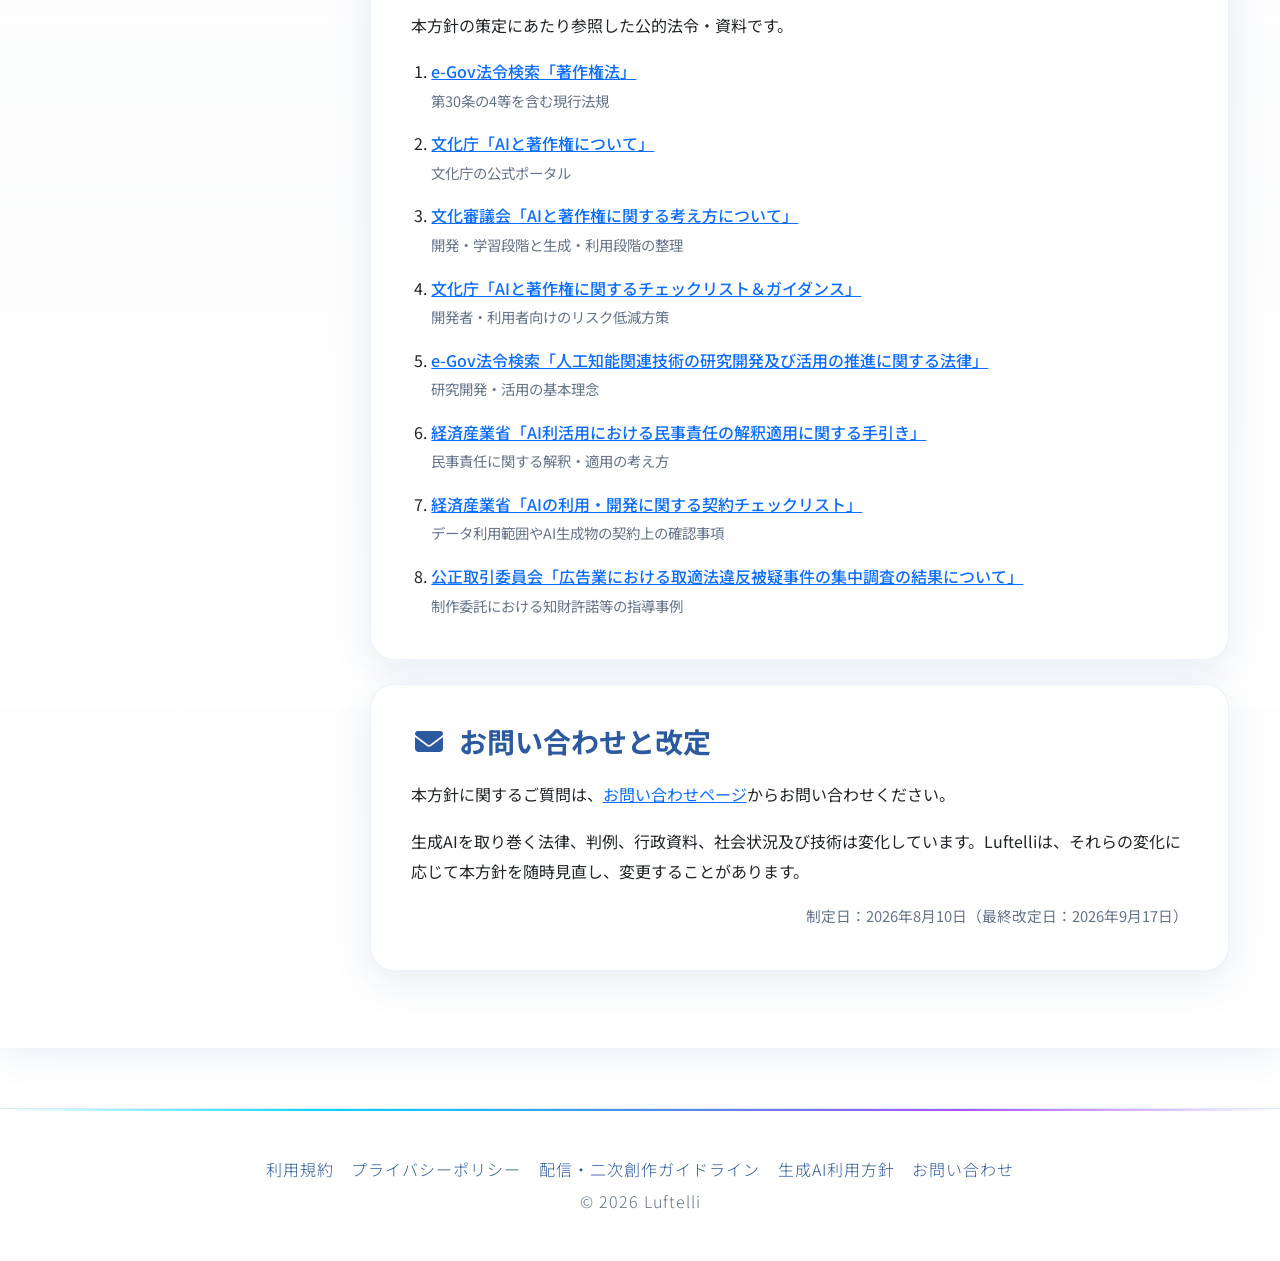
==== commit 94faaaf4: "[update] 生成AI利用方針の表現修正とREADMEの不要情報削除" ====
--- a/ai-policy.html
+++ b/ai-policy.html
@@ -104,27 +104,26 @@
                         <div class="row g-4">
                             <div class="col-lg-6">
                                 <section class="summary-column summary-do">
-                                    <h3 class="summary-title"><i class="fas fa-circle-check me-2" aria-hidden="true"></i>AIを用いて行うこと</h3>
+                                    <h3 class="summary-title"><i class="fas fa-circle-check me-2" aria-hidden="true"></i>行うこと</h3>
                                     <ul class="policy-points">
-                                        <li><strong>制作工程での利用：</strong>企画、文章、画像、音声、プログラムなど、制作活動全般で生成AIを利用します。</li>
-                                        <li><strong>最終成果物への利用：</strong>利用は限定的とし、UI文言・補助的なUI素材、背景装飾、汎用テクスチャ、短い効果音などの非主要要素に限ります。</li>
-                                        <li><strong>透明性：</strong>ユーザーから見える形で使用した生成AIによる成果物は、作品ごとのページで利用箇所や用途を示します。</li>
-                                        <li><strong>サービス選定：</strong>第三者が適用法令に従って開発した生成AIは、学習データへの個別許諾の有無だけで一律に除外せず、公開情報、利用規約、商用利用条件及び適用法令を踏まえて利用を判断します。</li>
-                                        <li><strong>自ら行う学習：</strong>第三者の著作物は原則として学習データに使用しません。使用する場合は、事前に許諾を得るか、AI学習が認められたライセンスに基づいて使用します。</li>
-                                        <li><strong>制作の委託：</strong>本方針について双方が合意できる相手に依頼します。</li>
-                                        <li><strong>品質：</strong>生成AIの特性と用途を考慮し、最終成果物として必要な品質を作品ごとに判断します。</li>
+                                        <li><strong>制作補助としての活用：</strong>企画、文章推敲、プログラミング等の補助ツールとして利用します。</li>
+                                        <li><strong>非主要要素への限定利用：</strong>完成品への採用は、UI文言や背景装飾、効果音などの補助素材に限ります。</li>
+                                        <li><strong>利用箇所の明示：</strong>完成品で見聞きできる成果物は、作品ページ等で利用用途を公開します。</li>
+                                        <li><strong>適法なサービス選定：</strong>法令および利用規約、商用条件を遵守した外部サービスを利用します。</li>
+                                        <li><strong>許諾素材での追加学習：</strong>当サークルが学習を行う場合は、許諾を得た素材や適切なライセンスのみを用います。</li>
+                                        <li><strong>人の手による品質管理：</strong>誤りや不自然さがないか確認し、完成品に必要な品質を判断します。</li>
                                     </ul>
                                 </section>
                             </div>
                             <div class="col-lg-6">
                                 <section class="summary-column summary-dont">
-                                    <h3 class="summary-title"><i class="fas fa-ban me-2" aria-hidden="true"></i>AIを用いて行わないこと</h3>
+                                    <h3 class="summary-title"><i class="fas fa-ban me-2" aria-hidden="true"></i>行わないこと</h3>
                                     <ul class="policy-points">
-                                        <li><strong>模倣・再現：</strong>特定のクリエイターによる具体的な著作物を意図的に模倣又は再現する目的で、生成AIへの指示、入力、学習データの収集又は追加学習を行いません。</li>
-                                        <li><strong>作品のメイン要素：</strong>作品の中核となるキャラクター、主要なビジュアル、シナリオ、音楽その他の主要な表現又は体験には、生成AIによる成果物を使用しません。</li>
-                                        <li><strong>AI学習を拒否している著作物：</strong>入力を将来のAI学習に使用するサービスへ、AI学習を明示的に拒否している著作物を入力しません。</li>
-                                        <li><strong>委託先から受領した成果物：</strong>入力データ又は学習データとしての利用が明確に認められている場合を除き、使用しません。</li>
-                                        <li><strong>権利侵害：</strong>権利侵害が明らかな生成AIモデル又はサービスは利用しません。</li>
+                                        <li><strong>特定の作家・作品の模倣：</strong>意図的な作風の模倣や再現を目的とした指示・入力・学習は行いません。</li>
+                                        <li><strong>作品の中核要素への利用：</strong>メインビジュアル、シナリオ、主要BGMなどの核となる表現には使用しません。</li>
+                                        <li><strong>学習拒否作品の入力：</strong>再学習が行われるサービスへ、学習禁止が明示された作品を入力しません。</li>
+                                        <li><strong>委託成果物の無断AI利用：</strong>外部委託で受領した成果物を、無断でAIの学習や入力に使用しません。</li>
+                                        <li><strong>違法なサービスの利用：</strong>著作権侵害が明らかなAIモデルやサービスは利用しません。</li>
                                     </ul>
                                 </section>
                             </div>
@@ -136,10 +135,9 @@
                 <article class="card" id="position">
                     <div class="card-body">
                         <h2 class="section-heading"><i class="fas fa-compass" aria-hidden="true"></i>方針の位置づけ</h2>
-                        <p>Luftelliは、生成AIを創作を支援し、表現や制作の可能性を広げる技術として、制作活動全般で利用します。本方針は、生成AIに対するLuftelliの現在の認識、スタンス及び自主的な利用方針を示すものです。</p>
-                        <p>本方針は、文章、画像、音声、映像、プログラムその他のコンテンツを生成する生成AIの利用を対象とします。生成AI以外のAI技術について方針を定める必要が生じた場合は、その利用目的及び影響に応じて別途検討します。</p>
-                        <p>第三者による生成AIを利用した二次創作及びLuftelliの公開コンテンツの入力データ又は学習データとしての利用には、<a href="content-guidelines.html">配信・二次創作ガイドライン</a>が適用されます。本方針自体が第三者に利用許諾を与えるものではありません。</p>
-                        <p class="mb-0">本方針は、個別の事案に対する法的見解、第三者に対する保証又は契約上の約束を示すものではなく、Luftelliが適用法令を超える法的義務若しくは責任を引き受けるものではありません。法的責任の有無及び範囲は、適用される法令並びに個別具体的な事情に基づいて判断されます。</p>
+                        <p>Luftelliは、生成AIを創作を支援し表現の可能性を広げる補助技術として制作活動で活用します。本方針は、生成AIに対する当サークルのスタンスと自主的な利用基準を示すものです。</p>
+                        <p>第三者による当サークル作品のAI二次創作や、公開コンテンツのAI学習・入力への利用については、<a href="content-guidelines.html">配信・二次創作ガイドライン</a>が適用されます。</p>
+                        <p class="mb-0">本方針は自主的な行動基準であり、法的保証や契約上の義務を負うものではありません。</p>
                     </div>
                 </article>
 
@@ -149,13 +147,13 @@
                         <h2 class="section-heading"><i class="fas fa-book" aria-hidden="true"></i>用語の定義</h2>
                         <dl class="definition-list">
                             <dt>生成AI</dt>
-                            <dd>本方針では、データから学習した傾向や関係をもとに、利用者からの指示又は入力に応じて、文章、画像、音声、映像、プログラムその他の新たな出力を生成するAIモデル、システム又はサービスをいいます。</dd>
+                            <dd>利用者の指示（プロンプト等）に応じて文章、画像、音声、プログラムなどの出力を生成するAIモデルやサービス。</dd>
                             <dt>学習データ</dt>
-                            <dd>生成AIモデルの新規作成、事前学習、ファインチューニング又は追加学習において、モデルのパラメーター、出力傾向その他の挙動を形成又は変更するために使用されるデータをいいます。</dd>
+                            <dd>AIモデルの事前学習や追加学習（LoRA等）において、挙動や出力を変化させるために使用されるデータ。</dd>
                             <dt>入力データ</dt>
-                            <dd>既存の生成AIモデルを使用して個別の成果物を得るために入力するプロンプト、指示文、画像、文章、音声その他の情報をいいます。入力データは、生成処理に使用したという事実のみをもって学習データになるものではありません。</dd>
+                            <dd>AIモデルから出力を得るために入力する指示文、画像、音声などの情報。</dd>
                             <dt>生成AIによる成果物</dt>
-                            <dd>生成AIの出力そのもの、又は生成AIの出力における表現上の特徴を実質的に残した成果物をいいます。</dd>
+                            <dd>生成AIの出力そのもの、またはその表現を実質的に残した成果物。</dd>
                         </dl>
                     </div>
                 </article>
@@ -164,15 +162,17 @@
                 <article class="card" id="law">
                     <div class="card-body">
                         <h2 class="section-heading"><i class="fas fa-scale-balanced" aria-hidden="true"></i>現行法に対する認識</h2>
-                        <p>Luftelliは、日本の現行法上、生成AI技術及び生成AIを利用すること自体が、直ちに違法又は著作権侵害となるものではないと認識しています。</p>
-                        <p>AIの開発・学習段階では、著作物に表現された思想又は感情の享受を目的としない情報解析等について、著作権法第30条の4の要件を満たす場合、著作権者の許諾なく著作物を利用できる場合があります。一方、享受目的が併存する場合や、著作権者の利益を不当に害する場合など、同条が適用されない場合もあります。</p>
-                        <p>生成・利用段階では、生成AIによる成果物に既存の著作物との類似性及び依拠性が認められる場合、著作権侵害となり得ます。また、生成する行為と、公開、配信又は販売などに利用する行為とでは、法的評価が異なる場合があります。</p>
-                        <p class="mb-0">Luftelliは、生成AIを利用して公開する成果物について、現行法令に基づいて対応します。また、法律、判例、行政資料、社会状況及び技術の変化を踏まえ、必要に応じて本方針を見直します。</p>
+                        <p>日本の著作権法および公的見解に基づき、以下の認識のもとで活動します。</p>
+                        <ul class="policy-points">
+                            <li><strong>学習段階：</strong>著作権法第30条の4に基づき、著作権者の利益を不当に害しない情報解析等の利用は原則許諾不要と解釈されます。そのため、事前の個別許諾の有無のみをもって直ちに侵害とは捉えません。</li>
+                            <li><strong>生成・利用段階：</strong>既存の著作物との「類似性」および「依拠性」の双方が認められない限り著作権侵害には当たりません。</li>
+                        </ul>
+                        <p class="mb-0">制作にあたっては既存著作物の権利を侵害しないよう配慮し、当サークル自身が学習を行う場合はより厳格な自主基準を適用します。</p>
                         <div class="source-note">
                             <strong>根拠となる公的資料：</strong>
-                            <a href="https://laws.e-gov.go.jp/law/345AC0000000048" target="blank">e-Gov法令検索「著作権法」</a>、
+                            <a href="https://laws.e-gov.go.jp/law/345AC0000000048" target="blank">著作権法</a>、
                             <a href="https://www.bunka.go.jp/seisaku/chosakuken/aiandcopyright.html" target="blank">文化庁「AIと著作権について」</a>、
-                            <a href="https://www.bunka.go.jp/seisaku/bunkashingikai/chosakuken/bunkakai/69/pdf/94022801_01.pdf" target="blank">文化庁「AIと著作権に関する考え方について」</a>
+                            <a href="https://www.bunka.go.jp/seisaku/bunkashingikai/chosakuken/bunkakai/69/pdf/94022801_01.pdf" target="blank">文化審議会「AIと著作権に関する考え方について」</a>
                         </div>
                     </div>
                 </article>
@@ -181,8 +181,11 @@
                 <article class="card" id="scope">
                     <div class="card-body">
                         <h2 class="section-heading"><i class="fas fa-eye" aria-hidden="true"></i>利用範囲と透明性</h2>
-                        <p>生成AIは、企画、調査、文章、画像、音声、映像、3D素材、プログラム、品質改善その他の制作活動全般で利用します。一方、生成AIによる成果物の最終成果物への利用は限定的とし、UI文言、補助的なUI素材、背景の小さな装飾物、汎用的なテクスチャ、短い効果音など、作品の主要な表現又は体験を構成しない要素に限ります。作品の中核となるキャラクター、主要なビジュアル、シナリオ、音楽その他の主要な表現又は体験には使用しません。</p>
-                        <p class="mb-0">作品ごとの表示対象は、画像、文章、音声など、最終成果物においてユーザーが見たり聞いたりできる範囲で使用した生成AIによる成果物です。企画検討、開発補助、プログラム生成など、ユーザーから直接確認できない制作工程については、個別の利用内容を表示しません。</p>
+                        <ul class="policy-points">
+                            <li><strong>制作工程：</strong>企画立案、調査、プログラム補助、試作等の支援ツールとして利用します。</li>
+                            <li><strong>完成作品への利用制限：</strong>完成品への採用は、UI文言、補助UI素材、背景装飾、汎用テクスチャ、短い効果音など「非主要な要素」に限定します。メインビジュアル、シナリオ、主要BGMなど作品の中核要素には使用しません。</li>
+                            <li><strong>透明性の確保：</strong>完成品の中でユーザーが見聞きする形（画像・文章・音声など）で生成AI成果物を使用した場合は、作品ページ等で利用箇所と用途を明示します。</li>
+                        </ul>
                     </div>
                 </article>
 
@@ -190,17 +193,13 @@
                 <article class="card" id="training-data">
                     <div class="card-body">
                         <h2 class="section-heading"><i class="fas fa-database" aria-hidden="true"></i>学習データの取扱い</h2>
-                        <h3 class="h5 fw-bold mt-1">Luftelli自身が学習を行う場合</h3>
-                        <p>Luftelli自身が生成AIモデルの新規作成、ファインチューニング又は追加学習を行う場合、第三者が著作権を有する具体的な著作物は、原則として学習データに使用しません。使用する場合は、事前に著作権者から許諾を得るか、AI学習への利用が認められたライセンスに基づいて使用します。</p>
-                        <p>この自主基準は、著作権法上、権利者の許諾なく著作物を情報解析等に利用できる場合があることを否定するものではありません。法令上求められる範囲を超えて、Luftelliが自主的に慎重な取扱いを行うための方針です。</p>
-
-                        <h3 class="h5 fw-bold mt-4">第三者が開発した生成AIを利用する場合</h3>
-                        <p>Luftelli自身が無許諾での学習を原則として行わないという自主方針は、第三者が適用法令に従って著作物を学習データに利用し、開発又は提供している生成AIモデル及びサービスの利用を制限するものではありません。</p>
-                        <p class="mb-0">第三者の生成AIモデルの学習データに著作物が含まれていること、又は個々の著作物について著作権者から個別の許諾を得ていないことのみを理由として、その生成AIの利用を除外するものではありません。Luftelliは、公開されている情報、利用規約、商用利用条件及び適用法令を踏まえて、利用するサービスを判断します。</p>
+                        <ul class="policy-points">
+                            <li><strong>自ら行う追加学習：</strong>当サークルがAIの追加学習（LoRA等）を行う場合、第三者の著作物は原則使用せず、許諾を得た素材やAI学習が認められたライセンスのデータのみを使用します。</li>
+                            <li><strong>外部サービスの利用：</strong>第三者が法令に従って開発した外部AIサービスは、利用規約、商用利用条件、適法性を確認した上で総合的に利用を判断します。</li>
+                        </ul>
                         <div class="source-note">
                             <strong>根拠となる公的資料：</strong>
-                            文化庁は、AI学習データの収集等には原則として著作権法第30条の4が適用される一方、創作的表現を出力させる目的の追加学習等では適用されない場合があるとの考え方を示しています。
-                            <a href="https://www.bunka.go.jp/seisaku/chosakuken/pdf/94097701_01.pdf" target="blank">「AIと著作権に関するチェックリスト＆ガイダンス」</a>
+                            <a href="https://www.bunka.go.jp/seisaku/chosakuken/pdf/94097701_01.pdf" target="blank">文化庁「AIと著作権に関するチェックリスト＆ガイダンス」</a>
                         </div>
                     </div>
                 </article>
@@ -209,10 +208,12 @@
                 <article class="card" id="input-data">
                     <div class="card-body">
                         <h2 class="section-heading"><i class="fas fa-arrow-right-to-bracket" aria-hidden="true"></i>入力データの取扱い</h2>
-                        <p>生成AIサービスによっては、入力データがサービス提供者による将来のモデルの学習又は更新に使用される場合があります。この場合、当該入力データは、その学習又は更新の過程において学習データとして扱われます。</p>
-                        <p>Luftelliは、入力データを学習又は更新に使用する生成AIサービスを利用する際、著作権者がウェブサイト、利用条件、権利表記その他の方法により、当該著作物をAIの学習データとして利用することを明示的に拒否している場合、その具体的な著作物を入力データとして使用しません。ただし、著作権者から個別に許諾を得た場合はこの限りではありません。</p>
-                        <p>AI学習への利用を拒否する意思が明示されていない著作物、AI学習への利用が認められた著作物、又は必要な許諾を得た著作物については、適用法令及び生成AIサービスの利用規約に従い、入力データとして使用することがあります。</p>
-                        <p class="mb-0">この規定は、著作物の入力又は利用が法令上許されるかどうかの確認を不要とするものではありません。また、特定の具体的な著作物を意図的に模倣又は再現する目的で入力する行為は、上記にかかわらず行いません。</p>
+                        <p>入力データが将来のAI学習に再利用される可能性があるサービスを利用する場合、以下の基準を遵守します。</p>
+                        <ul class="policy-points">
+                            <li><strong>学習拒否（オプトアウト）作品の保護：</strong>AI学習の禁止が明示されている第三者の著作物は、再学習が行われるサービスには入力しません。</li>
+                            <li><strong>利用可能なデータ：</strong>学習拒否が表明されていない素材、または当サークルが権利を有するデータに限り使用します。</li>
+                            <li><strong>模倣目的の禁止：</strong>特定の著作物を意図的に模倣・複製する目的での入力は行いません。</li>
+                        </ul>
                     </div>
                 </article>
 
@@ -220,10 +221,11 @@
                 <article class="card" id="outsourcing">
                     <div class="card-body">
                         <h2 class="section-heading"><i class="fas fa-handshake" aria-hidden="true"></i>制作の委託</h2>
-                        <p>本方針における「制作の委託」には、作品全体の制作だけでなく、イラスト、画像、音楽、効果音、音声、映像、3Dモデル、文章、プログラムその他の素材又は制作工程の全部若しくは一部を第三者へ依頼することを含みます。委託先には、法人、個人事業主、フリーランスその他の個人クリエイターを含みます。</p>
-                        <p>Luftelliが制作を委託する場合は、事前に本方針を示し、その内容について双方が合意できる相手にのみ依頼します。具体的な取扱いは、委託先との協議により個別に定めます。</p>
-                        <p>委託先から受領した成果物は、委託先の方針及び個別の契約において、入力データ又は学習データとしての利用が明確に認められている場合に限り使用します。利用が認められていることが明確でない場合は使用しません。</p>
-                        <p class="mb-0">素材販売サイト、素材集又はアセットストアなどから取得する既製素材は、制作の委託には含みません。これらの素材は、個別のライセンス、提供元の利用条件及び制作者が示す方針に従って利用します。</p>
+                        <ul class="policy-points">
+                            <li><strong>事前合意：</strong>制作を外部へ委託する場合は、本方針を事前に提示し、生成AIの利用範囲について合意した上で発注します。</li>
+                            <li><strong>受領成果物のAI利用制限：</strong>委託先から受領した成果物は、契約で明示的に認められている場合を除き、AIの入力や学習データとして使用しません。</li>
+                            <li><strong>既製素材（アセット）：</strong>アセットストア等の素材は委託に含めず、提供元のライセンスおよびAI方針に従って利用します。</li>
+                        </ul>
                     </div>
                 </article>
 
@@ -231,8 +233,10 @@
                 <article class="card" id="imitation">
                     <div class="card-body">
                         <h2 class="section-heading"><i class="fas fa-shield-halved" aria-hidden="true"></i>模倣の防止とサービス選定</h2>
-                        <p>特定のクリエイターによる具体的な著作物を意図的に模倣又は再現する目的で、生成AIへの指示、著作物の入力、学習又は追加学習を行いません。</p>
-                        <p class="mb-0">外部の生成AIモデル又はサービスを利用する場合は、公開されている情報、利用規約及び商用利用条件を確認します。権利侵害が明らかな生成AIモデル又はサービスは利用しません。</p>
+                        <ul class="policy-points">
+                            <li><strong>模倣の禁止：</strong>特定のクリエイターの作風や具体的な著作物を意図的に模倣・再現する目的での指示（プロンプト）、入力、追加学習は一切行いません。</li>
+                            <li><strong>サービスの選定：</strong>利用規約や商用利用条件を確認し、海賊版データの流用など権利侵害が明らかなサービスは利用しません。</li>
+                        </ul>
                     </div>
                 </article>
 
@@ -240,7 +244,7 @@
                 <article class="card" id="quality">
                     <div class="card-body">
                         <h2 class="section-heading"><i class="fas fa-gem" aria-hidden="true"></i>品質管理</h2>
-                        <p class="mb-0">生成AIの出力には、不正確な情報、意図しない表現又は品質上の問題が含まれる可能性があります。Luftelliは、生成AIの特性と利用目的を考慮し、最終成果物としての採用可否及び必要な品質を作品ごとに判断します。</p>
+                        <p class="mb-0">生成AIの出力には誤りや不自然さが含まれる可能性があるため、無検証で採用することはせず、人間の目で品質確認と調整を行って採用可否を判断します。</p>
                     </div>
                 </article>
 
@@ -248,39 +252,39 @@
                 <article class="card" id="references">
                     <div class="card-body">
                         <h2 class="section-heading"><i class="fas fa-link" aria-hidden="true"></i>参考にした公的資料</h2>
-                        <p>本方針の現行法に関する記述は、以下の日本政府及び行政機関による法令・資料を参照しています。</p>
+                        <p>本方針の策定にあたり参照した公的法令・資料です。</p>
                         <ol class="reference-list">
                             <li>
                                 <a href="https://laws.e-gov.go.jp/law/345AC0000000048" target="blank">e-Gov法令検索「著作権法」</a>
-                                <span class="reference-meta">著作権法第30条の4を含む現行法令</span>
+                                <span class="reference-meta">第30条の4等を含む現行法規</span>
                             </li>
                             <li>
                                 <a href="https://www.bunka.go.jp/seisaku/chosakuken/aiandcopyright.html" target="blank">文化庁「AIと著作権について」</a>
-                                <span class="reference-meta">文化庁がAIと著作権に関する資料を集約している公式ページ</span>
-                            </li>
-                            <li>
-                                <a href="https://www.bunka.go.jp/seisaku/bunkashingikai/chosakuken/bunkakai/69/pdf/94022801_01.pdf" target="blank">文化審議会著作権分科会法制度小委員会「AIと著作権に関する考え方について」</a>
-                                <span class="reference-meta">2024年3月15日取りまとめ。開発・学習段階と生成・利用段階の考え方</span>
+                                <span class="reference-meta">文化庁の公式ポータル</span>
+                            </li>
+                            <li>
+                                <a href="https://www.bunka.go.jp/seisaku/bunkashingikai/chosakuken/bunkakai/69/pdf/94022801_01.pdf" target="blank">文化審議会「AIと著作権に関する考え方について」</a>
+                                <span class="reference-meta">開発・学習段階と生成・利用段階の整理</span>
                             </li>
                             <li>
                                 <a href="https://www.bunka.go.jp/seisaku/chosakuken/pdf/94097701_01.pdf" target="blank">文化庁「AIと著作権に関するチェックリスト＆ガイダンス」</a>
-                                <span class="reference-meta">2024年7月31日公表。AI開発者・提供者・利用者向けのリスク低減方策</span>
+                                <span class="reference-meta">開発者・利用者向けのリスク低減方策</span>
                             </li>
                             <li>
                                 <a href="https://laws.e-gov.go.jp/law/507AC0000000053" target="blank">e-Gov法令検索「人工知能関連技術の研究開発及び活用の推進に関する法律」</a>
-                                <span class="reference-meta">AIの研究開発・活用の推進と、適正な実施及び透明性に関する基本理念</span>
+                                <span class="reference-meta">研究開発・活用の基本理念</span>
                             </li>
                             <li>
                                 <a href="https://www.meti.go.jp/shingikai/mono_info_service/ai_utilization_civil/20260409_guideline.html" target="blank">経済産業省「AI利活用における民事責任の解釈適用に関する手引き」</a>
-                                <span class="reference-meta">2026年公表。AI利用時の民事責任に関する現行法の解釈・適用の考え方</span>
+                                <span class="reference-meta">民事責任に関する解釈・適用の考え方</span>
                             </li>
                             <li>
                                 <a href="https://www.meti.go.jp/press/2024/02/20250218003/20250218003.html" target="blank">経済産業省「AIの利用・開発に関する契約チェックリスト」</a>
-                                <span class="reference-meta">2025年公表。提供データの利用範囲、AI生成物の利用条件及びリスク分配など、AI利用契約の確認事項</span>
+                                <span class="reference-meta">データ利用範囲やAI生成物の契約上の確認事項</span>
                             </li>
                             <li>
                                 <a href="https://www.jftc.go.jp/houdou/pressrelease/2026/jun/260629_koukoku.html" target="blank">公正取引委員会「広告業における取適法違反被疑事件の集中調査の結果について」</a>
-                                <span class="reference-meta">2026年公表。制作委託における発注内容、知的財産権の譲渡・許諾及び条件変更の明示に関する指導事例</span>
+                                <span class="reference-meta">制作委託における知財許諾等の指導事例</span>
                             </li>
                         </ol>
                     </div>
@@ -292,7 +296,7 @@
                         <h2 class="section-heading"><i class="fas fa-envelope" aria-hidden="true"></i>お問い合わせと改定</h2>
                         <p>本方針に関するご質問は、<a href="contact.html">お問い合わせページ</a>からお問い合わせください。</p>
                         <p>生成AIを取り巻く法律、判例、行政資料、社会状況及び技術は変化しています。Luftelliは、それらの変化に応じて本方針を随時見直し、変更することがあります。</p>
-                        <p class="policy-meta mb-0">制定日：2026年8月10日</p>
+                        <p class="policy-meta mb-0">制定日：2026年8月10日（最終改定日：2026年9月17日）</p>
                     </div>
                 </article>
             </div>
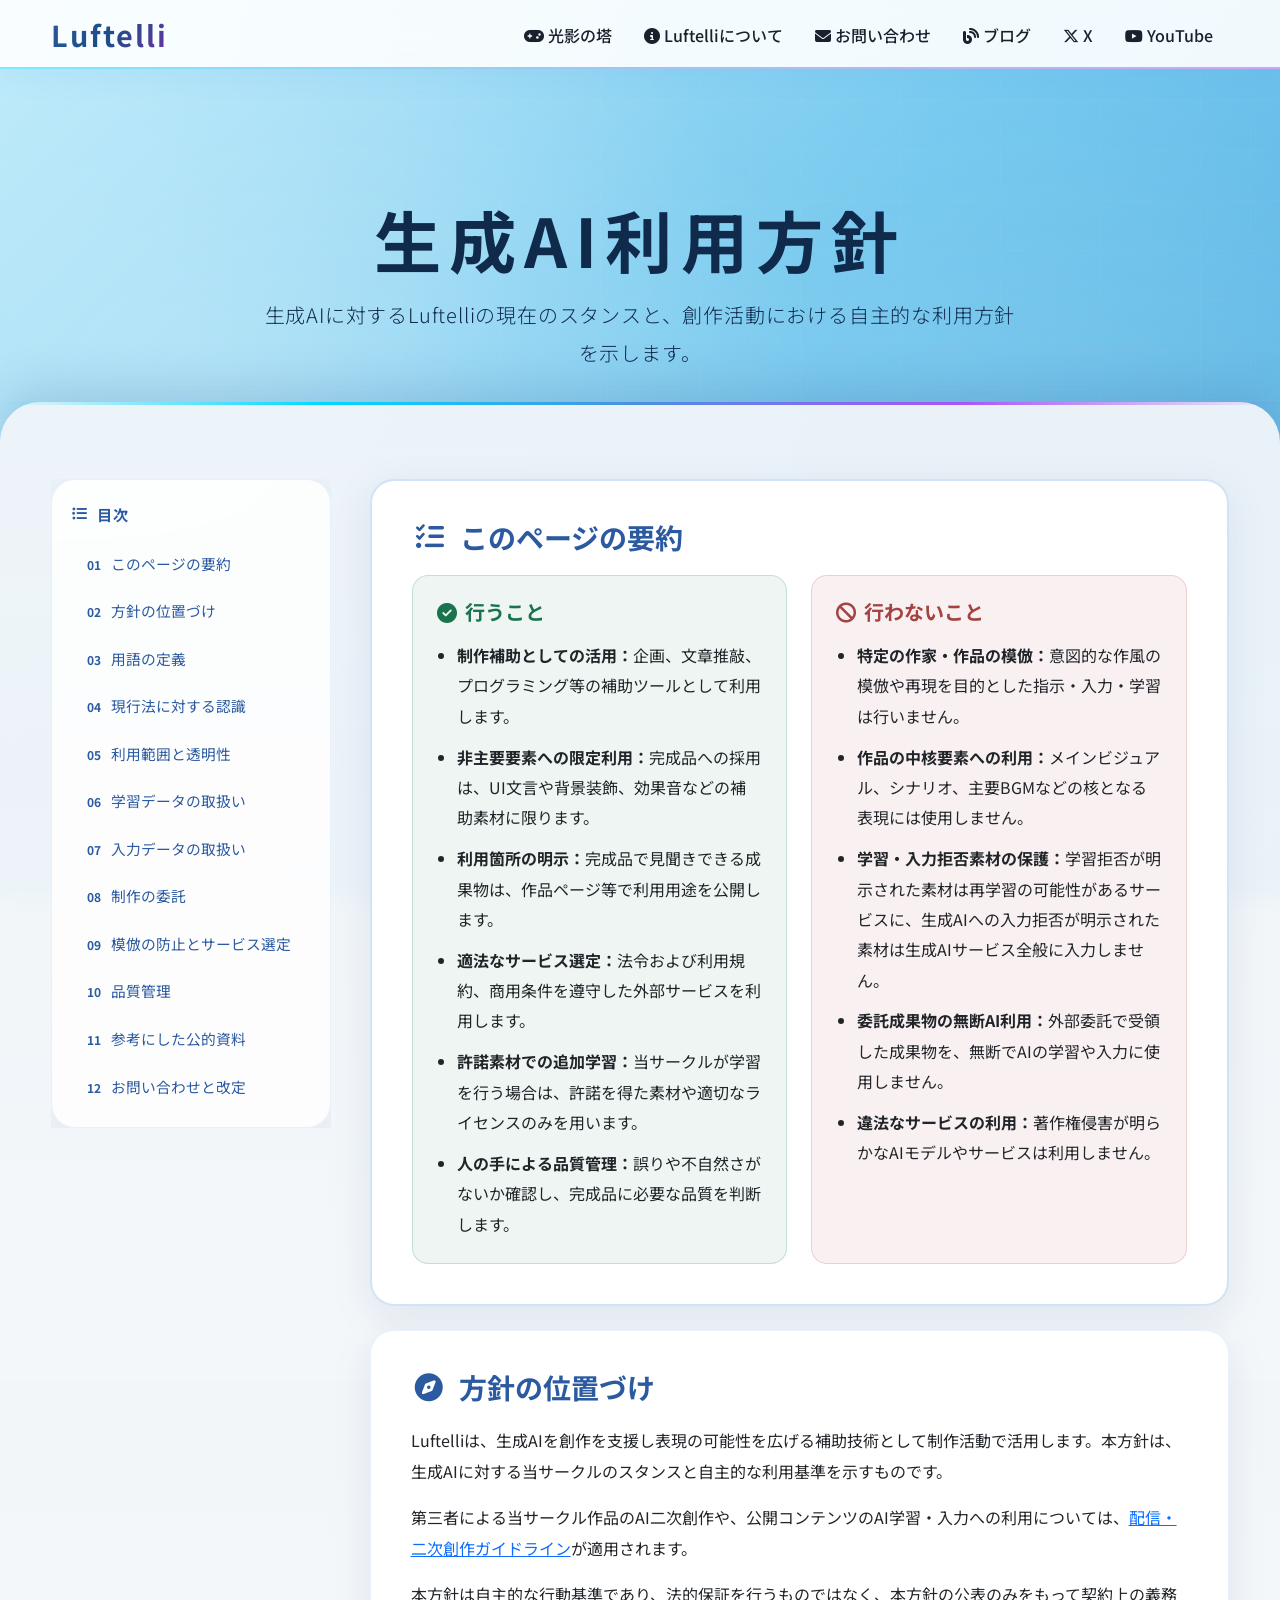
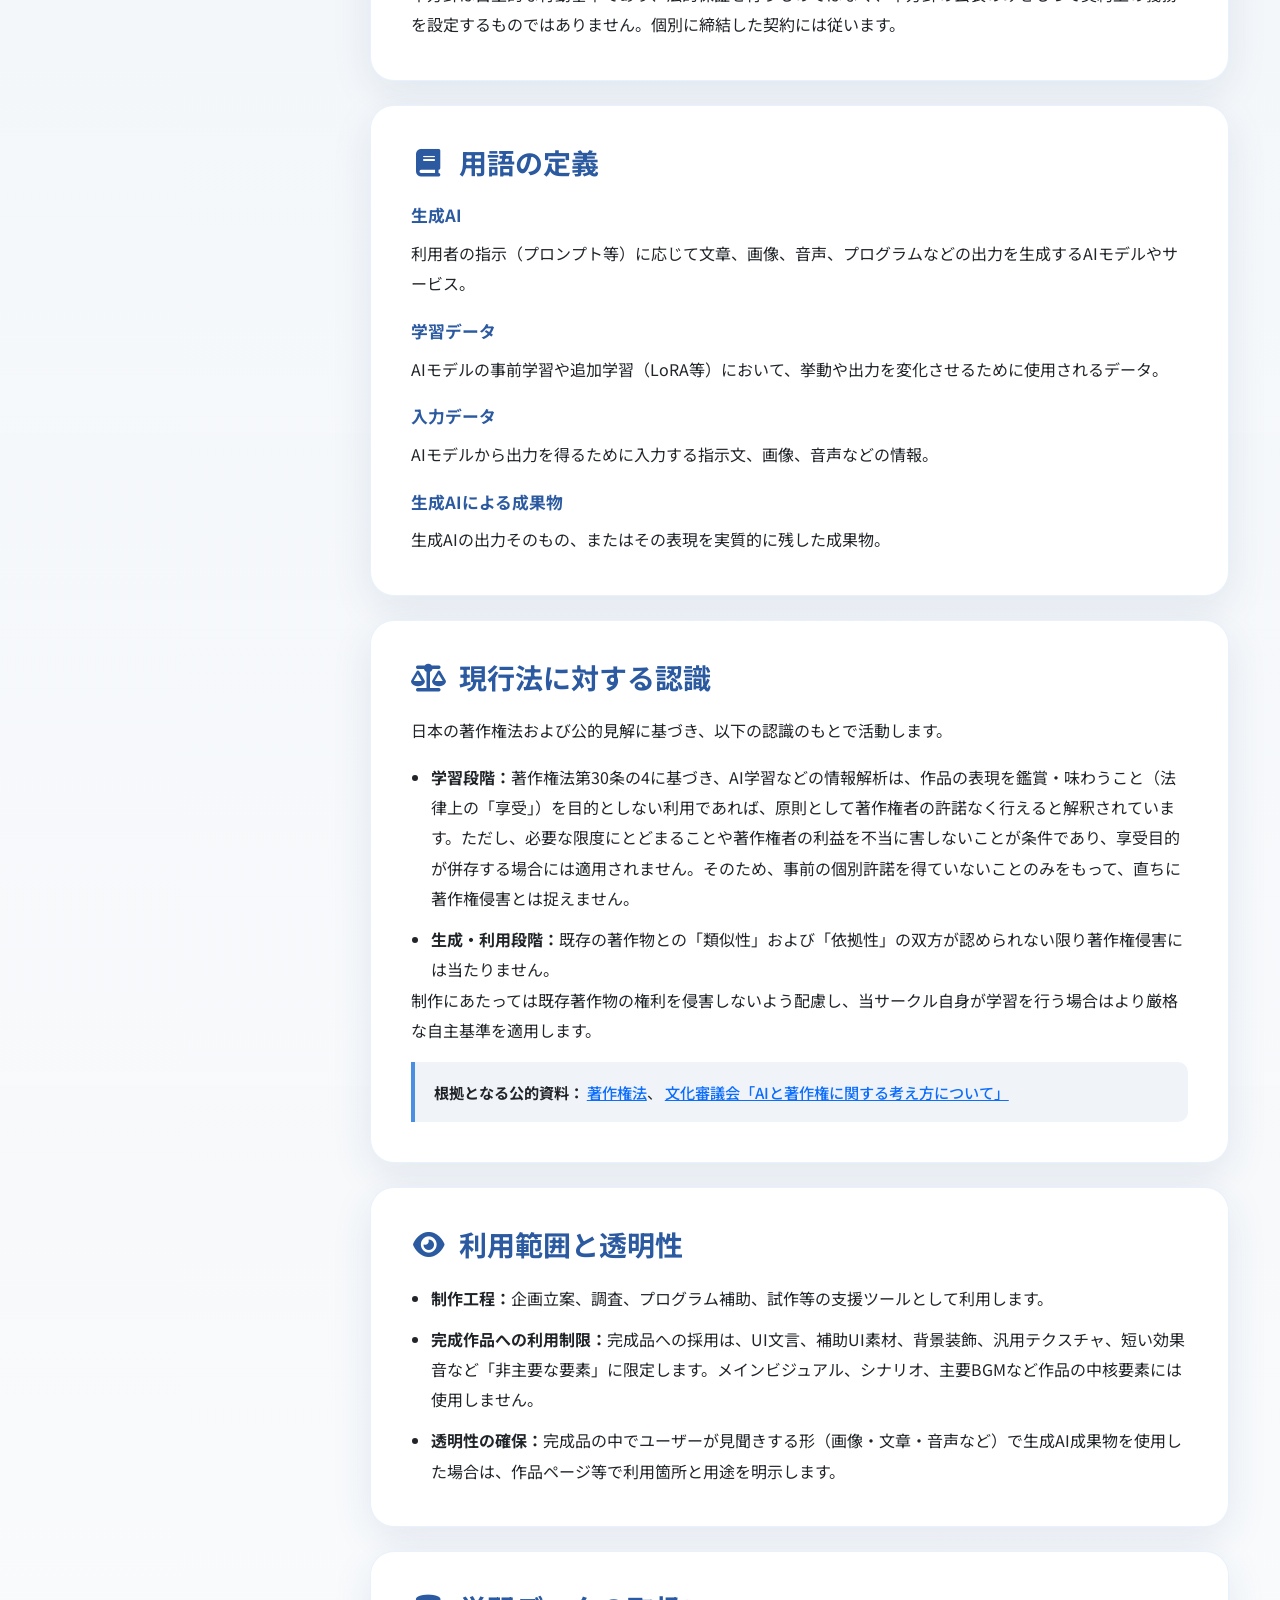
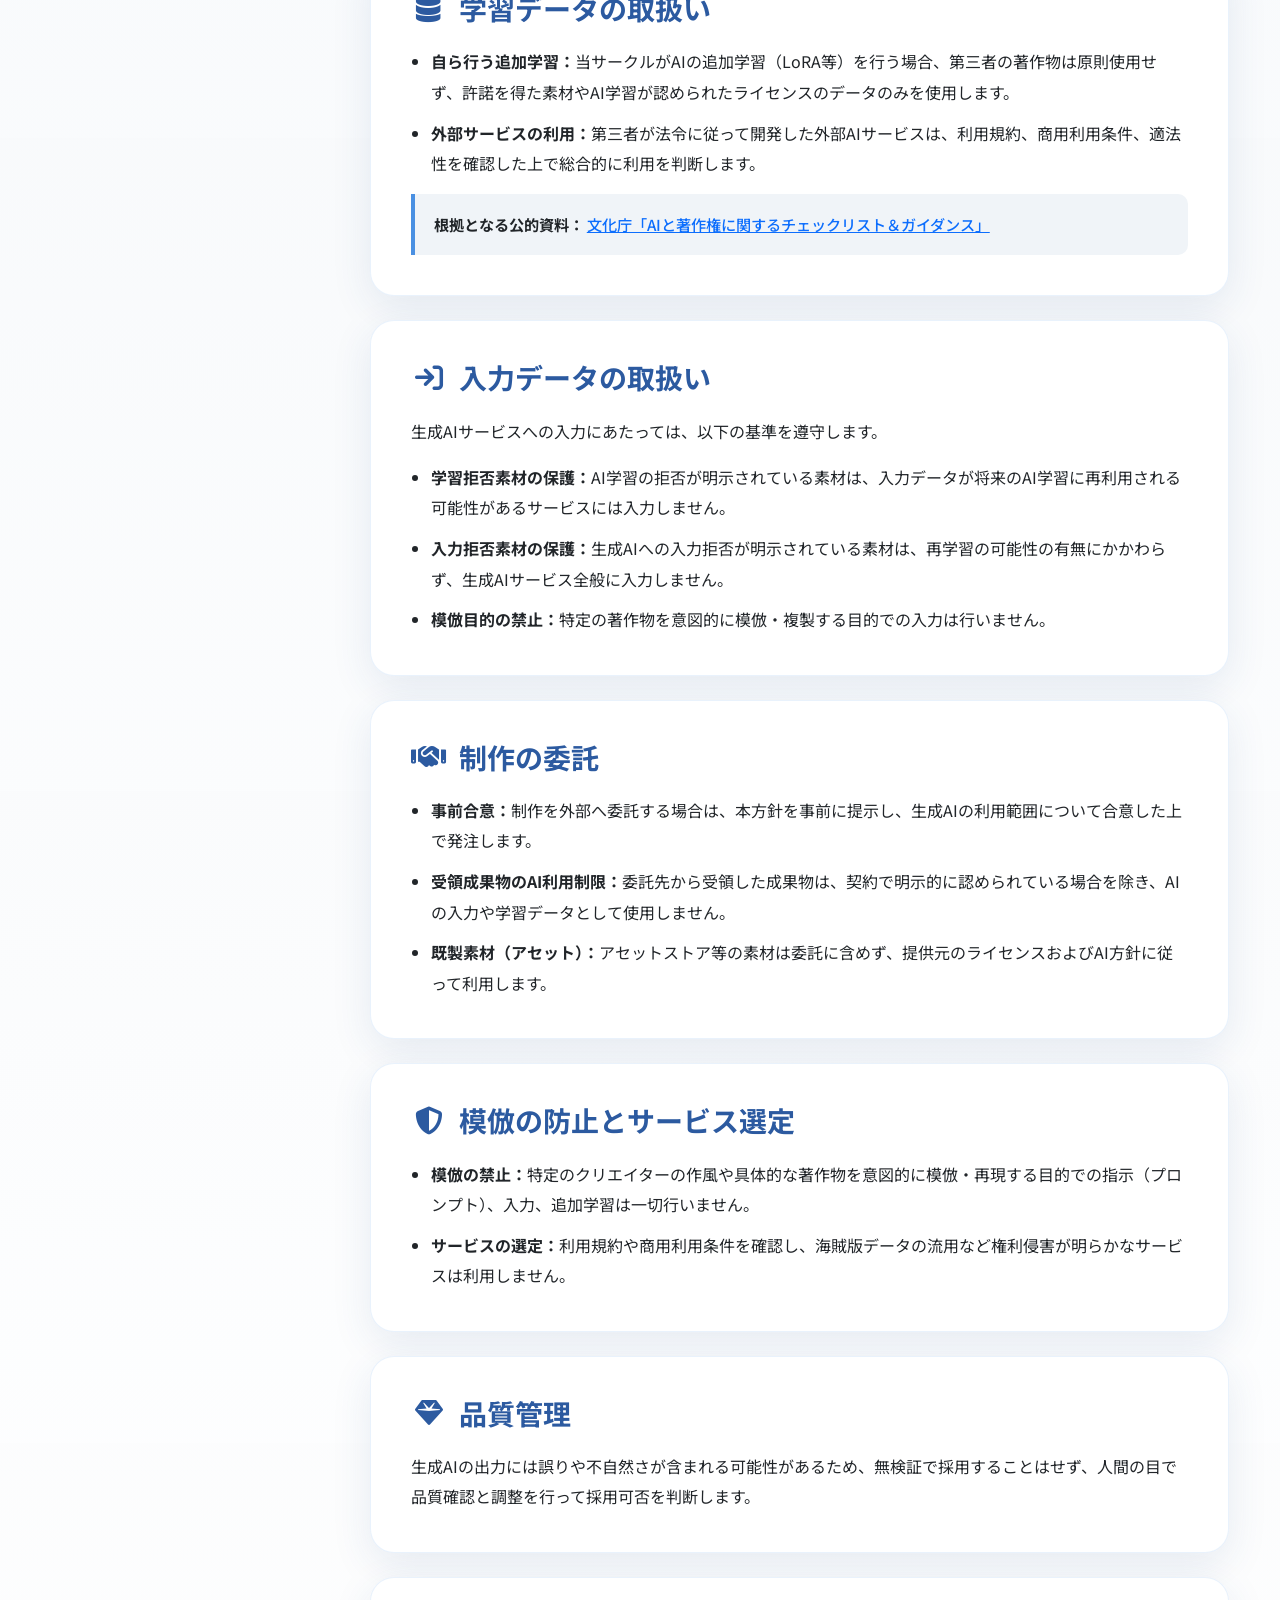
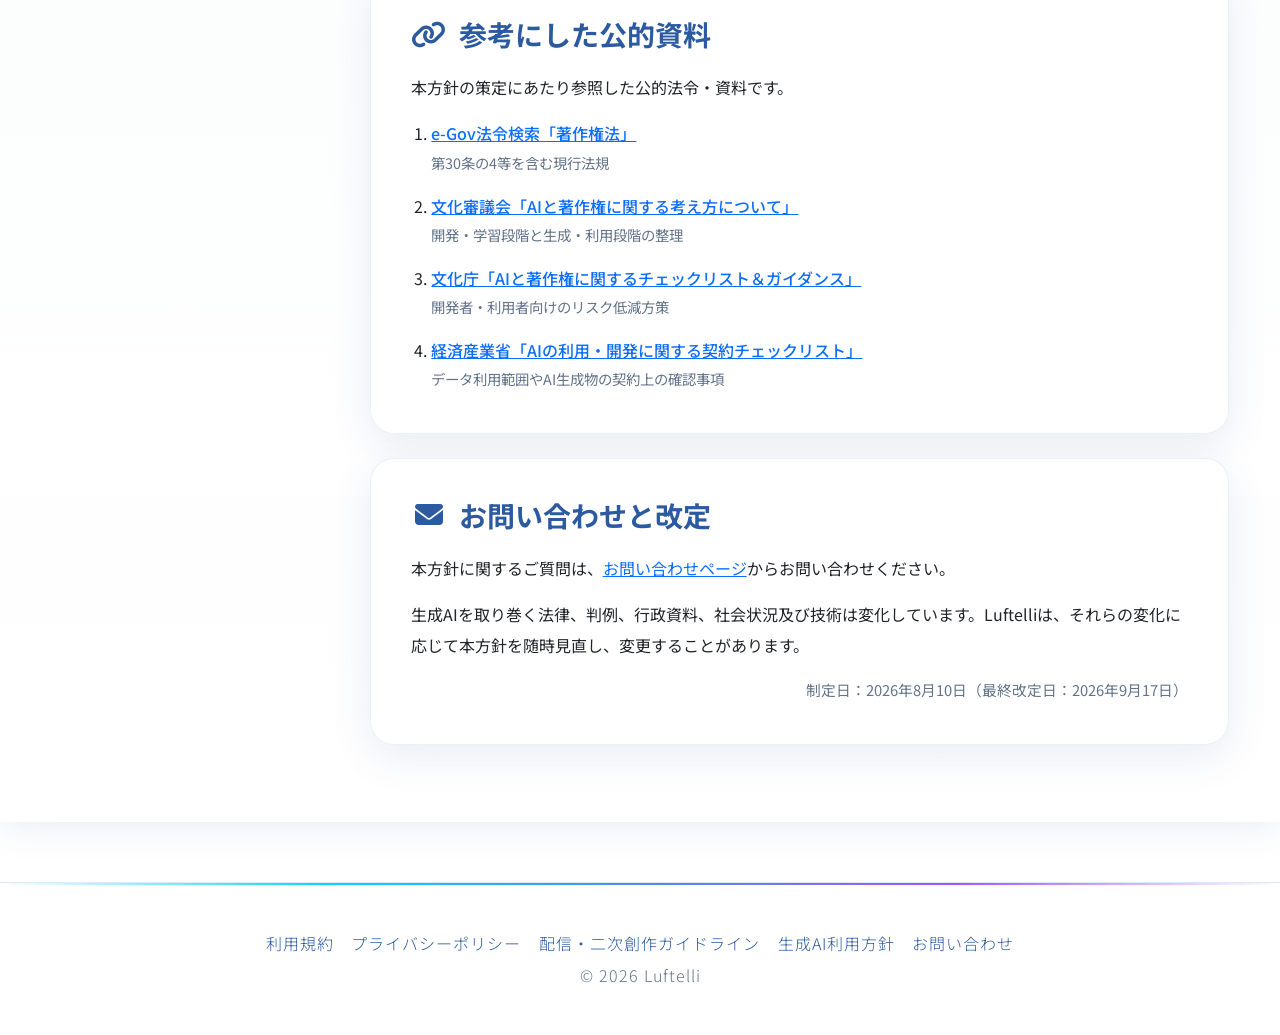
==== commit bf6917cf: "[update] 生成AI利用方針の表現を明確化し、法的保証に関する文言を修正" ====
--- a/ai-policy.html
+++ b/ai-policy.html
@@ -121,7 +121,7 @@
                                     <ul class="policy-points">
                                         <li><strong>特定の作家・作品の模倣：</strong>意図的な作風の模倣や再現を目的とした指示・入力・学習は行いません。</li>
                                         <li><strong>作品の中核要素への利用：</strong>メインビジュアル、シナリオ、主要BGMなどの核となる表現には使用しません。</li>
-                                        <li><strong>学習拒否作品の入力：</strong>再学習が行われるサービスへ、学習禁止が明示された作品を入力しません。</li>
+                                        <li><strong>学習・入力拒否素材の保護：</strong>学習拒否が明示された素材は再学習の可能性があるサービスに、生成AIへの入力拒否が明示された素材は生成AIサービス全般に入力しません。</li>
                                         <li><strong>委託成果物の無断AI利用：</strong>外部委託で受領した成果物を、無断でAIの学習や入力に使用しません。</li>
                                         <li><strong>違法なサービスの利用：</strong>著作権侵害が明らかなAIモデルやサービスは利用しません。</li>
                                     </ul>
@@ -137,7 +137,7 @@
                         <h2 class="section-heading"><i class="fas fa-compass" aria-hidden="true"></i>方針の位置づけ</h2>
                         <p>Luftelliは、生成AIを創作を支援し表現の可能性を広げる補助技術として制作活動で活用します。本方針は、生成AIに対する当サークルのスタンスと自主的な利用基準を示すものです。</p>
                         <p>第三者による当サークル作品のAI二次創作や、公開コンテンツのAI学習・入力への利用については、<a href="content-guidelines.html">配信・二次創作ガイドライン</a>が適用されます。</p>
-                        <p class="mb-0">本方針は自主的な行動基準であり、法的保証や契約上の義務を負うものではありません。</p>
+                        <p class="mb-0">本方針は自主的な行動基準であり、法的保証を行うものではなく、本方針の公表のみをもって契約上の義務を設定するものではありません。個別に締結した契約には従います。</p>
                     </div>
                 </article>
 
@@ -164,14 +164,13 @@
                         <h2 class="section-heading"><i class="fas fa-scale-balanced" aria-hidden="true"></i>現行法に対する認識</h2>
                         <p>日本の著作権法および公的見解に基づき、以下の認識のもとで活動します。</p>
                         <ul class="policy-points">
-                            <li><strong>学習段階：</strong>著作権法第30条の4に基づき、著作権者の利益を不当に害しない情報解析等の利用は原則許諾不要と解釈されます。そのため、事前の個別許諾の有無のみをもって直ちに侵害とは捉えません。</li>
+                            <li><strong>学習段階：</strong>著作権法第30条の4に基づき、AI学習などの情報解析は、作品の表現を鑑賞・味わうこと（法律上の「享受」）を目的としない利用であれば、原則として著作権者の許諾なく行えると解釈されています。ただし、必要な限度にとどまることや著作権者の利益を不当に害しないことが条件であり、享受目的が併存する場合には適用されません。そのため、事前の個別許諾を得ていないことのみをもって、直ちに著作権侵害とは捉えません。</li>
                             <li><strong>生成・利用段階：</strong>既存の著作物との「類似性」および「依拠性」の双方が認められない限り著作権侵害には当たりません。</li>
                         </ul>
                         <p class="mb-0">制作にあたっては既存著作物の権利を侵害しないよう配慮し、当サークル自身が学習を行う場合はより厳格な自主基準を適用します。</p>
                         <div class="source-note">
                             <strong>根拠となる公的資料：</strong>
                             <a href="https://laws.e-gov.go.jp/law/345AC0000000048" target="blank">著作権法</a>、
-                            <a href="https://www.bunka.go.jp/seisaku/chosakuken/aiandcopyright.html" target="blank">文化庁「AIと著作権について」</a>、
                             <a href="https://www.bunka.go.jp/seisaku/bunkashingikai/chosakuken/bunkakai/69/pdf/94022801_01.pdf" target="blank">文化審議会「AIと著作権に関する考え方について」</a>
                         </div>
                     </div>
@@ -208,10 +207,10 @@
                 <article class="card" id="input-data">
                     <div class="card-body">
                         <h2 class="section-heading"><i class="fas fa-arrow-right-to-bracket" aria-hidden="true"></i>入力データの取扱い</h2>
-                        <p>入力データが将来のAI学習に再利用される可能性があるサービスを利用する場合、以下の基準を遵守します。</p>
-                        <ul class="policy-points">
-                            <li><strong>学習拒否（オプトアウト）作品の保護：</strong>AI学習の禁止が明示されている第三者の著作物は、再学習が行われるサービスには入力しません。</li>
-                            <li><strong>利用可能なデータ：</strong>学習拒否が表明されていない素材、または当サークルが権利を有するデータに限り使用します。</li>
+                        <p>生成AIサービスへの入力にあたっては、以下の基準を遵守します。</p>
+                        <ul class="policy-points">
+                            <li><strong>学習拒否素材の保護：</strong>AI学習の拒否が明示されている素材は、入力データが将来のAI学習に再利用される可能性があるサービスには入力しません。</li>
+                            <li><strong>入力拒否素材の保護：</strong>生成AIへの入力拒否が明示されている素材は、再学習の可能性の有無にかかわらず、生成AIサービス全般に入力しません。</li>
                             <li><strong>模倣目的の禁止：</strong>特定の著作物を意図的に模倣・複製する目的での入力は行いません。</li>
                         </ul>
                     </div>
@@ -257,10 +256,6 @@
                             <li>
                                 <a href="https://laws.e-gov.go.jp/law/345AC0000000048" target="blank">e-Gov法令検索「著作権法」</a>
                                 <span class="reference-meta">第30条の4等を含む現行法規</span>
-                            </li>
-                            <li>
-                                <a href="https://www.bunka.go.jp/seisaku/chosakuken/aiandcopyright.html" target="blank">文化庁「AIと著作権について」</a>
-                                <span class="reference-meta">文化庁の公式ポータル</span>
                             </li>
                             <li>
                                 <a href="https://www.bunka.go.jp/seisaku/bunkashingikai/chosakuken/bunkakai/69/pdf/94022801_01.pdf" target="blank">文化審議会「AIと著作権に関する考え方について」</a>
@@ -271,20 +266,8 @@
                                 <span class="reference-meta">開発者・利用者向けのリスク低減方策</span>
                             </li>
                             <li>
-                                <a href="https://laws.e-gov.go.jp/law/507AC0000000053" target="blank">e-Gov法令検索「人工知能関連技術の研究開発及び活用の推進に関する法律」</a>
-                                <span class="reference-meta">研究開発・活用の基本理念</span>
-                            </li>
-                            <li>
-                                <a href="https://www.meti.go.jp/shingikai/mono_info_service/ai_utilization_civil/20260409_guideline.html" target="blank">経済産業省「AI利活用における民事責任の解釈適用に関する手引き」</a>
-                                <span class="reference-meta">民事責任に関する解釈・適用の考え方</span>
-                            </li>
-                            <li>
                                 <a href="https://www.meti.go.jp/press/2024/02/20250218003/20250218003.html" target="blank">経済産業省「AIの利用・開発に関する契約チェックリスト」</a>
                                 <span class="reference-meta">データ利用範囲やAI生成物の契約上の確認事項</span>
-                            </li>
-                            <li>
-                                <a href="https://www.jftc.go.jp/houdou/pressrelease/2026/jun/260629_koukoku.html" target="blank">公正取引委員会「広告業における取適法違反被疑事件の集中調査の結果について」</a>
-                                <span class="reference-meta">制作委託における知財許諾等の指導事例</span>
                             </li>
                         </ol>
                     </div>
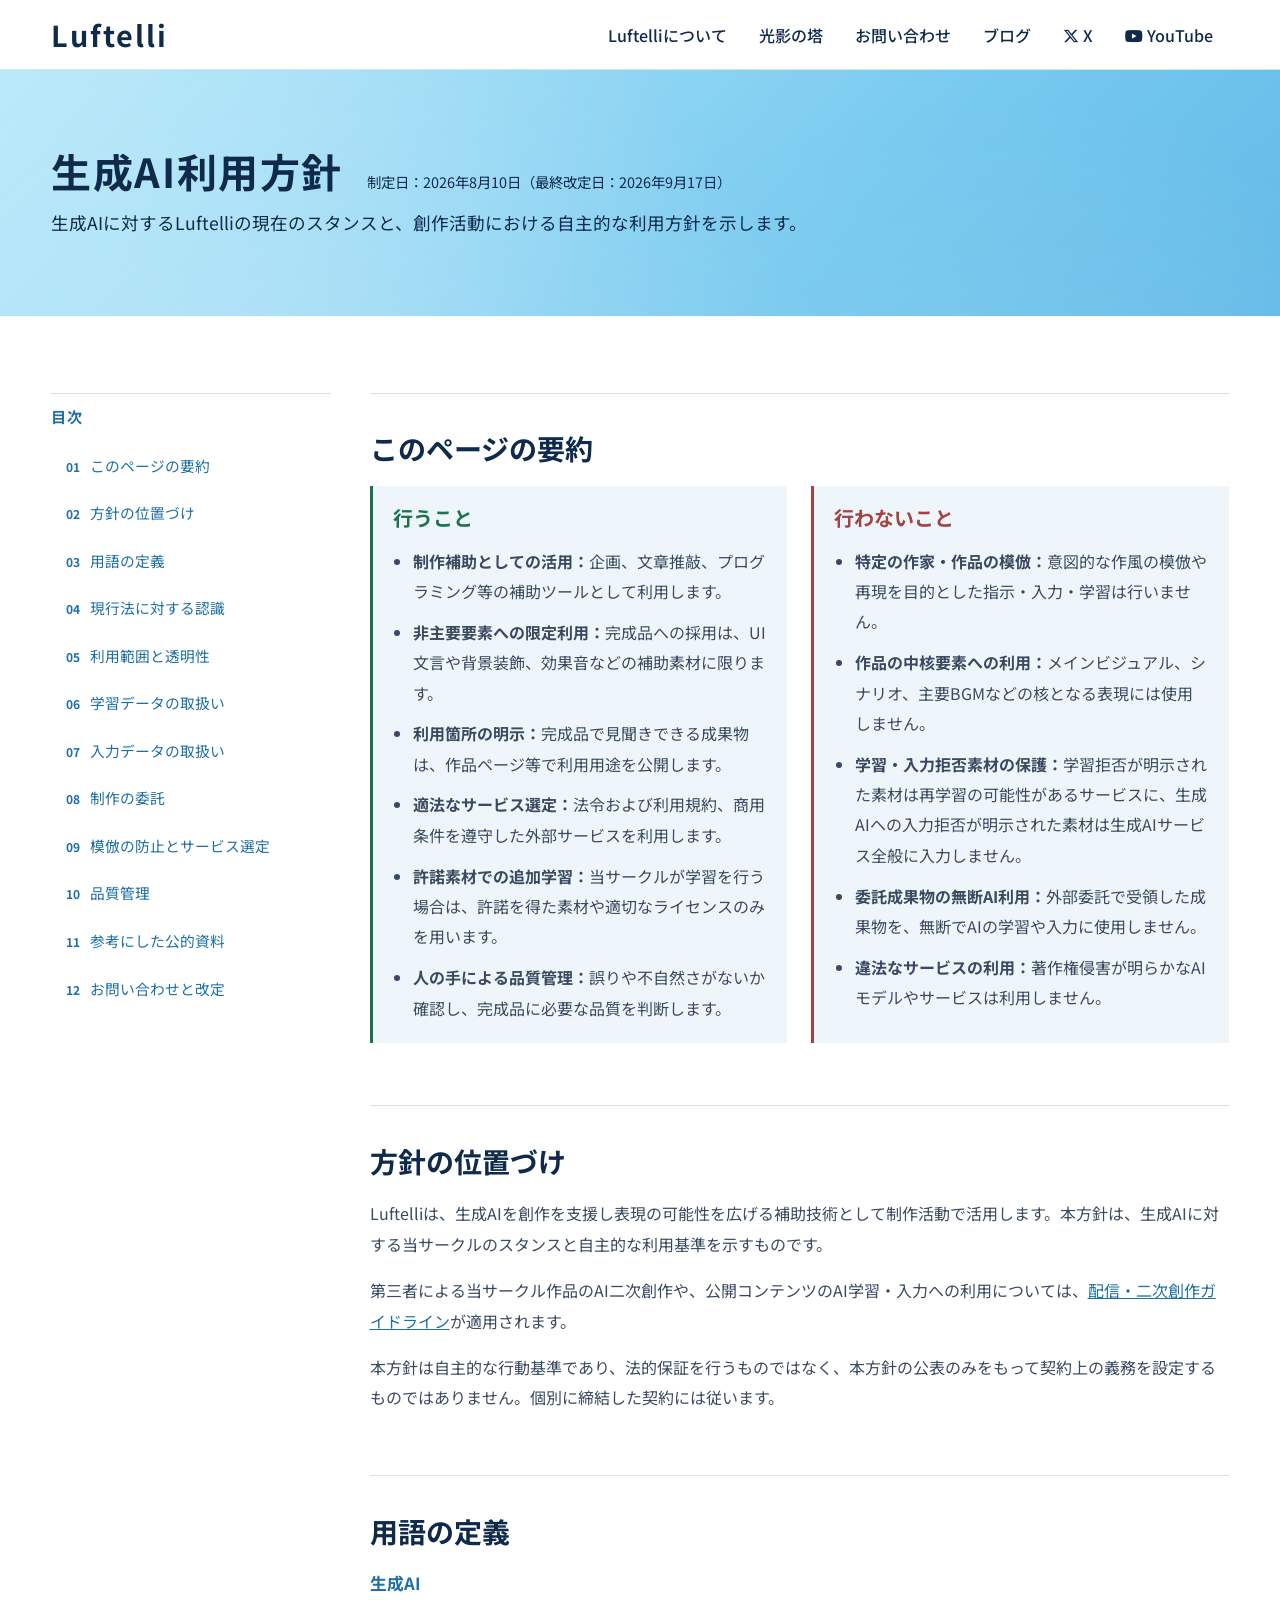
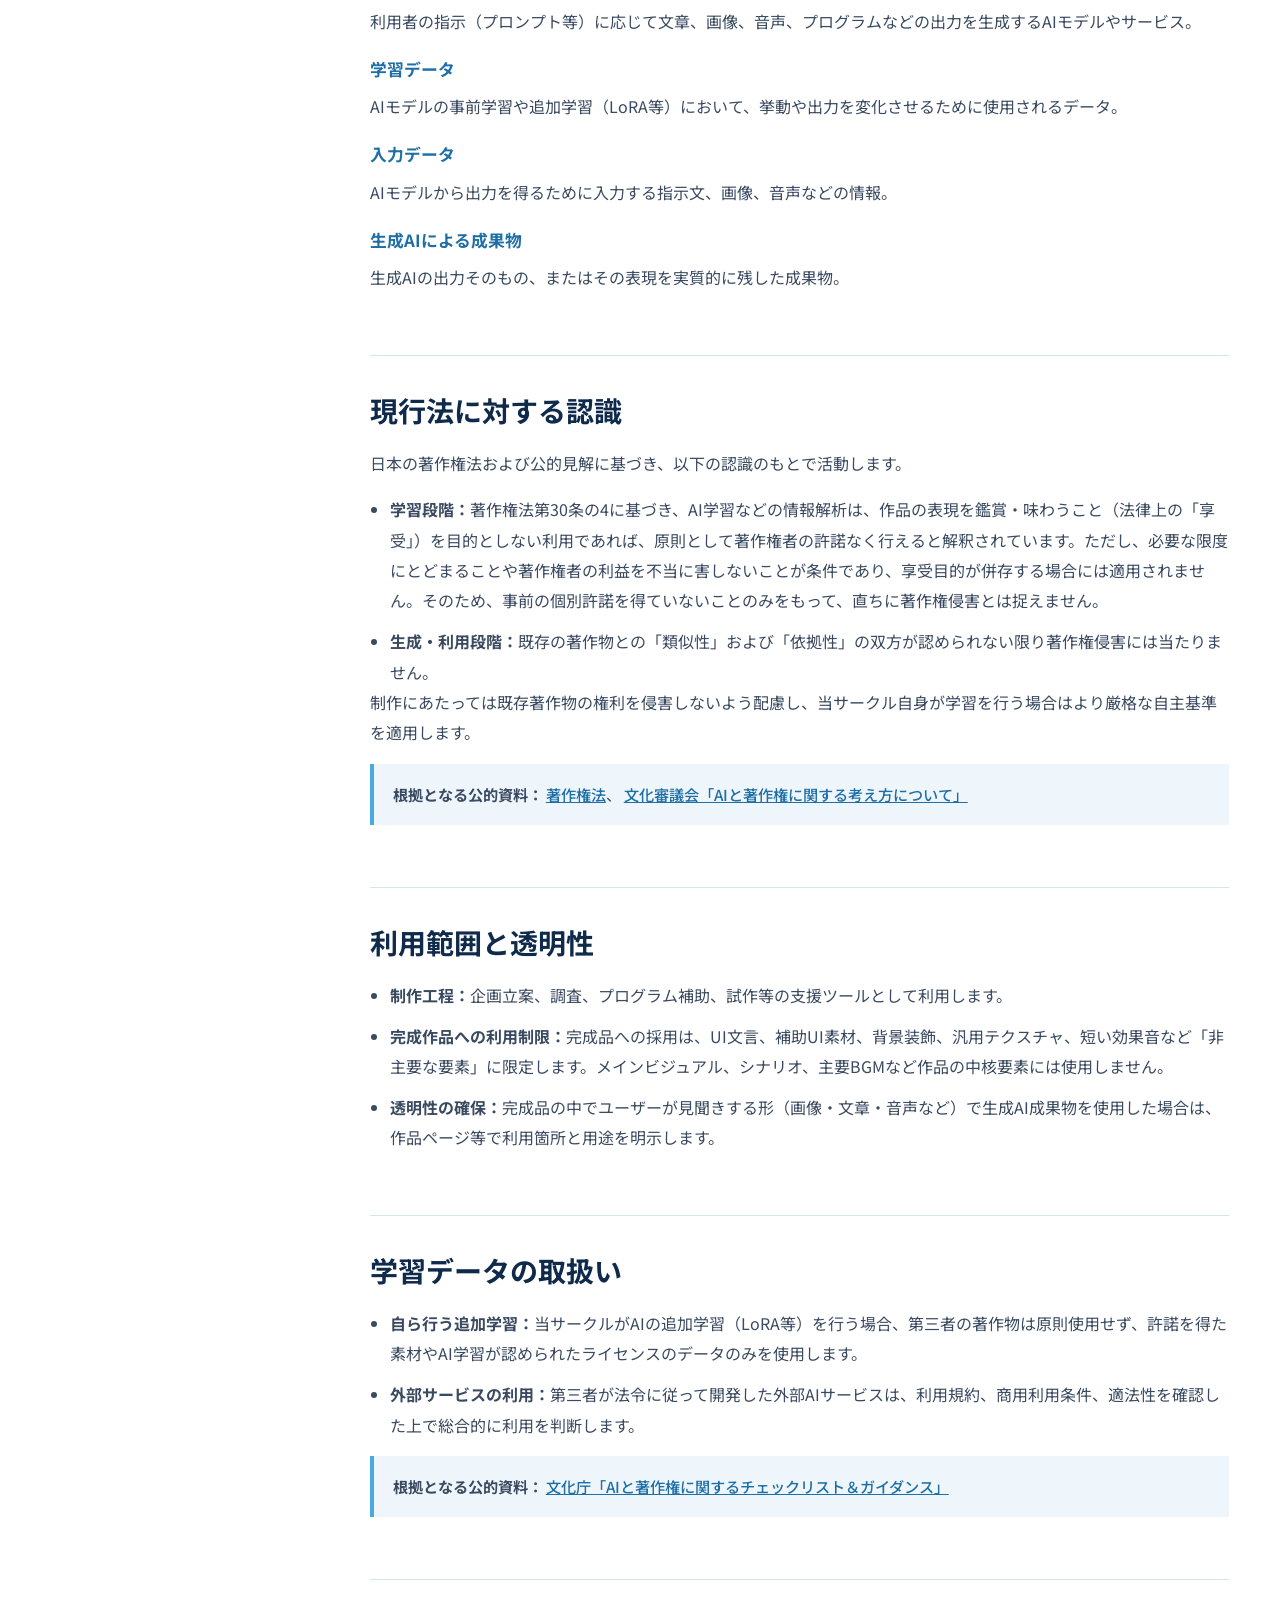
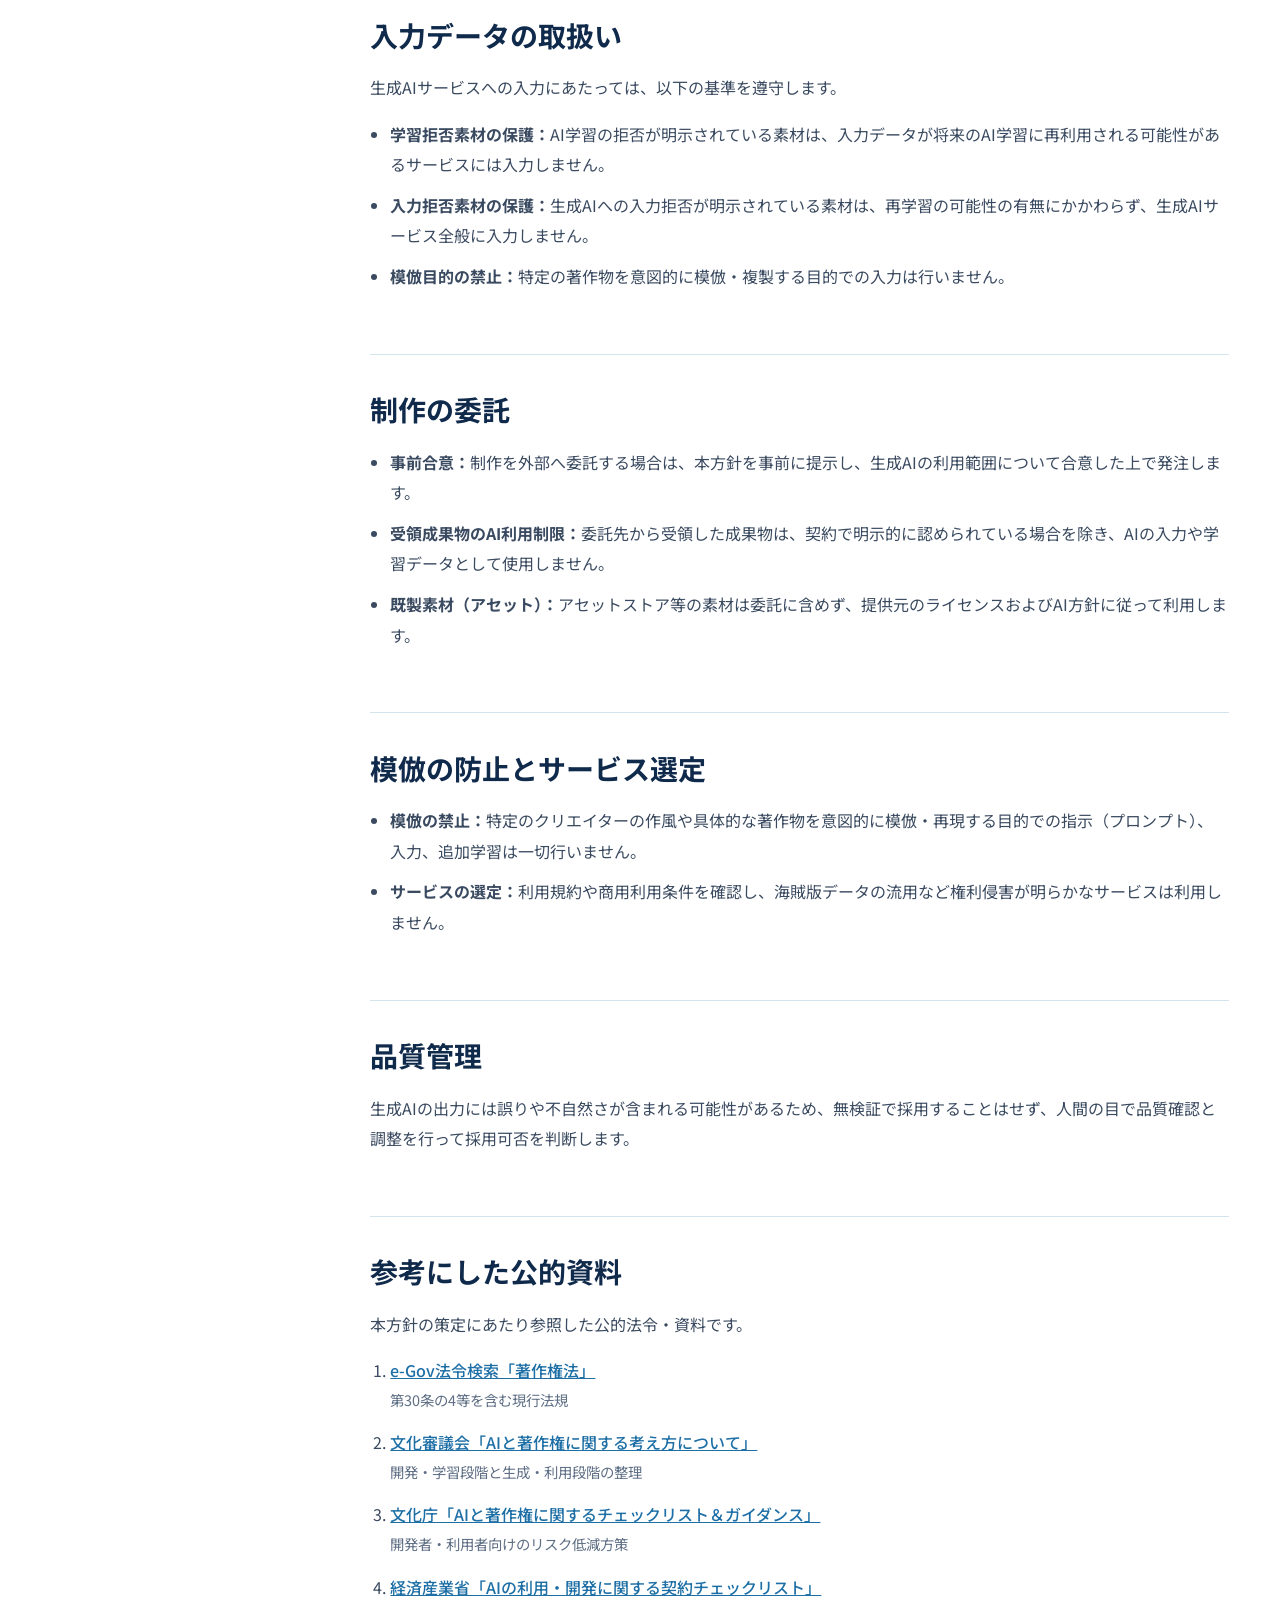
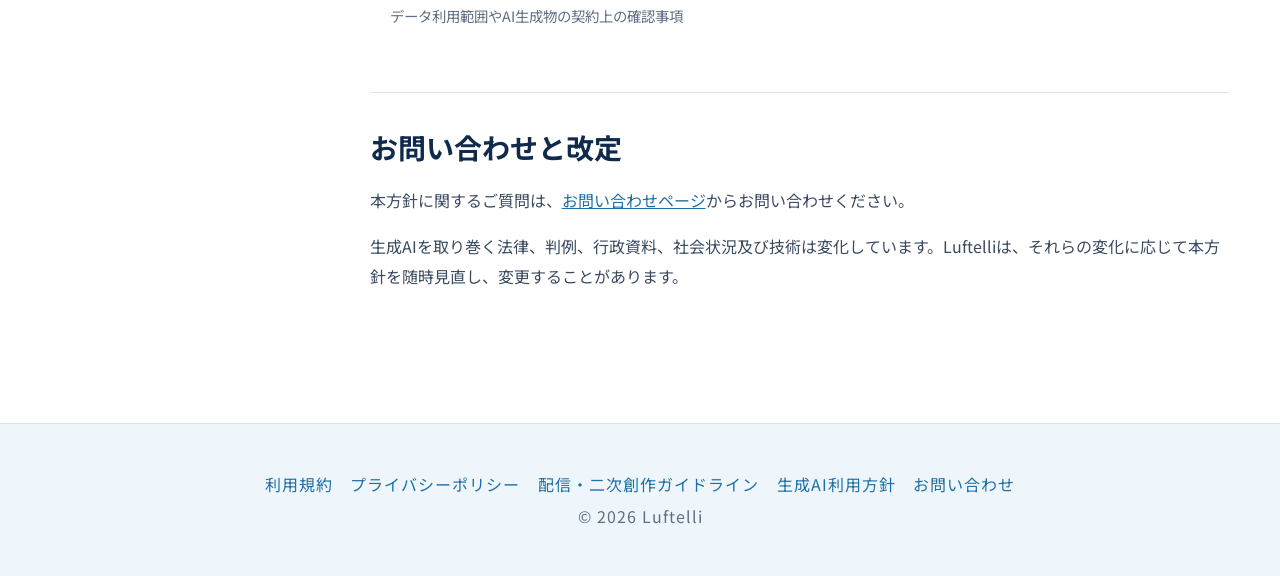
==== commit 4090da41: "[update] デザイン修正" ====
--- a/ai-policy.html
+++ b/ai-policy.html
@@ -21,7 +21,7 @@
     <link rel="preconnect" href="https://fonts.gstatic.com" crossorigin>
     <link href="https://fonts.googleapis.com/css2?family=Noto+Sans+JP:wght@300;400;500;700&display=swap" rel="stylesheet">
 
-    <link rel="stylesheet" href="site-policy.css?v=20260812-7">
+    <link rel="stylesheet" href="site-policy.css?v=20260917-13">
 
     <!-- Google Analytics -->
     <script async src="https://www.googletagmanager.com/gtag/js?id=G-8YXW37KQM9"></script>
@@ -45,16 +45,16 @@
             <div class="collapse navbar-collapse" id="navbarNav">
                 <ul class="navbar-nav ms-auto">
                     <li class="nav-item">
-                        <a class="nav-link" href="index.html#current-project"><i class="fas fa-gamepad"></i> 光影の塔</a>
-                    </li>
-                    <li class="nav-item">
-                        <a class="nav-link" href="index.html#about"><i class="fas fa-circle-info"></i> Luftelliについて</a>
-                    </li>
-                    <li class="nav-item">
-                        <a class="nav-link" href="contact.html"><i class="fas fa-envelope"></i> お問い合わせ</a>
-                    </li>
-                    <li class="nav-item">
-                        <a class="nav-link" href="https://luftelli.blog.fc2.com/" target="blank" title="ブログ"><i class="fas fa-blog"></i> ブログ</a>
+                        <a class="nav-link" href="index.html#about">Luftelliについて</a>
+                    </li>
+                    <li class="nav-item">
+                        <a class="nav-link" href="index.html#current-project">光影の塔</a>
+                    </li>
+                    <li class="nav-item">
+                        <a class="nav-link" href="contact.html">お問い合わせ</a>
+                    </li>
+                    <li class="nav-item">
+                        <a class="nav-link" href="https://luftelli.blog.fc2.com/" target="blank" title="ブログ">ブログ</a>
                     </li>
                     <li class="nav-item">
                         <a class="nav-link" href="https://x.com/luftelli" target="blank" title="X"><i class="fab fa-x-twitter"></i> X</a>
@@ -70,8 +70,11 @@
     <!-- ページ見出し -->
     <header class="policy-hero">
         <div class="container">
-            <h1>生成AI利用方針</h1>
-            <p>生成AIに対するLuftelliの現在のスタンスと、創作活動における自主的な利用方針を示します。</p>
+            <div class="policy-hero-head">
+                <h1>生成AI利用方針</h1>
+                <p class="policy-hero-meta">制定日：2026年8月10日（最終改定日：2026年9月17日）</p>
+            </div>
+            <p class="policy-hero-lead">生成AIに対するLuftelliの現在のスタンスと、創作活動における自主的な利用方針を示します。</p>
         </div>
     </header>
 
@@ -79,7 +82,7 @@
         <div class="container policy-layout">
             <aside class="policy-side">
                 <nav class="policy-nav" aria-label="このページの目次">
-                    <p class="policy-nav-title"><i class="fas fa-list-ul" aria-hidden="true"></i>目次</p>
+                    <p class="policy-nav-title">目次</p>
                     <ul class="policy-toc">
                         <li><a href="#summary">このページの要約</a></li>
                         <li><a href="#position">方針の位置づけ</a></li>
@@ -100,11 +103,11 @@
                 <!-- 方針の要約 -->
                 <article class="card summary-card" id="summary">
                     <div class="card-body">
-                        <h2 class="section-heading"><i class="fas fa-list-check" aria-hidden="true"></i>このページの要約</h2>
+                        <h2 class="section-heading">このページの要約</h2>
                         <div class="row g-4">
                             <div class="col-lg-6">
                                 <section class="summary-column summary-do">
-                                    <h3 class="summary-title"><i class="fas fa-circle-check me-2" aria-hidden="true"></i>行うこと</h3>
+                                    <h3 class="summary-title">行うこと</h3>
                                     <ul class="policy-points">
                                         <li><strong>制作補助としての活用：</strong>企画、文章推敲、プログラミング等の補助ツールとして利用します。</li>
                                         <li><strong>非主要要素への限定利用：</strong>完成品への採用は、UI文言や背景装飾、効果音などの補助素材に限ります。</li>
@@ -117,7 +120,7 @@
                             </div>
                             <div class="col-lg-6">
                                 <section class="summary-column summary-dont">
-                                    <h3 class="summary-title"><i class="fas fa-ban me-2" aria-hidden="true"></i>行わないこと</h3>
+                                    <h3 class="summary-title">行わないこと</h3>
                                     <ul class="policy-points">
                                         <li><strong>特定の作家・作品の模倣：</strong>意図的な作風の模倣や再現を目的とした指示・入力・学習は行いません。</li>
                                         <li><strong>作品の中核要素への利用：</strong>メインビジュアル、シナリオ、主要BGMなどの核となる表現には使用しません。</li>
@@ -134,7 +137,7 @@
                 <!-- 方針の位置づけ -->
                 <article class="card" id="position">
                     <div class="card-body">
-                        <h2 class="section-heading"><i class="fas fa-compass" aria-hidden="true"></i>方針の位置づけ</h2>
+                        <h2 class="section-heading">方針の位置づけ</h2>
                         <p>Luftelliは、生成AIを創作を支援し表現の可能性を広げる補助技術として制作活動で活用します。本方針は、生成AIに対する当サークルのスタンスと自主的な利用基準を示すものです。</p>
                         <p>第三者による当サークル作品のAI二次創作や、公開コンテンツのAI学習・入力への利用については、<a href="content-guidelines.html">配信・二次創作ガイドライン</a>が適用されます。</p>
                         <p class="mb-0">本方針は自主的な行動基準であり、法的保証を行うものではなく、本方針の公表のみをもって契約上の義務を設定するものではありません。個別に締結した契約には従います。</p>
@@ -144,7 +147,7 @@
                 <!-- 用語の定義 -->
                 <article class="card" id="definitions">
                     <div class="card-body">
-                        <h2 class="section-heading"><i class="fas fa-book" aria-hidden="true"></i>用語の定義</h2>
+                        <h2 class="section-heading">用語の定義</h2>
                         <dl class="definition-list">
                             <dt>生成AI</dt>
                             <dd>利用者の指示（プロンプト等）に応じて文章、画像、音声、プログラムなどの出力を生成するAIモデルやサービス。</dd>
@@ -161,7 +164,7 @@
                 <!-- 現行法に対する認識 -->
                 <article class="card" id="law">
                     <div class="card-body">
-                        <h2 class="section-heading"><i class="fas fa-scale-balanced" aria-hidden="true"></i>現行法に対する認識</h2>
+                        <h2 class="section-heading">現行法に対する認識</h2>
                         <p>日本の著作権法および公的見解に基づき、以下の認識のもとで活動します。</p>
                         <ul class="policy-points">
                             <li><strong>学習段階：</strong>著作権法第30条の4に基づき、AI学習などの情報解析は、作品の表現を鑑賞・味わうこと（法律上の「享受」）を目的としない利用であれば、原則として著作権者の許諾なく行えると解釈されています。ただし、必要な限度にとどまることや著作権者の利益を不当に害しないことが条件であり、享受目的が併存する場合には適用されません。そのため、事前の個別許諾を得ていないことのみをもって、直ちに著作権侵害とは捉えません。</li>
@@ -179,7 +182,7 @@
                 <!-- 利用範囲と透明性 -->
                 <article class="card" id="scope">
                     <div class="card-body">
-                        <h2 class="section-heading"><i class="fas fa-eye" aria-hidden="true"></i>利用範囲と透明性</h2>
+                        <h2 class="section-heading">利用範囲と透明性</h2>
                         <ul class="policy-points">
                             <li><strong>制作工程：</strong>企画立案、調査、プログラム補助、試作等の支援ツールとして利用します。</li>
                             <li><strong>完成作品への利用制限：</strong>完成品への採用は、UI文言、補助UI素材、背景装飾、汎用テクスチャ、短い効果音など「非主要な要素」に限定します。メインビジュアル、シナリオ、主要BGMなど作品の中核要素には使用しません。</li>
@@ -191,7 +194,7 @@
                 <!-- 学習データの取扱い -->
                 <article class="card" id="training-data">
                     <div class="card-body">
-                        <h2 class="section-heading"><i class="fas fa-database" aria-hidden="true"></i>学習データの取扱い</h2>
+                        <h2 class="section-heading">学習データの取扱い</h2>
                         <ul class="policy-points">
                             <li><strong>自ら行う追加学習：</strong>当サークルがAIの追加学習（LoRA等）を行う場合、第三者の著作物は原則使用せず、許諾を得た素材やAI学習が認められたライセンスのデータのみを使用します。</li>
                             <li><strong>外部サービスの利用：</strong>第三者が法令に従って開発した外部AIサービスは、利用規約、商用利用条件、適法性を確認した上で総合的に利用を判断します。</li>
@@ -206,7 +209,7 @@
                 <!-- 入力データの取扱い -->
                 <article class="card" id="input-data">
                     <div class="card-body">
-                        <h2 class="section-heading"><i class="fas fa-arrow-right-to-bracket" aria-hidden="true"></i>入力データの取扱い</h2>
+                        <h2 class="section-heading">入力データの取扱い</h2>
                         <p>生成AIサービスへの入力にあたっては、以下の基準を遵守します。</p>
                         <ul class="policy-points">
                             <li><strong>学習拒否素材の保護：</strong>AI学習の拒否が明示されている素材は、入力データが将来のAI学習に再利用される可能性があるサービスには入力しません。</li>
@@ -219,7 +222,7 @@
                 <!-- 制作の委託 -->
                 <article class="card" id="outsourcing">
                     <div class="card-body">
-                        <h2 class="section-heading"><i class="fas fa-handshake" aria-hidden="true"></i>制作の委託</h2>
+                        <h2 class="section-heading">制作の委託</h2>
                         <ul class="policy-points">
                             <li><strong>事前合意：</strong>制作を外部へ委託する場合は、本方針を事前に提示し、生成AIの利用範囲について合意した上で発注します。</li>
                             <li><strong>受領成果物のAI利用制限：</strong>委託先から受領した成果物は、契約で明示的に認められている場合を除き、AIの入力や学習データとして使用しません。</li>
@@ -231,7 +234,7 @@
                 <!-- 模倣とサービス選定 -->
                 <article class="card" id="imitation">
                     <div class="card-body">
-                        <h2 class="section-heading"><i class="fas fa-shield-halved" aria-hidden="true"></i>模倣の防止とサービス選定</h2>
+                        <h2 class="section-heading">模倣の防止とサービス選定</h2>
                         <ul class="policy-points">
                             <li><strong>模倣の禁止：</strong>特定のクリエイターの作風や具体的な著作物を意図的に模倣・再現する目的での指示（プロンプト）、入力、追加学習は一切行いません。</li>
                             <li><strong>サービスの選定：</strong>利用規約や商用利用条件を確認し、海賊版データの流用など権利侵害が明らかなサービスは利用しません。</li>
@@ -242,7 +245,7 @@
                 <!-- 品質管理 -->
                 <article class="card" id="quality">
                     <div class="card-body">
-                        <h2 class="section-heading"><i class="fas fa-gem" aria-hidden="true"></i>品質管理</h2>
+                        <h2 class="section-heading">品質管理</h2>
                         <p class="mb-0">生成AIの出力には誤りや不自然さが含まれる可能性があるため、無検証で採用することはせず、人間の目で品質確認と調整を行って採用可否を判断します。</p>
                     </div>
                 </article>
@@ -250,7 +253,7 @@
                 <!-- 参考資料 -->
                 <article class="card" id="references">
                     <div class="card-body">
-                        <h2 class="section-heading"><i class="fas fa-link" aria-hidden="true"></i>参考にした公的資料</h2>
+                        <h2 class="section-heading">参考にした公的資料</h2>
                         <p>本方針の策定にあたり参照した公的法令・資料です。</p>
                         <ol class="reference-list">
                             <li>
@@ -276,10 +279,9 @@
                 <!-- お問い合わせと改定 -->
                 <article class="card" id="contact">
                     <div class="card-body">
-                        <h2 class="section-heading"><i class="fas fa-envelope" aria-hidden="true"></i>お問い合わせと改定</h2>
+                        <h2 class="section-heading">お問い合わせと改定</h2>
                         <p>本方針に関するご質問は、<a href="contact.html">お問い合わせページ</a>からお問い合わせください。</p>
                         <p>生成AIを取り巻く法律、判例、行政資料、社会状況及び技術は変化しています。Luftelliは、それらの変化に応じて本方針を随時見直し、変更することがあります。</p>
-                        <p class="policy-meta mb-0">制定日：2026年8月10日（最終改定日：2026年9月17日）</p>
                     </div>
                 </article>
             </div>
